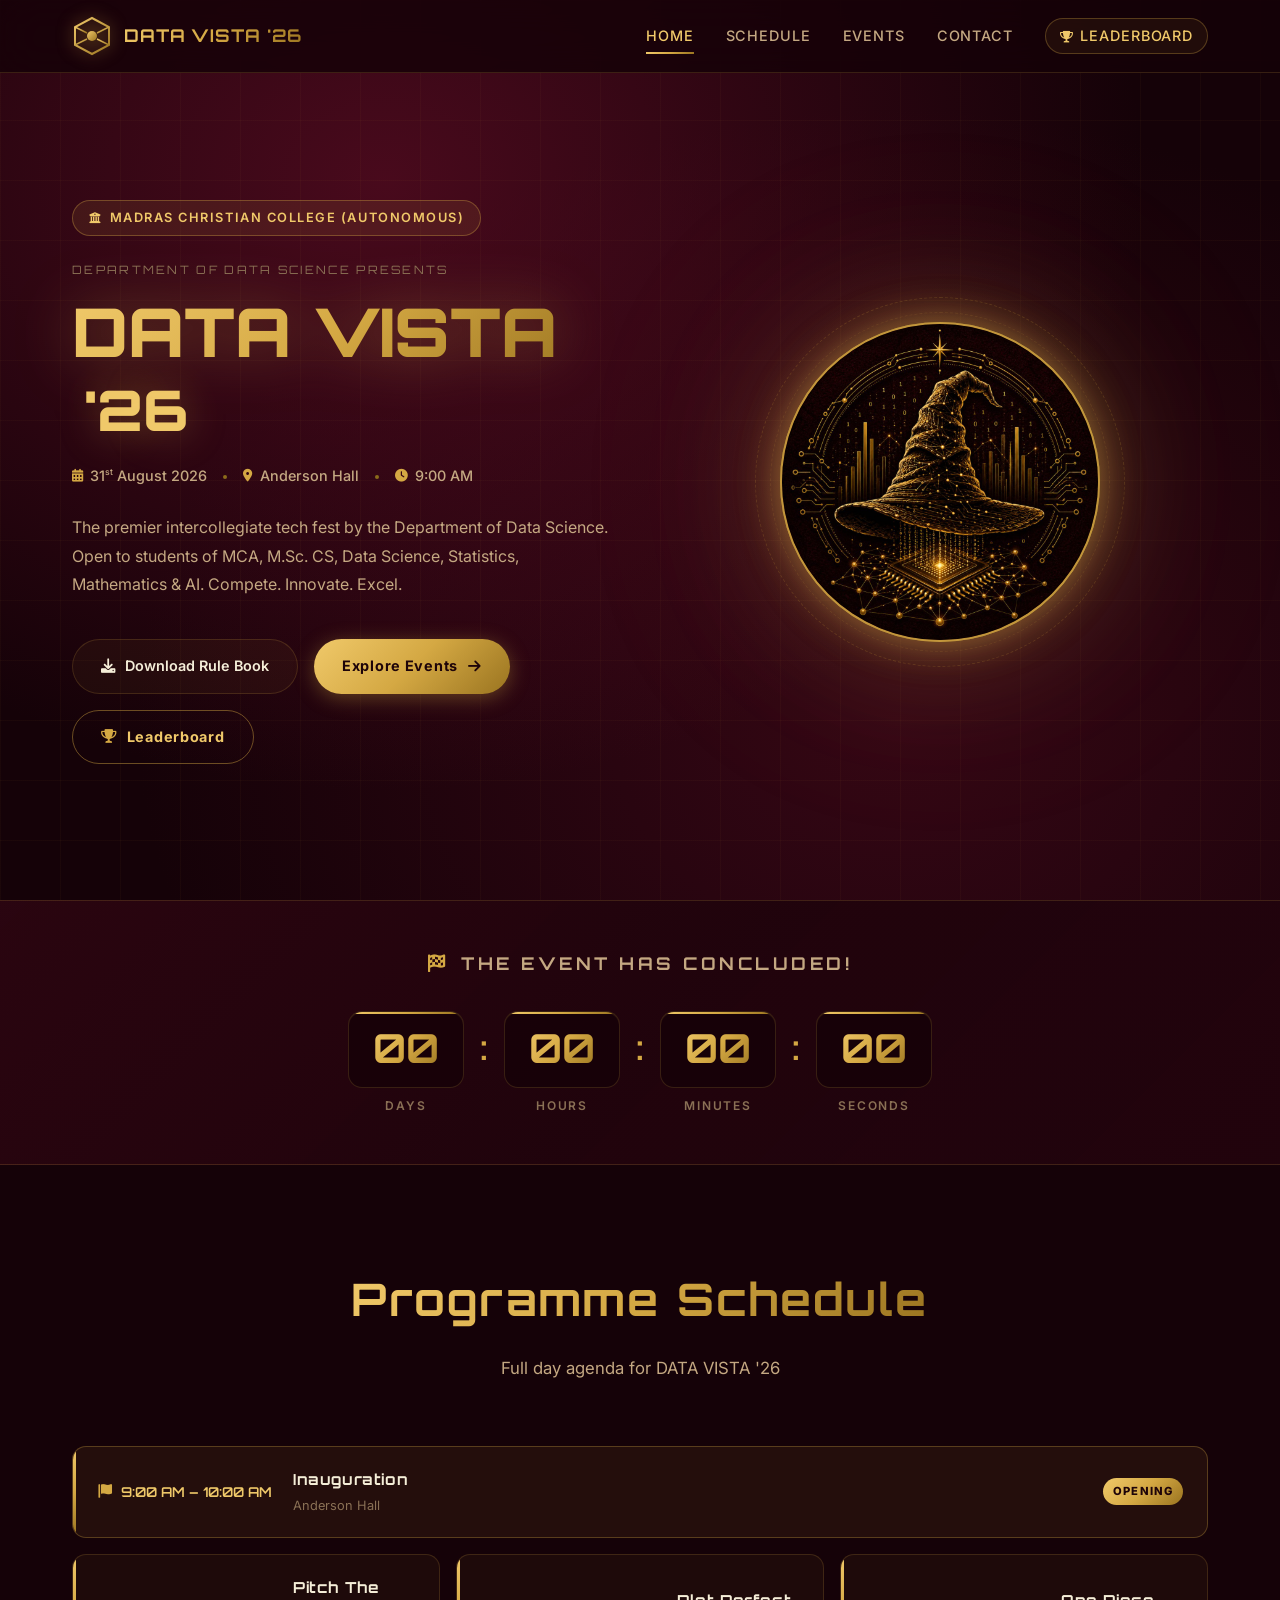
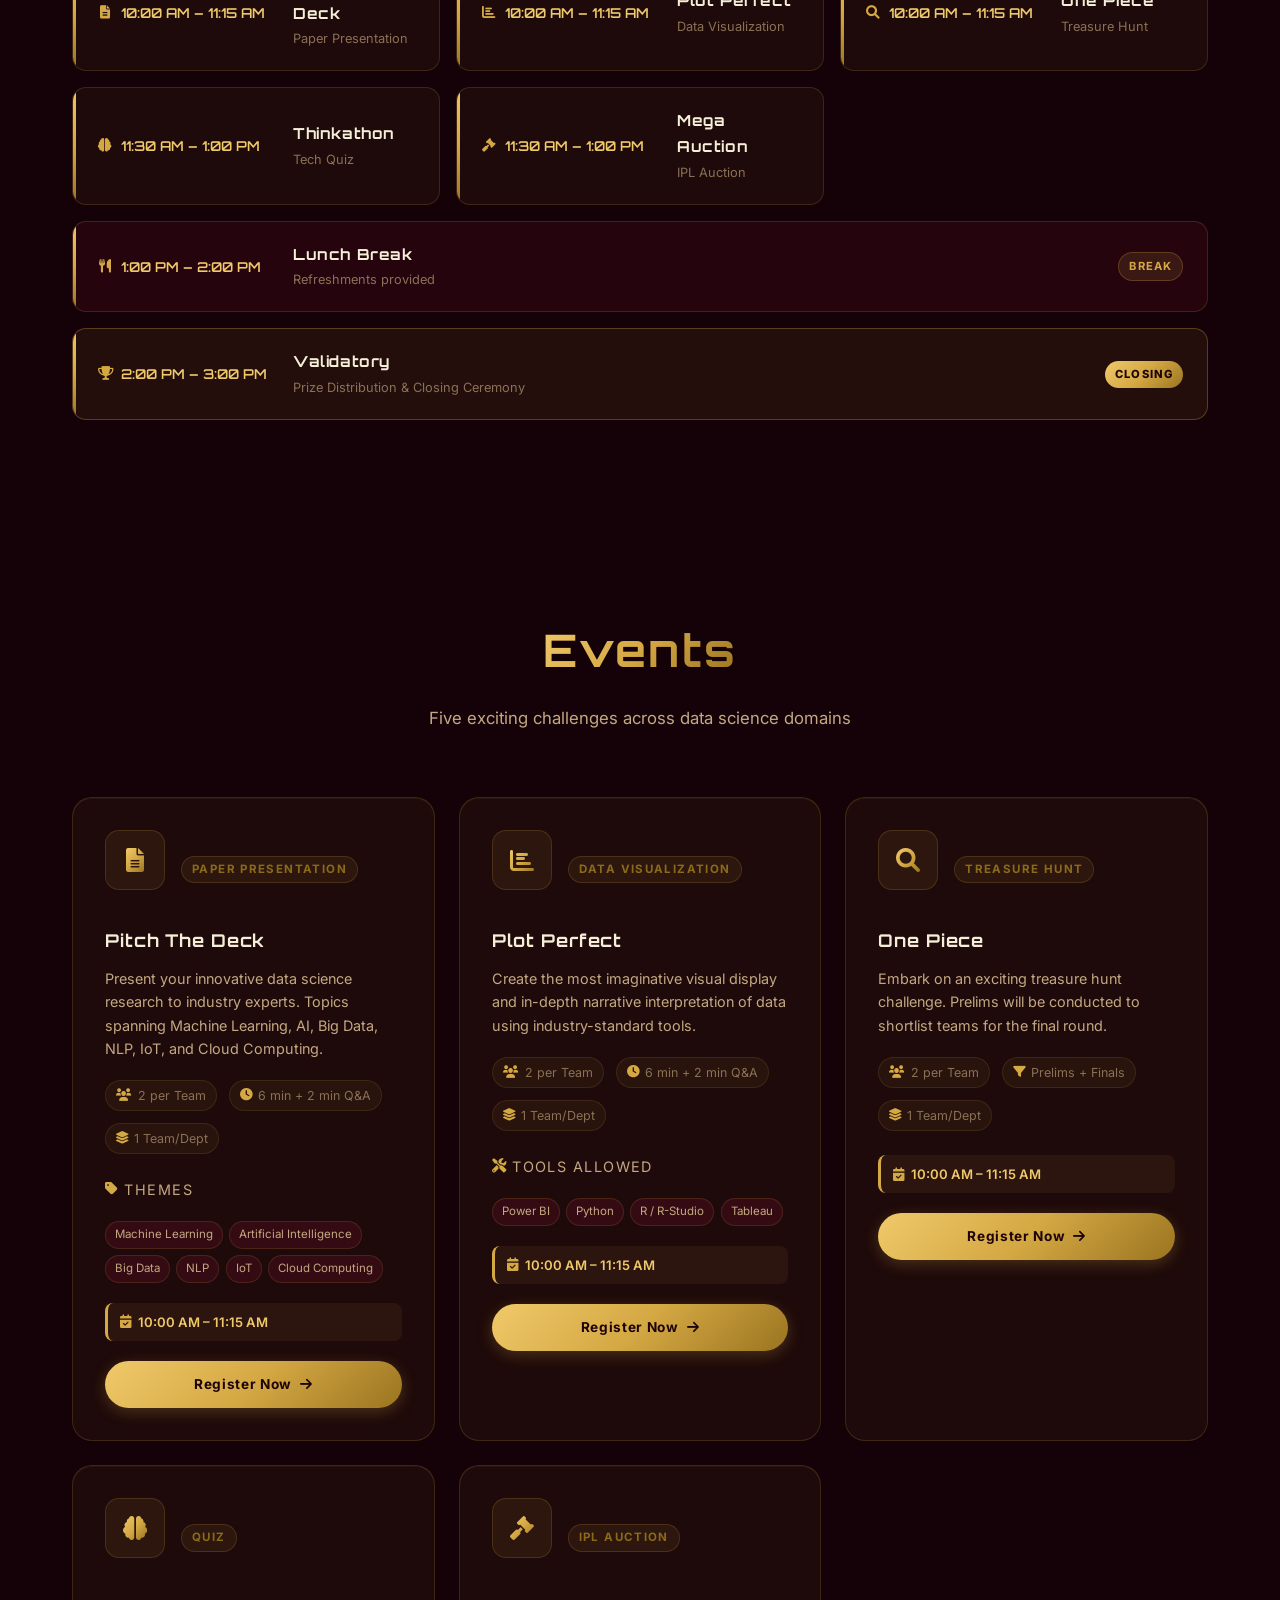
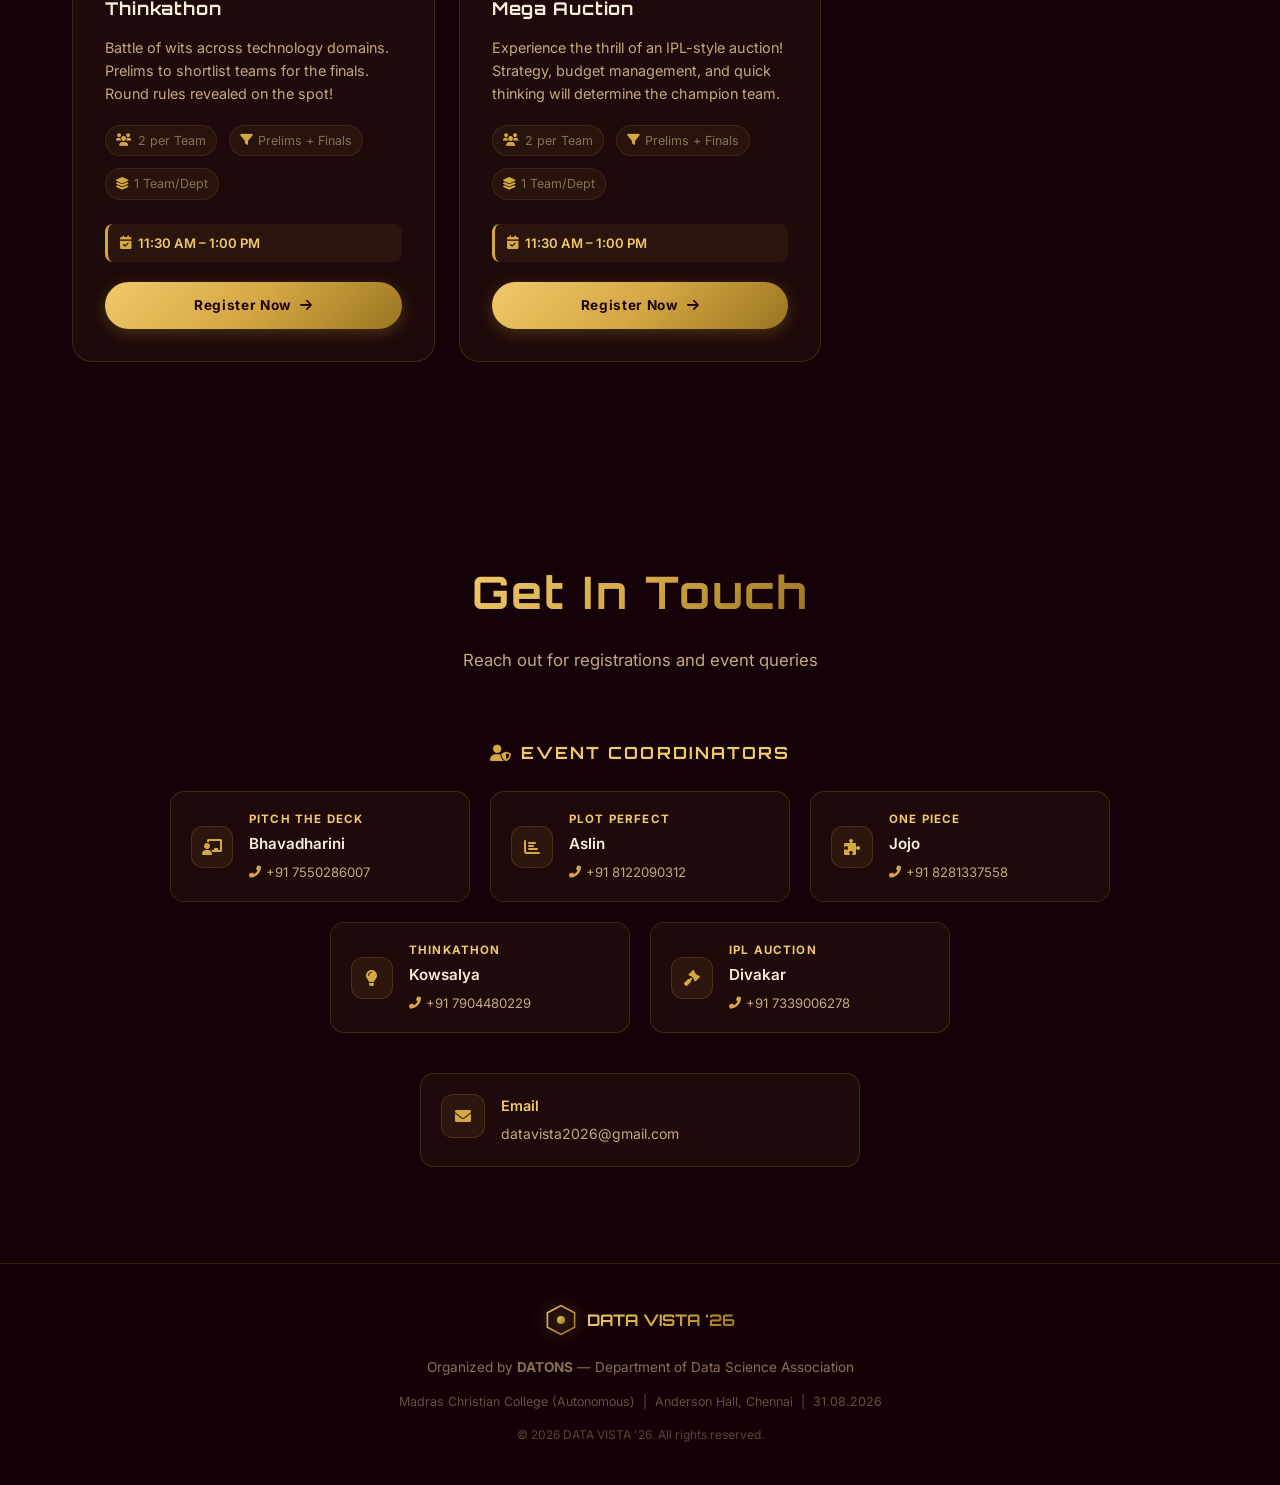
==== index.html @ ccb5d97d "Initial commit - DATA VISTA '26 complete web app" ====
<!DOCTYPE html>
<html lang="en">
<head>
    <meta charset="UTF-8">
    <meta name="viewport" content="width=device-width, initial-scale=1.0">
    <title>DATA VISTA '26 - Intercollegiate Tech Fest | Madras Christian College</title>
    <meta name="description" content="DATA VISTA '26 — The Intercollegiate Tech Fest by the Department of Data Science, Madras Christian College. Date: 31st August 2026, Anderson Hall.">
    <link rel="stylesheet" href="styles.css">
    <link href="https://fonts.googleapis.com/css2?family=Orbitron:wght@400;700;900&family=Cinzel:wght@400;600;700&family=Inter:wght@300;400;500;600;700&display=swap" rel="stylesheet">
    <link rel="stylesheet" href="https://cdnjs.cloudflare.com/ajax/libs/font-awesome/6.0.0/css/all.min.css">
    <!-- Auto-redirect: if opened as a file, send to Flask server -->
    <script>
        (function() {
            if (window.location.protocol === 'file:') {
                window.location.replace('http://localhost:5000');
            }
        })();
    </script>
</head>
<body>

    <!-- Animated Background Particles -->
    <div class="background-animation">
        <div class="particle"></div>
        <div class="particle"></div>
        <div class="particle"></div>
        <div class="particle"></div>
        <div class="particle"></div>
        <div class="particle"></div>
        <div class="particle"></div>
        <div class="particle"></div>
        <div class="particle"></div>
        <div class="particle"></div>
    </div>
    <div class="grid-overlay"></div>

    <!-- Navigation -->
    <nav class="navbar" id="navbar">
        <div class="nav-container">
            <div class="nav-logo">
                <div class="logo-icon">
                    <svg viewBox="0 0 40 40" xmlns="http://www.w3.org/2000/svg">
                        <polygon points="20,2 37,11 37,29 20,38 3,29 3,11" fill="none" stroke="url(#hexG)" stroke-width="2"/>
                        <circle cx="20" cy="20" r="5" fill="url(#hexG)"/>
                        <line x1="20" y1="2"  x2="20" y2="15" stroke="url(#hexG)" stroke-width="1.5"/>
                        <line x1="20" y1="25" x2="20" y2="38" stroke="url(#hexG)" stroke-width="1.5"/>
                        <line x1="3"  y1="11" x2="15" y2="17" stroke="url(#hexG)" stroke-width="1.5"/>
                        <line x1="25" y1="23" x2="37" y2="29" stroke="url(#hexG)" stroke-width="1.5"/>
                        <line x1="37" y1="11" x2="25" y2="17" stroke="url(#hexG)" stroke-width="1.5"/>
                        <line x1="15" y1="23" x2="3"  y2="29" stroke="url(#hexG)" stroke-width="1.5"/>
                        <defs>
                            <linearGradient id="hexG" x1="0%" y1="0%" x2="100%" y2="100%">
                                <stop offset="0%" style="stop-color:#F0C96A"/>
                                <stop offset="100%" style="stop-color:#9A7420"/>
                            </linearGradient>
                        </defs>
                    </svg>
                </div>
                <span>DATA VISTA '26</span>
            </div>
            <div class="nav-menu" id="nav-menu">
                <a href="#home"      class="nav-link">Home</a>
                <a href="#schedule"  class="nav-link">Schedule</a>
                <a href="#events"    class="nav-link">Events</a>
                <a href="#contact"   class="nav-link">Contact</a>
                <a href="/leaderboard" class="nav-link nav-leaderboard">
                    <i class="fas fa-trophy"></i> Leaderboard
                </a>
            </div>
            <button class="mobile-menu-toggle" id="mobile-toggle" aria-label="Toggle Menu">
                <i class="fas fa-bars"></i>
            </button>
        </div>
        <div class="mobile-menu" id="mobile-menu">
            <a href="#home"      class="nav-link">Home</a>
            <a href="#schedule"  class="nav-link">Schedule</a>
            <a href="#events"    class="nav-link">Events</a>
            <a href="#contact"   class="nav-link">Contact</a>
            <a href="/leaderboard" class="nav-link nav-leaderboard">
                <i class="fas fa-trophy"></i> Leaderboard
            </a>
        </div>
    </nav>

    <main>
        <!-- ═══ HERO ═══ -->
        <section id="home" class="hero">
            <div class="hero-content">
                <div class="hero-badge">
                    <i class="fas fa-university"></i>
                    <span>Madras Christian College (Autonomous)</span>
                </div>
                <p class="hero-dept">DEPARTMENT OF DATA SCIENCE PRESENTS</p>
                <h1 class="hero-title">
                    <span class="gradient-text" id="main-title">DATA VISTA</span>
                    <span class="hero-year">'26</span>
                </h1>
                <div class="hero-meta">
                    <div class="meta-item">
                        <i class="fas fa-calendar-alt"></i>
                        <span>31<sup>st</sup> August 2026</span>
                    </div>
                    <div class="meta-divider"></div>
                    <div class="meta-item">
                        <i class="fas fa-map-marker-alt"></i>
                        <span>Anderson Hall</span>
                    </div>
                    <div class="meta-divider"></div>
                    <div class="meta-item">
                        <i class="fas fa-clock"></i>
                        <span>9:00 AM</span>
                    </div>
                </div>
                <p class="hero-subtitle">
                    The premier intercollegiate tech fest by the Department of Data Science.
                    Open to students of MCA, M.Sc. CS, Data Science, Statistics, Mathematics & AI.
                    Compete. Innovate. Excel.
                </p>
                <div class="hero-actions">
                    <a href="DATA VISTA 26.pdf" download class="download-button">
                        <i class="fas fa-download"></i>
                        Download Rule Book
                    </a>
                    <a href="#events" class="cta-button">
                        <span>Explore Events</span>
                        <i class="fas fa-arrow-right"></i>
                    </a>
                    <a href="/leaderboard" class="leaderboard-btn">
                        <i class="fas fa-trophy"></i>
                        <span>Leaderboard</span>
                    </a>
                </div>
            </div>
            <div class="hero-visual">
                <div class="emblem-wrapper">
                    <div class="emblem-glow-ring ring-outer"></div>
                    <div class="emblem-glow-ring ring-inner"></div>
                    <div class="emblem-pulse"></div>
                    <div class="emblem-pulse delay"></div>
                    <img src="emblem.jpg" alt="DATA VISTA '26 Emblem" class="hero-emblem">
                </div>
            </div>
        </section>

        <!-- ═══ COUNTDOWN ═══ -->
        <section class="countdown-section">
            <div class="countdown-container">
                <h3 class="countdown-title">
                    <i class="fas fa-hourglass-half"></i>
                    Event Countdown
                </h3>
                <div class="countdown-timer">
                    <div class="countdown-item">
                        <div class="countdown-box"><span class="countdown-number" id="days">00</span></div>
                        <span class="countdown-label">Days</span>
                    </div>
                    <div class="countdown-separator">:</div>
                    <div class="countdown-item">
                        <div class="countdown-box"><span class="countdown-number" id="hours">00</span></div>
                        <span class="countdown-label">Hours</span>
                    </div>
                    <div class="countdown-separator">:</div>
                    <div class="countdown-item">
                        <div class="countdown-box"><span class="countdown-number" id="minutes">00</span></div>
                        <span class="countdown-label">Minutes</span>
                    </div>
                    <div class="countdown-separator">:</div>
                    <div class="countdown-item">
                        <div class="countdown-box"><span class="countdown-number" id="seconds">00</span></div>
                        <span class="countdown-label">Seconds</span>
                    </div>
                </div>
            </div>
        </section>

        <!-- ═══ PROGRAMME SCHEDULE ═══ -->
        <section id="schedule" class="schedule">
            <div class="container">
                <div class="section-header">
                    <h2 class="section-title"><span class="gradient-text">Programme Schedule</span></h2>
                    <p class="section-subtitle">Full day agenda for DATA VISTA '26</p>
                </div>
                <div class="schedule-grid">
                    <div class="schedule-card inauguration">
                        <div class="schedule-time">
                            <i class="fas fa-flag"></i>
                            <span>9:00 AM – 10:00 AM</span>
                        </div>
                        <div class="schedule-info">
                            <h3>Inauguration</h3>
                            <p>Anderson Hall</p>
                        </div>
                        <div class="schedule-badge special">Opening</div>
                    </div>

                    <div class="schedule-row">
                        <div class="schedule-card">
                            <div class="schedule-time">
                                <i class="fas fa-file-alt"></i>
                                <span>10:00 AM – 11:15 AM</span>
                            </div>
                            <div class="schedule-info">
                                <h3>Pitch The Deck</h3>
                                <p>Paper Presentation</p>
                            </div>
                        </div>
                        <div class="schedule-card">
                            <div class="schedule-time">
                                <i class="fas fa-chart-bar"></i>
                                <span>10:00 AM – 11:15 AM</span>
                            </div>
                            <div class="schedule-info">
                                <h3>Plot Perfect</h3>
                                <p>Data Visualization</p>
                            </div>
                        </div>
                        <div class="schedule-card">
                            <div class="schedule-time">
                                <i class="fas fa-search"></i>
                                <span>10:00 AM – 11:15 AM</span>
                            </div>
                            <div class="schedule-info">
                                <h3>One Piece</h3>
                                <p>Treasure Hunt</p>
                            </div>
                        </div>
                    </div>

                    <div class="schedule-row">
                        <div class="schedule-card">
                            <div class="schedule-time">
                                <i class="fas fa-brain"></i>
                                <span>11:30 AM – 1:00 PM</span>
                            </div>
                            <div class="schedule-info">
                                <h3>Thinkathon</h3>
                                <p>Tech Quiz</p>
                            </div>
                        </div>
                        <div class="schedule-card">
                            <div class="schedule-time">
                                <i class="fas fa-gavel"></i>
                                <span>11:30 AM – 1:00 PM</span>
                            </div>
                            <div class="schedule-info">
                                <h3>Mega Auction</h3>
                                <p>IPL Auction</p>
                            </div>
                        </div>
                    </div>

                    <div class="schedule-card lunch">
                        <div class="schedule-time">
                            <i class="fas fa-utensils"></i>
                            <span>1:00 PM – 2:00 PM</span>
                        </div>
                        <div class="schedule-info">
                            <h3>Lunch Break</h3>
                            <p>Refreshments provided</p>
                        </div>
                        <div class="schedule-badge">Break</div>
                    </div>

                    <div class="schedule-card valedictory">
                        <div class="schedule-time">
                            <i class="fas fa-trophy"></i>
                            <span>2:00 PM – 3:00 PM</span>
                        </div>
                        <div class="schedule-info">
                            <h3>Validatory</h3>
                            <p>Prize Distribution & Closing Ceremony</p>
                        </div>
                        <div class="schedule-badge special">Closing</div>
                    </div>
                </div>
            </div>
        </section>

        <!-- ═══ EVENTS ═══ -->
        <section id="events" class="events">
            <div class="container">
                <div class="section-header">
                    <h2 class="section-title"><span class="gradient-text">Events</span></h2>
                    <p class="section-subtitle">Five exciting challenges across data science domains</p>
                </div>
                <div class="events-grid">

                    <!-- Pitch The Deck -->
                    <div class="event-card" data-event="pitch-the-deck">
                        <div class="card-glow"></div>
                        <div class="event-header">
                            <div class="event-icon"><i class="fas fa-file-alt"></i></div>
                            <div class="event-tag">Paper Presentation</div>
                        </div>
                        <h3>Pitch The Deck</h3>
                        <p>Present your innovative data science research to industry experts. Topics spanning Machine Learning, AI, Big Data, NLP, IoT, and Cloud Computing.</p>
                        <div class="event-details">
                            <span class="detail-chip"><i class="fas fa-users"></i> 2 per Team</span>
                            <span class="detail-chip"><i class="fas fa-clock"></i> 6 min + 2 min Q&A</span>
                            <span class="detail-chip"><i class="fas fa-layer-group"></i> 1 Team/Dept</span>
                        </div>
                        <div class="event-themes">
                            <p class="themes-label"><i class="fas fa-tag"></i> Themes</p>
                            <div class="theme-tags">
                                <span>Machine Learning</span>
                                <span>Artificial Intelligence</span>
                                <span>Big Data</span>
                                <span>NLP</span>
                                <span>IoT</span>
                                <span>Cloud Computing</span>
                            </div>
                        </div>
                        <div class="event-timing">
                            <i class="fas fa-calendar-check"></i>
                            <span>10:00 AM – 11:15 AM</span>
                        </div>
                        <a href="/register?event=Pitch%20The%20Deck" class="event-button">
                            <span>Register Now</span>
                            <i class="fas fa-arrow-right"></i>
                        </a>
                    </div>

                    <!-- Plot Perfect -->
                    <div class="event-card" data-event="plot-perfect">
                        <div class="card-glow"></div>
                        <div class="event-header">
                            <div class="event-icon"><i class="fas fa-chart-bar"></i></div>
                            <div class="event-tag">Data Visualization</div>
                        </div>
                        <h3>Plot Perfect</h3>
                        <p>Create the most imaginative visual display and in-depth narrative interpretation of data using industry-standard tools.</p>
                        <div class="event-details">
                            <span class="detail-chip"><i class="fas fa-users"></i> 2 per Team</span>
                            <span class="detail-chip"><i class="fas fa-clock"></i> 6 min + 2 min Q&A</span>
                            <span class="detail-chip"><i class="fas fa-layer-group"></i> 1 Team/Dept</span>
                        </div>
                        <div class="event-themes">
                            <p class="themes-label"><i class="fas fa-tools"></i> Tools Allowed</p>
                            <div class="theme-tags">
                                <span>Power BI</span>
                                <span>Python</span>
                                <span>R / R-Studio</span>
                                <span>Tableau</span>
                            </div>
                        </div>
                        <div class="event-timing">
                            <i class="fas fa-calendar-check"></i>
                            <span>10:00 AM – 11:15 AM</span>
                        </div>
                        <a href="/register?event=Plot%20Perfect" class="event-button">
                            <span>Register Now</span>
                            <i class="fas fa-arrow-right"></i>
                        </a>
                    </div>

                    <!-- One Piece -->
                    <div class="event-card" data-event="one-piece">
                        <div class="card-glow"></div>
                        <div class="event-header">
                            <div class="event-icon"><i class="fas fa-search"></i></div>
                            <div class="event-tag">Treasure Hunt</div>
                        </div>
                        <h3>One Piece</h3>
                        <p>Embark on an exciting treasure hunt challenge. Prelims will be conducted to shortlist teams for the final round.</p>
                        <div class="event-details">
                            <span class="detail-chip"><i class="fas fa-users"></i> 2 per Team</span>
                            <span class="detail-chip"><i class="fas fa-filter"></i> Prelims + Finals</span>
                            <span class="detail-chip"><i class="fas fa-layer-group"></i> 1 Team/Dept</span>
                        </div>
                        <div class="event-timing">
                            <i class="fas fa-calendar-check"></i>
                            <span>10:00 AM – 11:15 AM</span>
                        </div>
                        <a href="/register?event=One%20Piece" class="event-button">
                            <span>Register Now</span>
                            <i class="fas fa-arrow-right"></i>
                        </a>
                    </div>

                    <!-- Thinkathon -->
                    <div class="event-card" data-event="thinkathon">
                        <div class="card-glow"></div>
                        <div class="event-header">
                            <div class="event-icon"><i class="fas fa-brain"></i></div>
                            <div class="event-tag">Quiz</div>
                        </div>
                        <h3>Thinkathon</h3>
                        <p>Battle of wits across technology domains. Prelims to shortlist teams for the finals. Round rules revealed on the spot!</p>
                        <div class="event-details">
                            <span class="detail-chip"><i class="fas fa-users"></i> 2 per Team</span>
                            <span class="detail-chip"><i class="fas fa-filter"></i> Prelims + Finals</span>
                            <span class="detail-chip"><i class="fas fa-layer-group"></i> 1 Team/Dept</span>
                        </div>
                        <div class="event-timing">
                            <i class="fas fa-calendar-check"></i>
                            <span>11:30 AM – 1:00 PM</span>
                        </div>
                        <a href="/register?event=Thinkathon" class="event-button">
                            <span>Register Now</span>
                            <i class="fas fa-arrow-right"></i>
                        </a>
                    </div>

                    <!-- Mega Auction -->
                    <div class="event-card" data-event="mega-auction">
                        <div class="card-glow"></div>
                        <div class="event-header">
                            <div class="event-icon"><i class="fas fa-gavel"></i></div>
                            <div class="event-tag">IPL Auction</div>
                        </div>
                        <h3>Mega Auction</h3>
                        <p>Experience the thrill of an IPL-style auction! Strategy, budget management, and quick thinking will determine the champion team.</p>
                        <div class="event-details">
                            <span class="detail-chip"><i class="fas fa-users"></i> 2 per Team</span>
                            <span class="detail-chip"><i class="fas fa-filter"></i> Prelims + Finals</span>
                            <span class="detail-chip"><i class="fas fa-layer-group"></i> 1 Team/Dept</span>
                        </div>
                        <div class="event-timing">
                            <i class="fas fa-calendar-check"></i>
                            <span>11:30 AM – 1:00 PM</span>
                        </div>
                        <a href="/register?event=Mega%20Auction" class="event-button">
                            <span>Register Now</span>
                            <i class="fas fa-arrow-right"></i>
                        </a>
                    </div>
                </div>
            </div>
        </section>


        <!-- ═══ CONTACT ═══ -->
        <section id="contact" class="contact">
            <div class="container">
                <div class="section-header">
                    <h2 class="section-title"><span class="gradient-text">Get In Touch</span></h2>
                    <p class="section-subtitle">Reach out for registrations and event queries</p>
                </div>

                <div class="coord-section-title">
                    <h3><i class="fas fa-user-shield"></i> Event Coordinators</h3>
                </div>

                <div class="coord-grid">
                    <div class="coord-card">
                        <div class="coord-icon"><i class="fas fa-chalkboard-teacher"></i></div>
                        <div class="coord-details">
                            <span class="coord-event">Pitch The Deck</span>
                            <h4 class="coord-name">Bhavadharini</h4>
                            <a href="tel:+917550286007" class="coord-phone"><i class="fas fa-phone-alt"></i> +91 7550286007</a>
                        </div>
                    </div>

                    <div class="coord-card">
                        <div class="coord-icon"><i class="fas fa-chart-bar"></i></div>
                        <div class="coord-details">
                            <span class="coord-event">Plot Perfect</span>
                            <h4 class="coord-name">Aslin</h4>
                            <a href="tel:+918122090312" class="coord-phone"><i class="fas fa-phone-alt"></i> +91 8122090312</a>
                        </div>
                    </div>

                    <div class="coord-card">
                        <div class="coord-icon"><i class="fas fa-puzzle-piece"></i></div>
                        <div class="coord-details">
                            <span class="coord-event">One Piece</span>
                            <h4 class="coord-name">Jojo</h4>
                            <a href="tel:+918281337558" class="coord-phone"><i class="fas fa-phone-alt"></i> +91 8281337558</a>
                        </div>
                    </div>

                    <div class="coord-card">
                        <div class="coord-icon"><i class="fas fa-lightbulb"></i></div>
                        <div class="coord-details">
                            <span class="coord-event">Thinkathon</span>
                            <h4 class="coord-name">Kowsalya</h4>
                            <a href="tel:+917904480229" class="coord-phone"><i class="fas fa-phone-alt"></i> +91 7904480229</a>
                        </div>
                    </div>

                    <div class="coord-card">
                        <div class="coord-icon"><i class="fas fa-gavel"></i></div>
                        <div class="coord-details">
                            <span class="coord-event">IPL Auction</span>
                            <h4 class="coord-name">Divakar</h4>
                            <a href="tel:+917339006278" class="coord-phone"><i class="fas fa-phone-alt"></i> +91 7339006278</a>
                        </div>
                    </div>
                </div>

                <div class="contact-email-card">
                    <div class="contact-item">
                        <div class="contact-icon"><i class="fas fa-envelope"></i></div>
                        <div class="contact-text">
                            <h4>Email</h4>
                            <p><a href="mailto:datavista2026@gmail.com" class="email-link">datavista2026@gmail.com</a></p>
                        </div>
                    </div>
                </div>
            </div>
        </section>
    </main>

    <!-- Footer -->
    <footer class="footer">
        <div class="container">
            <div class="footer-content">
                <div class="footer-logo">
                    <div class="logo-icon small">
                        <svg viewBox="0 0 40 40" xmlns="http://www.w3.org/2000/svg">
                            <polygon points="20,2 37,11 37,29 20,38 3,29 3,11" fill="none" stroke="url(#hexG2)" stroke-width="2"/>
                            <circle cx="20" cy="20" r="5" fill="url(#hexG2)"/>
                            <defs>
                                <linearGradient id="hexG2" x1="0%" y1="0%" x2="100%" y2="100%">
                                    <stop offset="0%" style="stop-color:#F0C96A"/>
                                    <stop offset="100%" style="stop-color:#9A7420"/>
                                </linearGradient>
                            </defs>
                        </svg>
                    </div>
                    <span>DATA VISTA '26</span>
                </div>
                <p class="footer-copy">Organized by <strong>DATONS</strong> — Department of Data Science Association</p>
                <p class="footer-sub">Madras Christian College (Autonomous) &nbsp;|&nbsp; Anderson Hall, Chennai &nbsp;|&nbsp; 31.08.2026</p>
                <p class="footer-credit">&copy; 2026 DATA VISTA '26. All rights reserved.</p>
            </div>
        </div>
    </footer>

    <script src="script.js"></script>
</body>
</html>
---- styles.css ----
/* ============================================================
   DATA VISTA 2.0 — Main Stylesheet
   Royal Maroon & Gold Theme — Madras Christian College
   ============================================================ */

/* ── Reset & Root Variables ── */
*, *::before, *::after {
    margin: 0;
    padding: 0;
    box-sizing: border-box;
}

:root {
    /* Gold palette */
    --gold:          #D4A843;
    --gold-light:    #F0C96A;
    --gold-bright:   #FFD966;
    --gold-dark:     #9A7420;
    --gold-dim:      #8B6B1A;

    /* Maroon palette */
    --maroon:        #6B0F2A;
    --maroon-dark:   #3D0818;
    --maroon-deep:   #1E0409;
    --maroon-rich:   #2A0812;
    --maroon-mid:    #4A0D20;

    /* Backgrounds */
    --bg-primary:    #150208;
    --bg-secondary:  #1E0410;
    --bg-card:       rgba(212, 168, 67, 0.05);
    --bg-card-hover: rgba(212, 168, 67, 0.10);

    /* Text */
    --text-primary:   #F5EED8;
    --text-secondary: #C4A882;
    --text-muted:     #8A7055;

    /* Borders */
    --border:         rgba(212, 168, 67, 0.18);
    --border-hover:   rgba(212, 168, 67, 0.55);
    --border-strong:  rgba(212, 168, 67, 0.8);

    /* Gradients */
    --gradient:         linear-gradient(135deg, var(--gold-light), var(--gold-dark));
    --gradient-gold:    linear-gradient(135deg, #F0C96A 0%, #D4A843 50%, #9A7420 100%);
    --gradient-subtle:  linear-gradient(135deg, rgba(212,168,67,0.08), rgba(107,15,42,0.12));
    --gradient-maroon:  linear-gradient(135deg, var(--maroon-rich), var(--maroon-dark));
    --gradient-bg:      radial-gradient(ellipse at 30% 20%, rgba(107,15,42,0.6) 0%, transparent 60%),
                        radial-gradient(ellipse at 70% 80%, rgba(61,8,24,0.8) 0%, transparent 60%);

    /* Glows */
    --glow-gold:    0 0 20px rgba(212,168,67,0.4), 0 0 60px rgba(212,168,67,0.12);
    --glow-maroon:  0 0 20px rgba(107,15,42,0.5),  0 0 60px rgba(107,15,42,0.15);

    /* Layout */
    --radius:    14px;
    --radius-lg: 20px;
    --transition: 0.3s cubic-bezier(0.4, 0, 0.2, 1);

    /* Typography */
    --font-display: 'Orbitron', monospace;
    --font-body:    'Inter', sans-serif;
}

html { scroll-behavior: smooth; }

body {
    background-color: var(--bg-primary);
    background-image: var(--gradient-bg);
    background-attachment: fixed;
    color: var(--text-primary);
    font-family: var(--font-body);
    font-size: 16px;
    line-height: 1.7;
    overflow-x: hidden;
}

/* ── Scrollbar ── */
::-webkit-scrollbar        { width: 6px; }
::-webkit-scrollbar-track  { background: var(--bg-primary); }
::-webkit-scrollbar-thumb  { background: var(--gradient-gold); border-radius: 10px; }

/* ── Background Animation ── */
.background-animation {
    position: fixed;
    top: 0; left: 0;
    width: 100%; height: 100%;
    pointer-events: none;
    z-index: 0;
    overflow: hidden;
}

.particle {
    position: absolute;
    border-radius: 50%;
    animation: floatParticle linear infinite;
    opacity: 0;
}

.particle:nth-child(1)  { width: 3px; height: 3px; background: var(--gold);       left: 10%; animation-duration: 15s; animation-delay: 0s;  }
.particle:nth-child(2)  { width: 5px; height: 5px; background: var(--gold-light); left: 20%; animation-duration: 20s; animation-delay: 2s;  }
.particle:nth-child(3)  { width: 2px; height: 2px; background: var(--gold);       left: 35%; animation-duration: 18s; animation-delay: 4s;  }
.particle:nth-child(4)  { width: 4px; height: 4px; background: var(--gold-light); left: 50%; animation-duration: 22s; animation-delay: 1s;  }
.particle:nth-child(5)  { width: 3px; height: 3px; background: var(--gold);       left: 65%; animation-duration: 16s; animation-delay: 6s;  }
.particle:nth-child(6)  { width: 6px; height: 6px; background: var(--gold-bright);left: 75%; animation-duration: 25s; animation-delay: 3s;  }
.particle:nth-child(7)  { width: 2px; height: 2px; background: var(--gold);       left: 85%; animation-duration: 14s; animation-delay: 5s;  }
.particle:nth-child(8)  { width: 4px; height: 4px; background: var(--gold-light); left: 90%; animation-duration: 19s; animation-delay: 7s;  }
.particle:nth-child(9)  { width: 3px; height: 3px; background: var(--gold);       left: 45%; animation-duration: 21s; animation-delay: 9s;  }
.particle:nth-child(10) { width: 5px; height: 5px; background: var(--gold-bright);left: 5%;  animation-duration: 17s; animation-delay: 11s; }

@keyframes floatParticle {
    0%   { bottom: -10px; opacity: 0;   transform: translateX(0)   rotate(0deg);   }
    10%  {                opacity: 0.7; }
    90%  {                opacity: 0.3; }
    100% { bottom: 110vh; opacity: 0;   transform: translateX(40px) rotate(360deg); }
}

/* ── Grid Overlay ── */
.grid-overlay {
    position: fixed;
    top: 0; left: 0;
    width: 100%; height: 100%;
    pointer-events: none;
    z-index: 0;
    background-image:
        linear-gradient(rgba(212,168,67,0.04) 1px, transparent 1px),
        linear-gradient(90deg, rgba(212,168,67,0.04) 1px, transparent 1px);
    background-size: 60px 60px;
}

/* ── Layout ── */
.container {
    max-width: 1200px;
    margin: 0 auto;
    padding: 0 2rem;
    position: relative;
    z-index: 1;
}

/* ═══════════════════════════════════════
   NAVIGATION
═══════════════════════════════════════ */
.navbar {
    position: fixed;
    top: 0; left: 0;
    width: 100%;
    z-index: 1000;
    background: rgba(21, 2, 8, 0.82);
    backdrop-filter: blur(20px);
    -webkit-backdrop-filter: blur(20px);
    border-bottom: 1px solid var(--border);
    transition: all var(--transition);
}

.navbar.scrolled {
    background: rgba(21, 2, 8, 0.97);
    border-bottom-color: rgba(212,168,67,0.35);
    box-shadow: 0 4px 30px rgba(0, 0, 0, 0.7), 0 1px 0 rgba(212,168,67,0.1);
}

.nav-container {
    max-width: 1200px;
    margin: 0 auto;
    padding: 1rem 2rem;
    display: flex;
    align-items: center;
    justify-content: space-between;
}

.nav-logo {
    display: flex;
    align-items: center;
    gap: 12px;
    text-decoration: none;
    cursor: pointer;
}

.logo-icon {
    width: 40px;
    height: 40px;
    filter: drop-shadow(0 0 8px rgba(212,168,67,0.6));
    transition: filter var(--transition);
}
.logo-icon:hover {
    filter: drop-shadow(0 0 16px rgba(212,168,67,0.9));
}
.logo-icon.small { width: 32px; height: 32px; }

.nav-logo span {
    font-family: var(--font-display);
    font-size: 1.1rem;
    font-weight: 700;
    background: var(--gradient-gold);
    -webkit-background-clip: text;
    -webkit-text-fill-color: transparent;
    background-clip: text;
    letter-spacing: 0.05em;
}

.nav-menu {
    display: flex;
    gap: 2rem;
    align-items: center;
}

.nav-link {
    font-family: var(--font-body);
    font-weight: 500;
    font-size: 0.9rem;
    color: var(--text-secondary);
    text-decoration: none;
    letter-spacing: 0.06em;
    text-transform: uppercase;
    position: relative;
    padding: 4px 0;
    transition: color var(--transition);
}
.nav-link::after {
    content: '';
    position: absolute;
    bottom: -2px; left: 0;
    width: 0; height: 2px;
    background: var(--gradient-gold);
    transition: width var(--transition);
}
.nav-link:hover        { color: var(--gold-light); }
.nav-link:hover::after { width: 100%; }

.mobile-menu-toggle {
    display: none;
    background: none;
    border: 1px solid var(--border);
    color: var(--text-primary);
    padding: 8px 12px;
    border-radius: 8px;
    cursor: pointer;
    font-size: 1rem;
    transition: all var(--transition);
}
.mobile-menu-toggle:hover {
    border-color: var(--gold);
    color: var(--gold);
}

.mobile-menu {
    display: none;
    flex-direction: column;
    border-top: 1px solid var(--border);
    background: rgba(21, 2, 8, 0.98);
    padding: 1rem 2rem;
}
.mobile-menu.open { display: flex; }
.mobile-menu .nav-link {
    padding: 0.75rem 0;
    border-bottom: 1px solid rgba(212,168,67,0.08);
    font-size: 1rem;
}

/* ── Gradient Text ── */
.gradient-text {
    background: var(--gradient-gold);
    -webkit-background-clip: text;
    -webkit-text-fill-color: transparent;
    background-clip: text;
}

/* ── Section Headers ── */
.section-header {
    text-align: center;
    margin-bottom: 4rem;
}

.section-title {
    font-family: var(--font-display);
    font-size: clamp(1.8rem, 4vw, 2.8rem);
    font-weight: 700;
    margin-bottom: 1rem;
    letter-spacing: 0.05em;
}

.section-subtitle {
    font-size: 1.05rem;
    color: var(--text-secondary);
    max-width: 600px;
    margin: 0 auto;
}

/* ═══════════════════════════════════════
   HERO
═══════════════════════════════════════ */
.hero {
    min-height: 100vh;
    display: flex;
    align-items: center;
    padding: 8rem 2rem 4rem;
    max-width: 1200px;
    margin: 0 auto;
    gap: 4rem;
    position: relative;
    z-index: 1;
}

.hero-content {
    flex: 1;
    max-width: 620px;
}

.hero-badge {
    display: inline-flex;
    align-items: center;
    gap: 8px;
    background: rgba(212,168,67,0.1);
    border: 1px solid rgba(212,168,67,0.35);
    color: var(--gold-light);
    padding: 6px 16px;
    border-radius: 100px;
    font-size: 0.8rem;
    font-weight: 600;
    letter-spacing: 0.12em;
    text-transform: uppercase;
    margin-bottom: 1.5rem;
    animation: fadeInDown 0.8s ease both;
}
.hero-badge i {
    font-size: 0.7rem;
    animation: pulse 2s ease-in-out infinite;
}

.hero-title {
    font-family: var(--font-display);
    font-size: clamp(2.5rem, 6vw, 4rem);
    font-weight: 900;
    line-height: 1.1;
    margin-bottom: 1.5rem;
    animation: fadeInUp 0.8s ease 0.2s both;
}
.hero-title #main-title {
    font-size: clamp(2.5rem, 6vw, 4.2rem);
    display: block;
    filter: drop-shadow(0 0 30px rgba(212,168,67,0.4));
}
.hero-title #sub-title {
    font-size: clamp(1rem, 2.5vw, 1.4rem);
    font-weight: 400;
    color: var(--text-secondary);
    font-family: var(--font-body);
    letter-spacing: 0.2em;
    text-transform: uppercase;
}

.hero-subtitle {
    color: var(--text-secondary);
    font-size: 1rem;
    line-height: 1.8;
    margin-bottom: 2.5rem;
    animation: fadeInUp 0.8s ease 0.4s both;
}

.hero-actions {
    display: flex;
    gap: 1rem;
    flex-wrap: wrap;
    animation: fadeInUp 0.8s ease 0.6s both;
}

.download-button {
    display: inline-flex;
    align-items: center;
    gap: 10px;
    padding: 14px 28px;
    background: var(--bg-card);
    border: 1px solid var(--border);
    color: var(--text-primary);
    text-decoration: none;
    border-radius: 100px;
    font-weight: 600;
    font-size: 0.9rem;
    transition: all var(--transition);
}
.download-button:hover {
    border-color: var(--gold);
    color: var(--gold-light);
    background: rgba(212,168,67,0.1);
    box-shadow: var(--glow-gold);
    transform: translateY(-2px);
}

.cta-button {
    display: inline-flex;
    align-items: center;
    gap: 10px;
    padding: 14px 28px;
    background: var(--gradient-gold);
    color: var(--maroon-deep);
    text-decoration: none;
    border-radius: 100px;
    font-weight: 700;
    font-size: 0.9rem;
    letter-spacing: 0.05em;
    transition: all var(--transition);
    box-shadow: 0 4px 20px rgba(212,168,67,0.35);
}
.cta-button:hover {
    transform: translateY(-3px);
    box-shadow: 0 8px 30px rgba(212,168,67,0.55);
}
.cta-button i { transition: transform var(--transition); }
.cta-button:hover i { transform: translateX(4px); }

/* ── Leaderboard Hero Button ── */
.leaderboard-btn {
    display: inline-flex;
    align-items: center;
    gap: 10px;
    padding: 14px 28px;
    background: transparent;
    color: var(--gold-light);
    text-decoration: none;
    border-radius: 100px;
    font-weight: 700;
    font-size: 0.9rem;
    letter-spacing: 0.05em;
    transition: all var(--transition);
    border: 1.5px solid rgba(212,168,67,0.45);
    position: relative;
    overflow: hidden;
}
.leaderboard-btn::before {
    content: '';
    position: absolute;
    inset: 0;
    background: var(--gradient-gold);
    opacity: 0;
    transition: opacity var(--transition);
    border-radius: inherit;
}
.leaderboard-btn:hover {
    color: var(--maroon-deep);
    border-color: transparent;
    transform: translateY(-3px);
    box-shadow: 0 8px 28px rgba(212,168,67,0.45);
}
.leaderboard-btn:hover::before { opacity: 1; }
.leaderboard-btn i,
.leaderboard-btn span {
    position: relative;
    z-index: 1;
}
.leaderboard-btn i {
    font-size: 0.85rem;
    color: var(--gold);
    transition: color var(--transition), transform var(--transition);
}
.leaderboard-btn:hover i {
    color: var(--maroon-deep);
    transform: scale(1.2) rotate(-10deg);
}

/* ── Nav Leaderboard Badge ── */
.nav-leaderboard {
    color: var(--gold-light) !important;
    border: 1px solid rgba(212,168,67,0.3);
    border-radius: 100px;
    padding: 5px 14px !important;
    background: rgba(212,168,67,0.07);
    transition: all var(--transition);
}
.nav-leaderboard:hover {
    background: rgba(212,168,67,0.16) !important;
    border-color: var(--gold) !important;
    box-shadow: 0 0 14px rgba(212,168,67,0.25);
}
.nav-leaderboard i { font-size: 0.72rem; margin-right: 2px; }



/* ── Hero Visual ── */
.hero-visual {
    flex: 1;
    display: flex;
    align-items: center;
    justify-content: center;
    position: relative;
    min-height: 400px;
    animation: fadeIn 1s ease 0.8s both;
}

/* ── Emblem ── */
.emblem-wrapper {
    position: relative;
    width: 380px;
    height: 380px;
    display: flex;
    align-items: center;
    justify-content: center;
}

.hero-emblem {
    width: 320px;
    height: 320px;
    object-fit: cover;
    border-radius: 50%;
    position: relative;
    z-index: 2;
    animation: emblemFloat 5s ease-in-out infinite;
    filter:
        drop-shadow(0 0 20px rgba(212,168,67,0.6))
        drop-shadow(0 0 60px rgba(212,168,67,0.25))
        drop-shadow(0 0 100px rgba(212,168,67,0.1));
    border: 2px solid rgba(212,168,67,0.35);
    transition: filter var(--transition);
}

.hero-emblem:hover {
    filter:
        drop-shadow(0 0 30px rgba(212,168,67,0.9))
        drop-shadow(0 0 80px rgba(212,168,67,0.4))
        drop-shadow(0 0 120px rgba(212,168,67,0.2));
}

.emblem-glow-ring {
    position: absolute;
    top: 50%; left: 50%;
    transform: translate(-50%, -50%);
    border-radius: 50%;
    border: 1px solid;
    animation: emblemRingSpin linear infinite;
}

.ring-outer {
    width: 370px;
    height: 370px;
    border-color: rgba(212,168,67,0.18);
    border-style: dashed;
    animation-duration: 25s;
}

.ring-inner {
    width: 340px;
    height: 340px;
    border-color: rgba(212,168,67,0.12);
    border-style: dashed;
    animation-duration: 18s;
    animation-direction: reverse;
}

.emblem-pulse {
    position: absolute;
    top: 50%; left: 50%;
    transform: translate(-50%, -50%);
    width: 320px;
    height: 320px;
    border-radius: 50%;
    border: 2px solid rgba(212,168,67,0.5);
    animation: emblemPulse 2.5s ease-out infinite;
    z-index: 1;
}

.emblem-pulse.delay {
    animation-delay: 1.25s;
}

@keyframes emblemFloat {
    0%, 100% { transform: translateY(0px);   }
    50%       { transform: translateY(-16px); }
}

@keyframes emblemRingSpin {
    from { transform: translate(-50%, -50%) rotate(0deg);   }
    to   { transform: translate(-50%, -50%) rotate(360deg); }
}

@keyframes emblemPulse {
    0%   { transform: translate(-50%, -50%) scale(1);    opacity: 0.7; }
    100% { transform: translate(-50%, -50%) scale(1.35); opacity: 0;   }
}


.orbit-ring {
    position: relative;
    width: 320px;
    height: 320px;
}
.orbit-ring::before {
    content: '';
    position: absolute;
    top: 50%; left: 50%;
    transform: translate(-50%, -50%);
    width: 280px; height: 280px;
    border: 1px dashed rgba(212,168,67,0.22);
    border-radius: 50%;
    animation: spin 20s linear infinite;
}
.orbit-ring::after {
    content: '';
    position: absolute;
    top: 50%; left: 50%;
    transform: translate(-50%, -50%);
    width: 180px; height: 180px;
    border: 1px dashed rgba(212,168,67,0.15);
    border-radius: 50%;
    animation: spin 15s linear infinite reverse;
}

.floating-card {
    position: absolute;
    display: flex;
    flex-direction: column;
    align-items: center;
    gap: 6px;
    background: rgba(21,2,8,0.85);
    border: 1px solid var(--border);
    backdrop-filter: blur(12px);
    border-radius: var(--radius);
    padding: 14px 18px;
    font-size: 0.75rem;
    color: var(--text-secondary);
    transition: all var(--transition);
    cursor: default;
}
.floating-card:hover {
    border-color: var(--gold);
    color: var(--gold-light);
    transform: scale(1.06);
    box-shadow: var(--glow-gold);
}
.floating-card i {
    font-size: 1.4rem;
    background: var(--gradient-gold);
    -webkit-background-clip: text;
    -webkit-text-fill-color: transparent;
    background-clip: text;
}

.card-1 { top: 0; left: 50%; transform: translateX(-50%); animation: float 4s ease-in-out infinite; }
.card-2 { top: 50%; right: -10px; transform: translateY(-50%); animation: float 4s ease-in-out 1s infinite; }
.card-3 { bottom: 0; left: 50%; transform: translateX(-50%); animation: float 4s ease-in-out 2s infinite; }
.card-4 { top: 50%; left: -10px; transform: translateY(-50%); animation: float 4s ease-in-out 3s infinite; }

.hero-center-icon {
    position: absolute;
    top: 50%; left: 50%;
    transform: translate(-50%, -50%);
    display: flex;
    align-items: center;
    justify-content: center;
    width: 80px; height: 80px;
    background: rgba(212,168,67,0.1);
    border: 2px solid rgba(212,168,67,0.45);
    border-radius: 50%;
    font-size: 2rem;
    z-index: 2;
}
.hero-center-icon i {
    background: var(--gradient-gold);
    -webkit-background-clip: text;
    -webkit-text-fill-color: transparent;
    background-clip: text;
}

.pulse-ring {
    position: absolute;
    width: 80px; height: 80px;
    border: 2px solid rgba(212,168,67,0.5);
    border-radius: 50%;
    animation: pulseRing 2s ease-out infinite;
}
.pulse-ring.delay { animation-delay: 1s; }

/* ═══════════════════════════════════════
   COUNTDOWN
═══════════════════════════════════════ */
.countdown-section {
    position: relative;
    z-index: 1;
    padding: 3rem 2rem;
    background: linear-gradient(135deg,
        rgba(107,15,42,0.25) 0%,
        rgba(61,8,24,0.3) 50%,
        rgba(107,15,42,0.15) 100%);
    border-top: 1px solid var(--border);
    border-bottom: 1px solid var(--border);
}

.countdown-container {
    max-width: 800px;
    margin: 0 auto;
    text-align: center;
}

.countdown-title {
    font-family: var(--font-display);
    font-size: 1.1rem;
    color: var(--text-secondary);
    letter-spacing: 0.2em;
    text-transform: uppercase;
    margin-bottom: 2rem;
    display: flex;
    align-items: center;
    justify-content: center;
    gap: 10px;
}
.countdown-title i {
    color: var(--gold);
    animation: spin 4s linear infinite;
}

.countdown-timer {
    display: flex;
    align-items: center;
    justify-content: center;
    gap: 1rem;
    flex-wrap: wrap;
}

.countdown-item {
    display: flex;
    flex-direction: column;
    align-items: center;
    gap: 8px;
}

.countdown-box {
    background: rgba(21,2,8,0.7);
    border: 1px solid var(--border);
    border-radius: var(--radius);
    padding: 1rem 1.5rem;
    min-width: 90px;
    position: relative;
    overflow: hidden;
    box-shadow: inset 0 1px 0 rgba(212,168,67,0.1);
}
.countdown-box::before {
    content: '';
    position: absolute;
    top: 0; left: 0; right: 0;
    height: 2px;
    background: var(--gradient-gold);
}

.countdown-number {
    font-family: var(--font-display);
    font-size: 2.5rem;
    font-weight: 700;
    background: var(--gradient-gold);
    -webkit-background-clip: text;
    -webkit-text-fill-color: transparent;
    background-clip: text;
    line-height: 1;
}

.countdown-label {
    font-size: 0.75rem;
    color: var(--text-muted);
    text-transform: uppercase;
    letter-spacing: 0.15em;
    font-weight: 600;
}

.countdown-separator {
    font-family: var(--font-display);
    font-size: 2rem;
    font-weight: 700;
    color: var(--gold);
    margin-bottom: 2rem;
    animation: blink 1s step-end infinite;
}

.countdown-info {
    display: flex;
    gap: 2rem;
    justify-content: center;
    flex-wrap: wrap;
}

.event-date, .event-venue {
    display: flex;
    align-items: center;
    gap: 8px;
    color: var(--text-secondary);
    font-size: 0.9rem;
}
.event-date i, .event-venue i { color: var(--gold); }

/* ═══════════════════════════════════════
   EVENTS
═══════════════════════════════════════ */
.events {
    padding: 6rem 0;
    position: relative;
    z-index: 1;
}

.events-grid {
    display: grid;
    grid-template-columns: repeat(auto-fit, minmax(300px, 1fr));
    gap: 1.5rem;
}

.event-card {
    position: relative;
    background: var(--bg-card);
    border: 1px solid var(--border);
    border-radius: var(--radius-lg);
    padding: 2rem;
    overflow: hidden;
    transition: all var(--transition);
    cursor: pointer;
    /* Subtle inner shadow to give depth */
    box-shadow: inset 0 1px 0 rgba(212,168,67,0.06);
}
.event-card::before {
    content: '';
    position: absolute;
    top: 0; left: 0; right: 0;
    height: 3px;
    background: var(--gradient-gold);
    transform: scaleX(0);
    transition: transform var(--transition);
    transform-origin: left;
}
.event-card:hover {
    background: var(--bg-card-hover);
    border-color: var(--border-hover);
    transform: translateY(-6px);
    box-shadow: 0 20px 40px rgba(0,0,0,0.5), 0 0 30px rgba(212,168,67,0.1);
}
.event-card:hover::before { transform: scaleX(1); }

.card-glow {
    position: absolute;
    top: -50%; right: -50%;
    width: 150%; height: 150%;
    background: radial-gradient(circle at center, rgba(212,168,67,0.06) 0%, transparent 70%);
    pointer-events: none;
    transition: opacity var(--transition);
    opacity: 0;
}
.event-card:hover .card-glow { opacity: 1; }

.event-icon {
    width: 60px; height: 60px;
    background: rgba(212,168,67,0.08);
    border: 1px solid var(--border);
    border-radius: var(--radius);
    display: flex;
    align-items: center;
    justify-content: center;
    font-size: 1.5rem;
    margin-bottom: 1.25rem;
    transition: all var(--transition);
}
.event-card:hover .event-icon {
    border-color: rgba(212,168,67,0.55);
    box-shadow: var(--glow-gold);
}
.event-icon i {
    background: var(--gradient-gold);
    -webkit-background-clip: text;
    -webkit-text-fill-color: transparent;
    background-clip: text;
}

.event-card h3 {
    font-family: var(--font-display);
    font-size: 1.1rem;
    font-weight: 700;
    color: var(--text-primary);
    margin-bottom: 0.75rem;
    letter-spacing: 0.05em;
}
.event-card p {
    color: var(--text-secondary);
    font-size: 0.9rem;
    line-height: 1.6;
    margin-bottom: 1.25rem;
}

.event-details {
    display: flex;
    flex-wrap: wrap;
    gap: 0.75rem;
    margin-bottom: 1.5rem;
}
.participants, .duration {
    display: flex;
    align-items: center;
    gap: 6px;
    font-size: 0.8rem;
    color: var(--text-muted);
    background: rgba(212,168,67,0.06);
    border: 1px solid rgba(212,168,67,0.12);
    padding: 4px 10px;
    border-radius: 100px;
}
.participants i, .duration i { color: var(--gold); }

.event-button {
    display: inline-flex;
    align-items: center;
    gap: 8px;
    width: 100%;
    justify-content: center;
    padding: 12px 20px;
    background: var(--gradient-gold);
    color: var(--maroon-deep);
    text-decoration: none;
    border-radius: 100px;
    font-weight: 700;
    font-size: 0.85rem;
    letter-spacing: 0.05em;
    transition: all var(--transition);
    box-shadow: 0 4px 15px rgba(212,168,67,0.25);
}
.event-button:hover {
    transform: translateY(-2px);
    box-shadow: 0 8px 25px rgba(212,168,67,0.45);
}
.event-button i { transition: transform var(--transition); }
.event-button:hover i { transform: translateX(3px); }

/* ═══════════════════════════════════════
   ABOUT
═══════════════════════════════════════ */
.about {
    padding: 6rem 0;
    position: relative;
    z-index: 1;
}

.about-content {
    display: grid;
    grid-template-columns: 1fr 1fr;
    gap: 5rem;
    align-items: center;
}

.about-text .section-title { text-align: left; margin-bottom: 1.5rem; }
.about-text p {
    color: var(--text-secondary);
    margin-bottom: 1.25rem;
    font-size: 0.95rem;
    line-height: 1.8;
}
.about-text p strong { color: var(--gold-light); }

.about-stats {
    display: flex;
    gap: 2rem;
    margin-top: 2.5rem;
    padding-top: 2rem;
    border-top: 1px solid var(--border);
}
.stat-item {
    display: flex;
    flex-direction: column;
    align-items: center;
    gap: 4px;
}
.stat-number {
    font-family: var(--font-display);
    font-size: 2rem;
    font-weight: 700;
}
.stat-label {
    font-size: 0.75rem;
    color: var(--text-muted);
    text-transform: uppercase;
    letter-spacing: 0.1em;
}

/* ── About Graphic ── */
.about-visual {
    display: flex;
    align-items: center;
    justify-content: center;
}
.about-graphic {
    position: relative;
    width: 300px;
    height: 300px;
}

.graphic-ring {
    position: absolute;
    top: 50%; left: 50%;
    transform: translate(-50%, -50%);
    border-radius: 50%;
    border-style: solid;
}
.ring-1 { width: 280px; height: 280px; border-width: 1px; border-color: rgba(212,168,67,0.12); animation: spin 30s linear infinite; }
.ring-2 { width: 200px; height: 200px; border-width: 1px; border-color: rgba(212,168,67,0.18); animation: spin 20s linear infinite reverse; }
.ring-3 { width: 120px; height: 120px; border-width: 1px; border-color: rgba(212,168,67,0.25); animation: spin 15s linear infinite; }

.graphic-icons {
    position: absolute;
    top: 0; left: 0;
    width: 100%; height: 100%;
}
.g-icon {
    position: absolute;
    width: 44px; height: 44px;
    background: rgba(21,2,8,0.9);
    border: 1px solid var(--border);
    border-radius: 50%;
    display: flex;
    align-items: center;
    justify-content: center;
    font-size: 1rem;
    transition: all var(--transition);
}
.g-icon i {
    background: var(--gradient-gold);
    -webkit-background-clip: text;
    -webkit-text-fill-color: transparent;
    background-clip: text;
}
.g-icon:hover {
    border-color: var(--gold);
    box-shadow: var(--glow-gold);
    transform: scale(1.2);
}
.g-icon:nth-child(1) { top: 0;   left: 50%; transform: translateX(-50%); }
.g-icon:nth-child(2) { top: 25%; right: 0; }
.g-icon:nth-child(3) { bottom: 25%; right: 0; }
.g-icon:nth-child(4) { bottom: 0; left: 50%; transform: translateX(-50%); }
.g-icon:nth-child(5) { bottom: 25%; left: 0; }
.g-icon:nth-child(6) { top: 25%; left: 0; }

.graphic-center {
    position: absolute;
    top: 50%; left: 50%;
    transform: translate(-50%, -50%);
    text-align: center;
    background: rgba(107,15,42,0.3);
    border: 1px solid var(--border-hover);
    border-radius: 50%;
    width: 80px; height: 80px;
    display: flex;
    flex-direction: column;
    align-items: center;
    justify-content: center;
    gap: 2px;
    z-index: 2;
    box-shadow: 0 0 20px rgba(212,168,67,0.15);
}
.graphic-center span {
    font-family: var(--font-display);
    font-size: 1rem;
    font-weight: 700;
    background: var(--gradient-gold);
    -webkit-background-clip: text;
    -webkit-text-fill-color: transparent;
    background-clip: text;
}
.graphic-center small {
    font-size: 0.55rem;
    color: var(--text-muted);
    text-transform: uppercase;
    letter-spacing: 0.05em;
}

/* ═══════════════════════════════════════
   CONTACT
═══════════════════════════════════════ */
.contact {
    padding: 6rem 0;
    position: relative;
    z-index: 1;
}

/* Contact & Event Coordinators */
.coord-section-title {
    text-align: center;
    margin-bottom: 1.5rem;
}
.coord-section-title h3 {
    font-family: var(--font-display);
    font-size: 1.05rem;
    color: var(--gold-light);
    letter-spacing: 0.12em;
    text-transform: uppercase;
    display: inline-flex;
    align-items: center;
    gap: 8px;
}
.coord-section-title h3 i {
    color: var(--gold);
}

.coord-grid {
    display: flex;
    flex-wrap: wrap;
    justify-content: center;
    gap: 1.25rem;
    max-width: 960px;
    margin: 0 auto 2.5rem;
}

.coord-card {
    flex: 1 1 270px;
    max-width: 300px;
    display: flex;
    align-items: center;
    gap: 1rem;
    background: var(--bg-card);
    border: 1px solid var(--border);
    border-radius: var(--radius);
    padding: 1.1rem 1.25rem;
    transition: all var(--transition);
}
.coord-card:hover {
    border-color: var(--border-hover);
    transform: translateY(-3px);
    box-shadow: 0 8px 24px rgba(212,168,67,0.12);
}

.coord-icon {
    width: 42px; height: 42px;
    min-width: 42px;
    background: rgba(212,168,67,0.08);
    border: 1px solid var(--border);
    border-radius: 12px;
    display: flex;
    align-items: center;
    justify-content: center;
    font-size: 1rem;
    color: var(--gold);
    transition: all var(--transition);
}
.coord-card:hover .coord-icon {
    border-color: var(--gold);
    box-shadow: var(--glow-gold);
    color: var(--gold-light);
}

.coord-details {
    display: flex;
    flex-direction: column;
    gap: 2px;
}
.coord-event {
    font-size: 0.72rem;
    font-weight: 700;
    text-transform: uppercase;
    letter-spacing: 0.1em;
    color: var(--gold-light);
}
.coord-name {
    font-size: 0.95rem;
    font-weight: 600;
    color: var(--text-primary);
}
.coord-phone {
    font-size: 0.82rem;
    color: var(--text-secondary);
    text-decoration: none;
    display: inline-flex;
    align-items: center;
    gap: 5px;
    margin-top: 2px;
    transition: color 0.2s;
}
.coord-phone i {
    font-size: 0.75rem;
    color: var(--gold);
}
.coord-phone:hover {
    color: var(--gold-light);
}

.contact-email-card {
    max-width: 440px;
    margin: 1rem auto 0;
}
.email-link {
    color: var(--text-secondary);
    text-decoration: none;
    transition: color .2s;
}
.email-link:hover {
    color: var(--gold-light);
}

.contact-item {
    display: flex;
    align-items: flex-start;
    gap: 1rem;
    background: var(--bg-card);
    border: 1px solid var(--border);
    border-radius: var(--radius);
    padding: 1.25rem;
    transition: all var(--transition);
}
.contact-item:hover {
    border-color: var(--border-hover);
    transform: translateX(4px);
    box-shadow: -4px 0 20px rgba(212,168,67,0.1);
}

.contact-icon {
    width: 44px; height: 44px;
    min-width: 44px;
    background: rgba(212,168,67,0.08);
    border: 1px solid var(--border);
    border-radius: 12px;
    display: flex;
    align-items: center;
    justify-content: center;
    font-size: 1rem;
    color: var(--gold);
    transition: all var(--transition);
}
.contact-item:hover .contact-icon {
    border-color: var(--gold);
    box-shadow: var(--glow-gold);
}
.contact-text h4 {
    font-weight: 600;
    font-size: 0.9rem;
    color: var(--gold-light);
    margin-bottom: 4px;
}
.contact-text p { color: var(--text-secondary); font-size: 0.875rem; }

.contact-map { display: flex; align-items: stretch; }

.map-placeholder {
    width: 100%;
    background: var(--bg-card);
    border: 1px solid var(--border);
    border-radius: var(--radius-lg);
    display: flex;
    flex-direction: column;
    align-items: center;
    justify-content: center;
    gap: 12px;
    padding: 3rem;
    text-align: center;
    min-height: 280px;
    transition: all var(--transition);
}
.map-placeholder:hover { border-color: var(--border-hover); }
.map-placeholder i {
    font-size: 3rem;
    background: var(--gradient-gold);
    -webkit-background-clip: text;
    -webkit-text-fill-color: transparent;
    background-clip: text;
}
.map-placeholder p  { font-weight: 600; font-size: 1.1rem; color: var(--text-primary); }
.map-placeholder span { font-size: 0.875rem; color: var(--text-secondary); }

.map-link {
    display: inline-flex;
    align-items: center;
    gap: 6px;
    margin-top: 0.5rem;
    padding: 8px 18px;
    background: var(--gradient-gold);
    color: var(--maroon-deep);
    text-decoration: none;
    border-radius: 100px;
    font-size: 0.82rem;
    font-weight: 700;
    transition: all var(--transition);
}
.map-link:hover {
    transform: translateY(-2px);
    box-shadow: 0 6px 20px rgba(212,168,67,0.45);
}

/* ═══════════════════════════════════════
   FOOTER
═══════════════════════════════════════ */
.footer {
    position: relative;
    z-index: 1;
    border-top: 1px solid var(--border);
    padding: 2.5rem 0;
    background: rgba(21, 2, 8, 0.9);
}

.footer-content {
    display: flex;
    flex-direction: column;
    align-items: center;
    gap: 0.75rem;
    text-align: center;
}
.footer-logo {
    display: flex;
    align-items: center;
    gap: 10px;
    margin-bottom: 0.5rem;
}
.footer-logo span {
    font-family: var(--font-display);
    font-size: 1rem;
    font-weight: 700;
    background: var(--gradient-gold);
    -webkit-background-clip: text;
    -webkit-text-fill-color: transparent;
    background-clip: text;
}
.footer-copy { color: var(--text-muted); font-size: 0.85rem; }
.footer-sub  { color: var(--text-muted); font-size: 0.78rem; opacity: 0.7; }

/* ═══════════════════════════════════════
   ANIMATIONS
═══════════════════════════════════════ */
@keyframes float {
    0%, 100% { transform: translateY(0) translateX(-50%); }
    50%       { transform: translateY(-12px) translateX(-50%); }
}
.card-2, .card-4 { animation-name: floatSide; }
@keyframes floatSide {
    0%, 100% { transform: translateY(-50%) translateX(0); }
    50%       { transform: translateY(calc(-50% - 12px)) translateX(0); }
}
@keyframes spin {
    from { transform: translate(-50%, -50%) rotate(0deg); }
    to   { transform: translate(-50%, -50%) rotate(360deg); }
}
@keyframes pulseRing {
    0%   { transform: scale(1);   opacity: 0.8; }
    100% { transform: scale(2.5); opacity: 0;   }
}
@keyframes fadeInUp {
    from { opacity: 0; transform: translateY(30px); }
    to   { opacity: 1; transform: translateY(0);    }
}
@keyframes fadeInDown {
    from { opacity: 0; transform: translateY(-20px); }
    to   { opacity: 1; transform: translateY(0);     }
}
@keyframes fadeIn {
    from { opacity: 0; }
    to   { opacity: 1; }
}
@keyframes blink {
    0%, 100% { opacity: 1; }
    50%       { opacity: 0; }
}
@keyframes pulse {
    0%, 100% { transform: scale(1);   }
    50%       { transform: scale(1.3); }
}

/* ── Scroll Reveal ── */
.reveal {
    opacity: 0;
    transform: translateY(30px);
    transition: opacity 0.7s ease, transform 0.7s ease;
}
.reveal.visible {
    opacity: 1;
    transform: translateY(0);
}

/* ═══════════════════════════════════════
   HERO — UPDATED ELEMENTS
═══════════════════════════════════════ */
.hero-dept {
    font-family: var(--font-display);
    font-size: 0.72rem;
    letter-spacing: 0.2em;
    text-transform: uppercase;
    color: var(--text-muted);
    margin-bottom: 1rem;
    animation: fadeInDown 0.7s ease both;
}

.hero-year {
    font-family: var(--font-display);
    font-size: clamp(2rem, 5vw, 3.5rem);
    font-weight: 900;
    color: var(--gold-light);
    text-shadow: 0 0 40px rgba(212,168,67,0.4);
    display: inline-block;
    margin-left: 0.2em;
    vertical-align: middle;
}

.hero-meta {
    display: flex;
    align-items: center;
    gap: 1rem;
    flex-wrap: wrap;
    margin-bottom: 1.5rem;
    animation: fadeInUp 0.8s ease 0.3s both;
}

.meta-item {
    display: flex;
    align-items: center;
    gap: 7px;
    font-size: 0.9rem;
    color: var(--text-secondary);
    font-weight: 500;
}
.meta-item i { color: var(--gold); font-size: 0.8rem; }
.meta-item sup { font-size: 0.6em; }

.meta-divider {
    width: 4px; height: 4px;
    border-radius: 50%;
    background: var(--gold-dim);
}

/* ═══════════════════════════════════════
   EVENTS — UPDATED ELEMENTS
═══════════════════════════════════════ */
.event-header {
    display: flex;
    align-items: center;
    gap: 1rem;
    margin-bottom: 1rem;
}
.event-tag {
    font-size: 0.72rem;
    font-weight: 700;
    text-transform: uppercase;
    letter-spacing: 0.12em;
    color: var(--gold-dim);
    background: rgba(212,168,67,0.08);
    border: 1px solid rgba(212,168,67,0.18);
    padding: 3px 10px;
    border-radius: 100px;
}
.detail-chip {
    display: flex;
    align-items: center;
    gap: 6px;
    font-size: 0.78rem;
    color: var(--text-muted);
    background: rgba(212,168,67,0.06);
    border: 1px solid rgba(212,168,67,0.12);
    padding: 4px 10px;
    border-radius: 100px;
}
.detail-chip i { color: var(--gold); }

.event-themes {
    margin-bottom: 1.25rem;
}
.themes-label {
    font-size: 0.75rem;
    color: var(--text-muted);
    text-transform: uppercase;
    letter-spacing: 0.1em;
    margin-bottom: 0.5rem;
    display: flex;
    align-items: center;
    gap: 5px;
}
.themes-label i { color: var(--gold); }
.theme-tags {
    display: flex;
    flex-wrap: wrap;
    gap: 0.4rem;
}
.theme-tags span {
    font-size: 0.72rem;
    padding: 3px 9px;
    background: rgba(107,15,42,0.3);
    border: 1px solid rgba(212,168,67,0.15);
    border-radius: 100px;
    color: var(--text-secondary);
}

.event-timing {
    display: flex;
    align-items: center;
    gap: 7px;
    font-size: 0.82rem;
    color: var(--gold-light);
    font-weight: 600;
    margin-bottom: 1.25rem;
    padding: 8px 12px;
    background: rgba(212,168,67,0.07);
    border-radius: 8px;
    border-left: 3px solid var(--gold);
}
.event-timing i { color: var(--gold); }

/* ═══════════════════════════════════════
   SCHEDULE SECTION
═══════════════════════════════════════ */
.schedule {
    padding: 6rem 0;
    position: relative;
    z-index: 1;
}

.schedule-grid {
    display: flex;
    flex-direction: column;
    gap: 1rem;
}

.schedule-row {
    display: grid;
    grid-template-columns: repeat(3, 1fr);
    gap: 1rem;
}

.schedule-card {
    display: flex;
    align-items: center;
    gap: 1rem;
    background: var(--bg-card);
    border: 1px solid var(--border);
    border-radius: var(--radius);
    padding: 1.25rem 1.5rem;
    position: relative;
    transition: all var(--transition);
    overflow: hidden;
}
.schedule-card::before {
    content: '';
    position: absolute;
    left: 0; top: 0; bottom: 0;
    width: 3px;
    background: var(--gradient-gold);
    border-radius: 4px 0 0 4px;
}
.schedule-card:hover {
    border-color: var(--border-hover);
    transform: translateX(4px);
    box-shadow: -4px 0 20px rgba(212,168,67,0.1);
}

.schedule-card.inauguration,
.schedule-card.valedictory {
    background: rgba(212,168,67,0.08);
    border-color: rgba(212,168,67,0.3);
}
.schedule-card.lunch {
    background: rgba(107,15,42,0.2);
}

.schedule-time {
    display: flex;
    align-items: center;
    gap: 8px;
    min-width: 180px;
    color: var(--gold-light);
    font-weight: 600;
    font-size: 0.85rem;
    font-family: var(--font-display);
}
.schedule-time i { color: var(--gold); width: 16px; text-align: center; }

.schedule-info h3 {
    font-family: var(--font-display);
    font-size: 0.95rem;
    font-weight: 700;
    color: var(--text-primary);
    letter-spacing: 0.04em;
}
.schedule-info p {
    font-size: 0.8rem;
    color: var(--text-muted);
    margin-top: 2px;
}

.schedule-badge {
    margin-left: auto;
    font-size: 0.7rem;
    font-weight: 700;
    text-transform: uppercase;
    letter-spacing: 0.1em;
    padding: 4px 10px;
    border-radius: 100px;
    background: rgba(212,168,67,0.12);
    border: 1px solid rgba(212,168,67,0.25);
    color: var(--gold);
    white-space: nowrap;
}
.schedule-badge.special {
    background: var(--gradient-gold);
    color: var(--maroon-deep);
    border: none;
    font-weight: 800;
}

/* ═══════════════════════════════════════
   RULES SECTION
═══════════════════════════════════════ */
.rules {
    padding: 6rem 0;
    position: relative;
    z-index: 1;
    background: linear-gradient(135deg,
        rgba(107,15,42,0.12) 0%,
        transparent 50%,
        rgba(107,15,42,0.08) 100%);
}

.rules-grid {
    display: grid;
    grid-template-columns: repeat(auto-fit, minmax(280px, 1fr));
    gap: 1.25rem;
}

.rule-card {
    background: var(--bg-card);
    border: 1px solid var(--border);
    border-radius: var(--radius);
    padding: 1.5rem;
    transition: all var(--transition);
    position: relative;
    overflow: hidden;
}
.rule-card::after {
    content: '';
    position: absolute;
    bottom: 0; left: 0; right: 0;
    height: 2px;
    background: var(--gradient-gold);
    transform: scaleX(0);
    transition: transform var(--transition);
}
.rule-card:hover {
    border-color: var(--border-hover);
    transform: translateY(-4px);
    box-shadow: 0 12px 30px rgba(0,0,0,0.4), 0 0 20px rgba(212,168,67,0.08);
}
.rule-card:hover::after { transform: scaleX(1); }

.rule-icon {
    width: 44px; height: 44px;
    background: rgba(212,168,67,0.08);
    border: 1px solid var(--border);
    border-radius: 10px;
    display: flex;
    align-items: center;
    justify-content: center;
    font-size: 1rem;
    margin-bottom: 1rem;
    transition: all var(--transition);
}
.rule-icon i {
    background: var(--gradient-gold);
    -webkit-background-clip: text;
    -webkit-text-fill-color: transparent;
    background-clip: text;
}
.rule-card:hover .rule-icon {
    border-color: var(--gold);
    box-shadow: var(--glow-gold);
}
.rule-card h4 {
    font-family: var(--font-display);
    font-size: 0.85rem;
    font-weight: 700;
    color: var(--gold-light);
    margin-bottom: 0.6rem;
    letter-spacing: 0.05em;
    text-transform: uppercase;
}
.rule-card p {
    font-size: 0.875rem;
    color: var(--text-secondary);
    line-height: 1.7;
}
.rule-card p strong { color: var(--gold-light); }

/* ═══════════════════════════════════════
   TEAM SECTION
═══════════════════════════════════════ */
.team {
    padding: 6rem 0;
    position: relative;
    z-index: 1;
}

.team-category {
    margin-bottom: 4rem;
}
.team-cat-title {
    font-family: var(--font-display);
    font-size: 1rem;
    font-weight: 700;
    color: var(--text-secondary);
    text-transform: uppercase;
    letter-spacing: 0.15em;
    margin-bottom: 2rem;
    display: flex;
    align-items: center;
    gap: 10px;
    padding-bottom: 0.75rem;
    border-bottom: 1px solid var(--border);
}
.team-cat-title i { color: var(--gold); }

/* Faculty */
.faculty-grid {
    display: grid;
    grid-template-columns: repeat(auto-fit, minmax(220px, 1fr));
    gap: 1.25rem;
}

.faculty-card {
    background: var(--bg-card);
    border: 1px solid var(--border);
    border-radius: var(--radius-lg);
    padding: 1.75rem 1.5rem;
    text-align: center;
    transition: all var(--transition);
    position: relative;
    overflow: hidden;
}
.faculty-card.convener {
    border-color: rgba(212,168,67,0.35);
    background: rgba(212,168,67,0.06);
}
.faculty-card:hover {
    transform: translateY(-5px);
    border-color: var(--border-hover);
    box-shadow: 0 15px 35px rgba(0,0,0,0.4), var(--glow-gold);
}
.faculty-icon {
    width: 52px; height: 52px;
    margin: 0 auto 1rem;
    background: rgba(212,168,67,0.1);
    border: 1px solid var(--border);
    border-radius: 50%;
    display: flex;
    align-items: center;
    justify-content: center;
    font-size: 1.1rem;
    transition: all var(--transition);
}
.faculty-icon i {
    background: var(--gradient-gold);
    -webkit-background-clip: text;
    -webkit-text-fill-color: transparent;
    background-clip: text;
}
.faculty-card:hover .faculty-icon {
    border-color: var(--gold);
    box-shadow: var(--glow-gold);
}
.faculty-role {
    font-size: 0.68rem;
    font-weight: 700;
    text-transform: uppercase;
    letter-spacing: 0.12em;
    color: var(--gold);
    margin-bottom: 0.5rem;
    background: rgba(212,168,67,0.08);
    border: 1px solid rgba(212,168,67,0.18);
    padding: 3px 10px;
    border-radius: 100px;
    display: inline-block;
}
.faculty-card h4 {
    font-family: var(--font-display);
    font-size: 0.9rem;
    font-weight: 700;
    color: var(--text-primary);
    margin-bottom: 0.35rem;
    letter-spacing: 0.03em;
}
.faculty-card p { font-size: 0.78rem; color: var(--text-muted); }

/* Student Conveners */
.student-grid {
    display: grid;
    grid-template-columns: repeat(auto-fit, minmax(160px, 1fr));
    gap: 1rem;
}
.student-card {
    background: var(--bg-card);
    border: 1px solid var(--border);
    border-radius: var(--radius);
    padding: 1.25rem 1rem;
    text-align: center;
    transition: all var(--transition);
}
.student-card:hover {
    border-color: var(--border-hover);
    transform: translateY(-4px);
    box-shadow: 0 10px 25px rgba(0,0,0,0.4);
}
.student-icon {
    width: 40px; height: 40px;
    margin: 0 auto 0.75rem;
    background: rgba(212,168,67,0.08);
    border: 1px solid var(--border);
    border-radius: 50%;
    display: flex;
    align-items: center;
    justify-content: center;
    font-size: 0.9rem;
    transition: all var(--transition);
}
.student-icon i {
    background: var(--gradient-gold);
    -webkit-background-clip: text;
    -webkit-text-fill-color: transparent;
    background-clip: text;
}
.student-card:hover .student-icon {
    border-color: var(--gold);
    box-shadow: var(--glow-gold);
}
.student-card h4 {
    font-size: 0.82rem;
    font-weight: 700;
    color: var(--text-primary);
    margin-bottom: 0.3rem;
}
.student-card p { font-size: 0.72rem; color: var(--text-muted); }

/* Event Organizers */
.event-org-grid {
    display: grid;
    grid-template-columns: repeat(auto-fit, minmax(220px, 1fr));
    gap: 1.25rem;
}
.event-org-card {
    background: var(--bg-card);
    border: 1px solid var(--border);
    border-radius: var(--radius);
    padding: 1.5rem;
    transition: all var(--transition);
}
.event-org-card:hover {
    border-color: var(--border-hover);
    transform: translateY(-3px);
}
.org-event-name {
    font-family: var(--font-display);
    font-size: 0.82rem;
    font-weight: 700;
    color: var(--gold-light);
    text-transform: uppercase;
    letter-spacing: 0.08em;
    margin-bottom: 1rem;
    display: flex;
    align-items: center;
    gap: 8px;
    padding-bottom: 0.75rem;
    border-bottom: 1px solid var(--border);
}
.org-event-name i { color: var(--gold); }
.org-list { display: flex; flex-direction: column; gap: 0.5rem; }
.org-item {
    display: flex;
    align-items: center;
    gap: 8px;
    font-size: 0.82rem;
    color: var(--text-secondary);
}
.org-item.coordinator { color: var(--text-primary); font-weight: 600; }
.org-item.host { color: var(--gold-light); }
.org-badge {
    font-size: 0.62rem;
    font-weight: 700;
    text-transform: uppercase;
    letter-spacing: 0.08em;
    color: var(--gold-dim);
    background: rgba(212,168,67,0.08);
    border: 1px solid rgba(212,168,67,0.15);
    padding: 2px 6px;
    border-radius: 4px;
    min-width: 72px;
    text-align: center;
    flex-shrink: 0;
}
.org-item.coordinator .org-badge { background: rgba(212,168,67,0.15); color: var(--gold); }
.org-item.host .org-badge { background: rgba(107,15,42,0.3); color: var(--gold-light); }

/* ═══════════════════════════════════════
   CONTACT — UPDATED
═══════════════════════════════════════ */
.contact-note {
    display: flex;
    gap: 12px;
    padding: 1rem 1.25rem;
    background: rgba(107,15,42,0.25);
    border: 1px solid rgba(212,168,67,0.2);
    border-radius: var(--radius);
    font-size: 0.85rem;
    color: var(--text-secondary);
    line-height: 1.6;
}
.contact-note i { color: var(--gold); margin-top: 2px; flex-shrink: 0; }
.contact-note strong { color: var(--gold-light); }

.register-card {
    background: var(--bg-card);
    border: 1px solid var(--border);
    border-radius: var(--radius-lg);
    padding: 2.5rem;
    text-align: center;
    height: 100%;
    display: flex;
    flex-direction: column;
    align-items: center;
    justify-content: center;
    gap: 1rem;
    transition: all var(--transition);
}
.register-card:hover { border-color: var(--border-hover); }
.register-icon {
    width: 70px; height: 70px;
    background: rgba(212,168,67,0.08);
    border: 1px solid var(--border);
    border-radius: 50%;
    display: flex;
    align-items: center;
    justify-content: center;
    font-size: 1.8rem;
    margin-bottom: 0.5rem;
}
.register-icon i {
    background: var(--gradient-gold);
    -webkit-background-clip: text;
    -webkit-text-fill-color: transparent;
    background-clip: text;
}
.register-card h3 {
    font-family: var(--font-display);
    font-size: 1.1rem;
    font-weight: 700;
    color: var(--text-primary);
    letter-spacing: 0.05em;
}
.register-card p { color: var(--text-secondary); font-size: 0.9rem; line-height: 1.6; }
.register-btn {
    display: inline-flex;
    align-items: center;
    gap: 10px;
    padding: 14px 28px;
    background: var(--gradient-gold);
    color: var(--maroon-deep);
    text-decoration: none;
    border-radius: 100px;
    font-weight: 700;
    font-size: 0.9rem;
    transition: all var(--transition);
    box-shadow: 0 4px 20px rgba(212,168,67,0.35);
    margin-top: 0.5rem;
}
.register-btn:hover {
    transform: translateY(-3px);
    box-shadow: 0 8px 30px rgba(212,168,67,0.5);
}
.register-note {
    display: flex;
    align-items: center;
    gap: 6px;
    font-size: 0.78rem;
    color: var(--text-muted);
}
.register-note i { color: var(--gold); }

/* Footer update */
.footer-credit {
    color: var(--text-muted);
    font-size: 0.75rem;
    opacity: 0.6;
}

/* ═══════════════════════════════════════
   RESPONSIVE
═══════════════════════════════════════ */
@media (max-width: 1024px) {
    .hero {
        flex-direction: column;
        text-align: center;
        padding: 7rem 2rem 4rem;
    }
    .hero-content { max-width: 100%; }
    .hero-meta    { justify-content: center; }
    .hero-actions { justify-content: center; }
    .contact-content { grid-template-columns: 1fr; }
    .schedule-row { grid-template-columns: 1fr; }
    .schedule-time { min-width: unset; }
}

@media (max-width: 768px) {
    .nav-menu { display: none; }
    .mobile-menu-toggle { display: block; }
    .hero { padding-top: 6rem; }
    .hero-title #main-title { font-size: 2.2rem; }
    .orbit-ring { width: 240px; height: 240px; }
    .orbit-ring::before { width: 210px; height: 210px; }
    .orbit-ring::after  { width: 130px; height: 130px; }
    .countdown-timer { gap: 0.5rem; }
    .countdown-box { min-width: 70px; padding: 0.75rem 1rem; }
    .countdown-number { font-size: 1.8rem; }
    .countdown-separator { font-size: 1.5rem; }
    .events-grid { grid-template-columns: 1fr; }
    .rules-grid { grid-template-columns: 1fr; }
    .faculty-grid { grid-template-columns: repeat(2, 1fr); }
    .student-grid { grid-template-columns: repeat(2, 1fr); }
    .event-org-grid { grid-template-columns: 1fr; }
    .schedule-card { flex-wrap: wrap; }
    .schedule-badge { margin-left: 0; }
}

@media (max-width: 480px) {
    .nav-container { padding: 0.75rem 1rem; }
    .container { padding: 0 1rem; }
    .hero-actions { flex-direction: column; align-items: center; }
    .download-button, .cta-button { width: 100%; justify-content: center; }
    .countdown-info { flex-direction: column; align-items: center; gap: 0.75rem; }
    .hero-meta { flex-direction: column; gap: 0.5rem; }
    .meta-divider { display: none; }
    .faculty-grid { grid-template-columns: 1fr; }
    .student-grid { grid-template-columns: repeat(2, 1fr); }
}
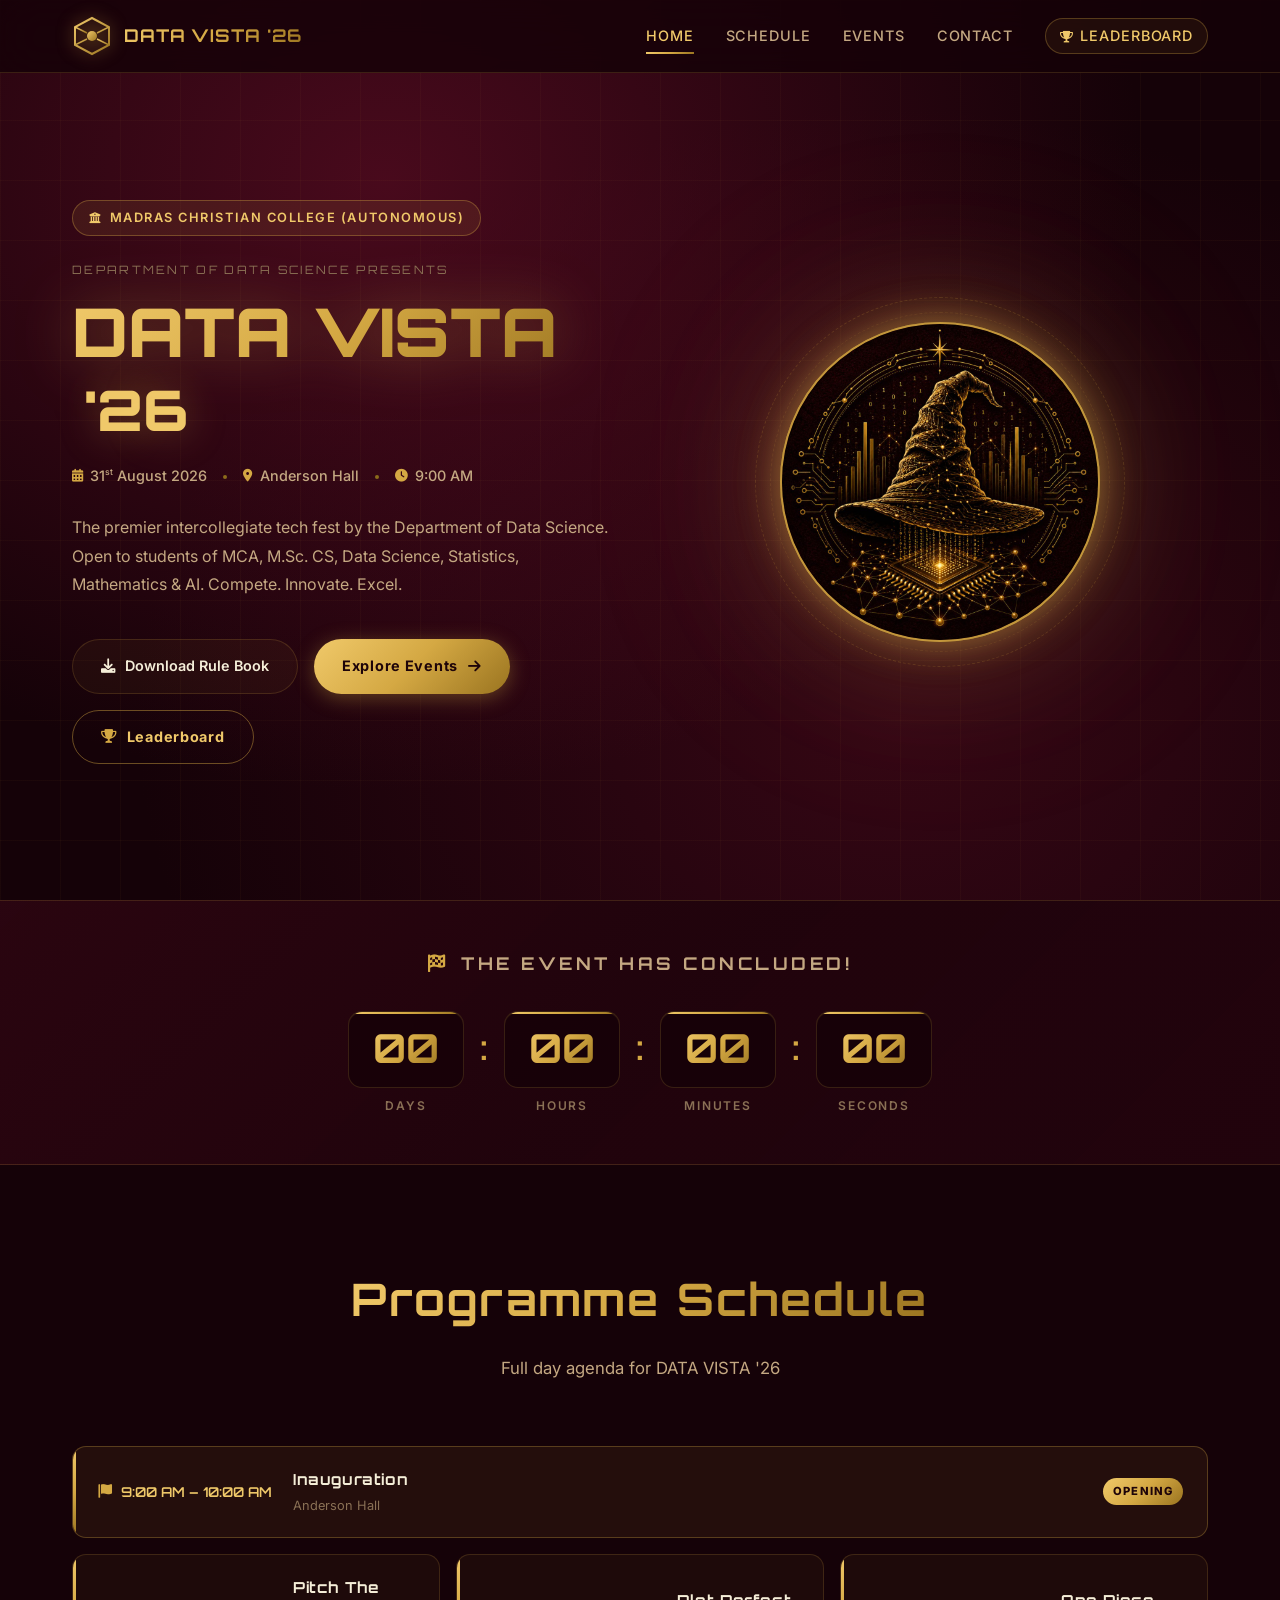
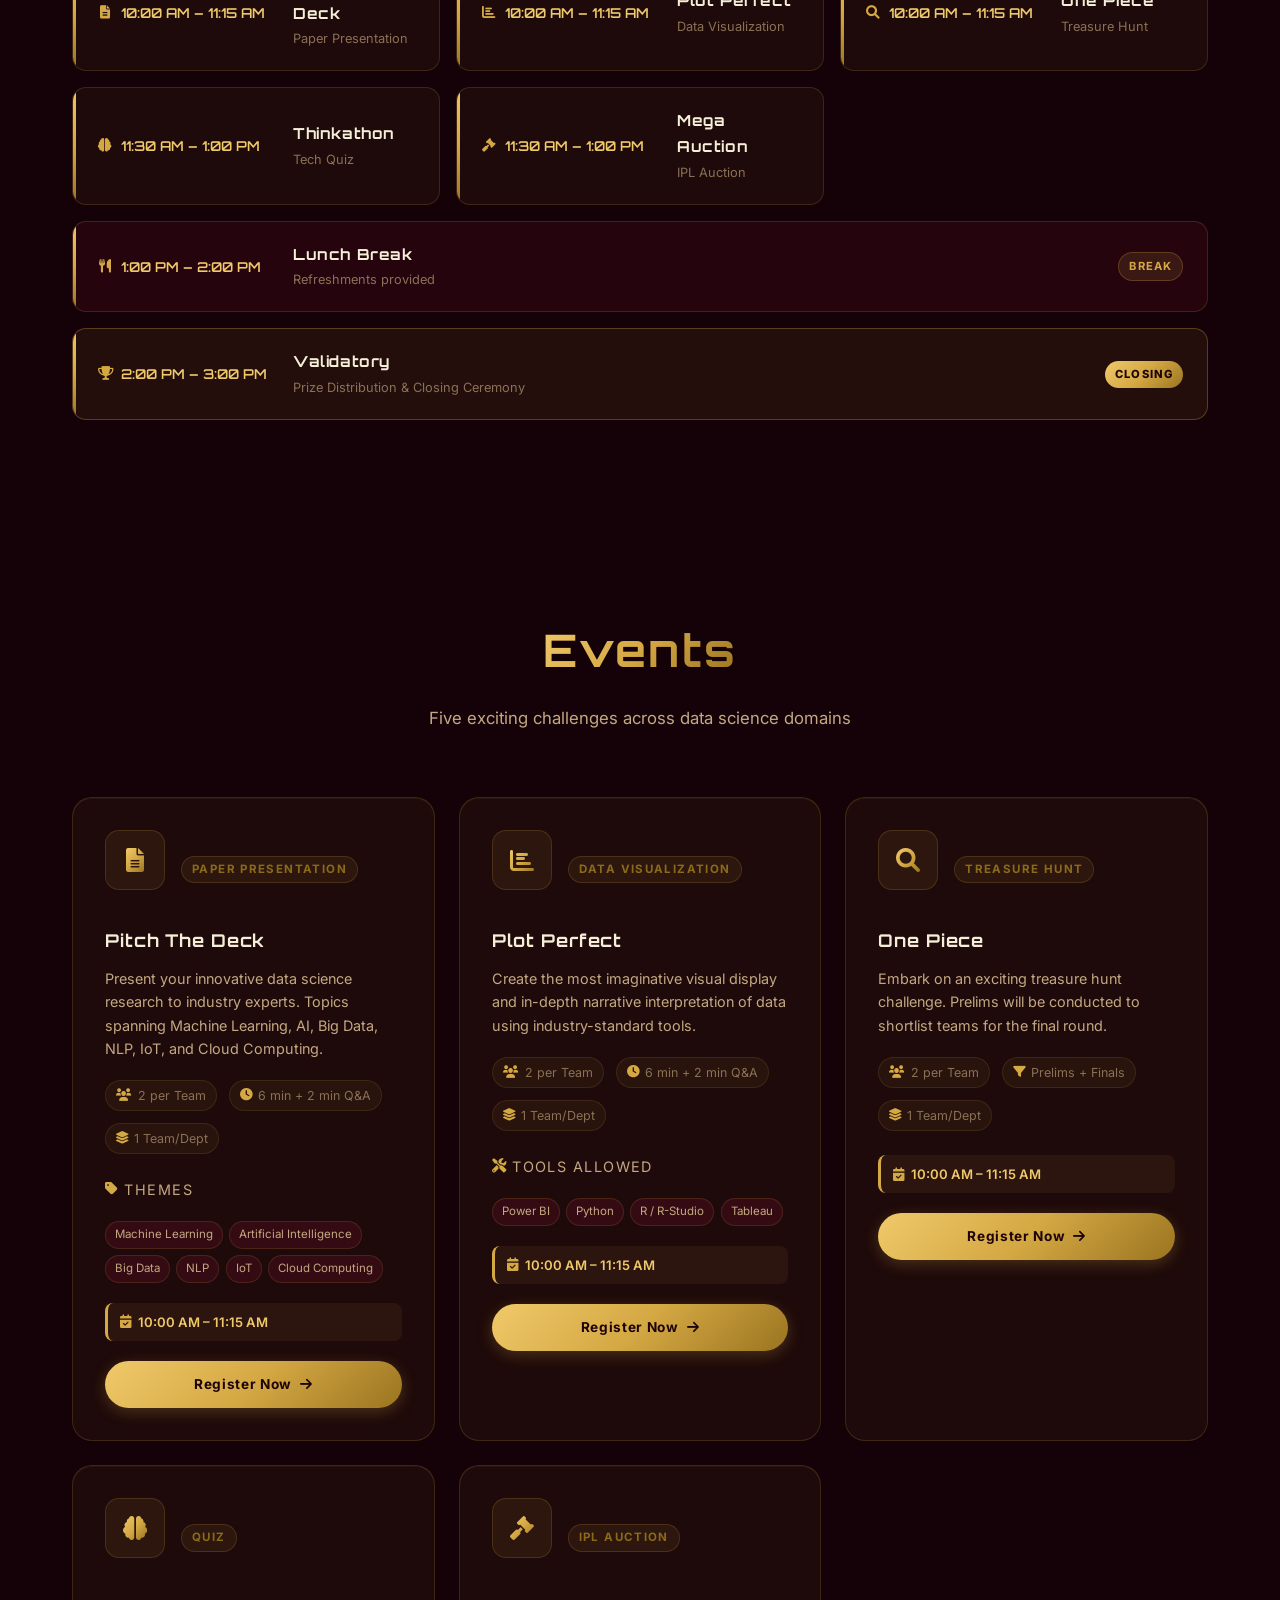
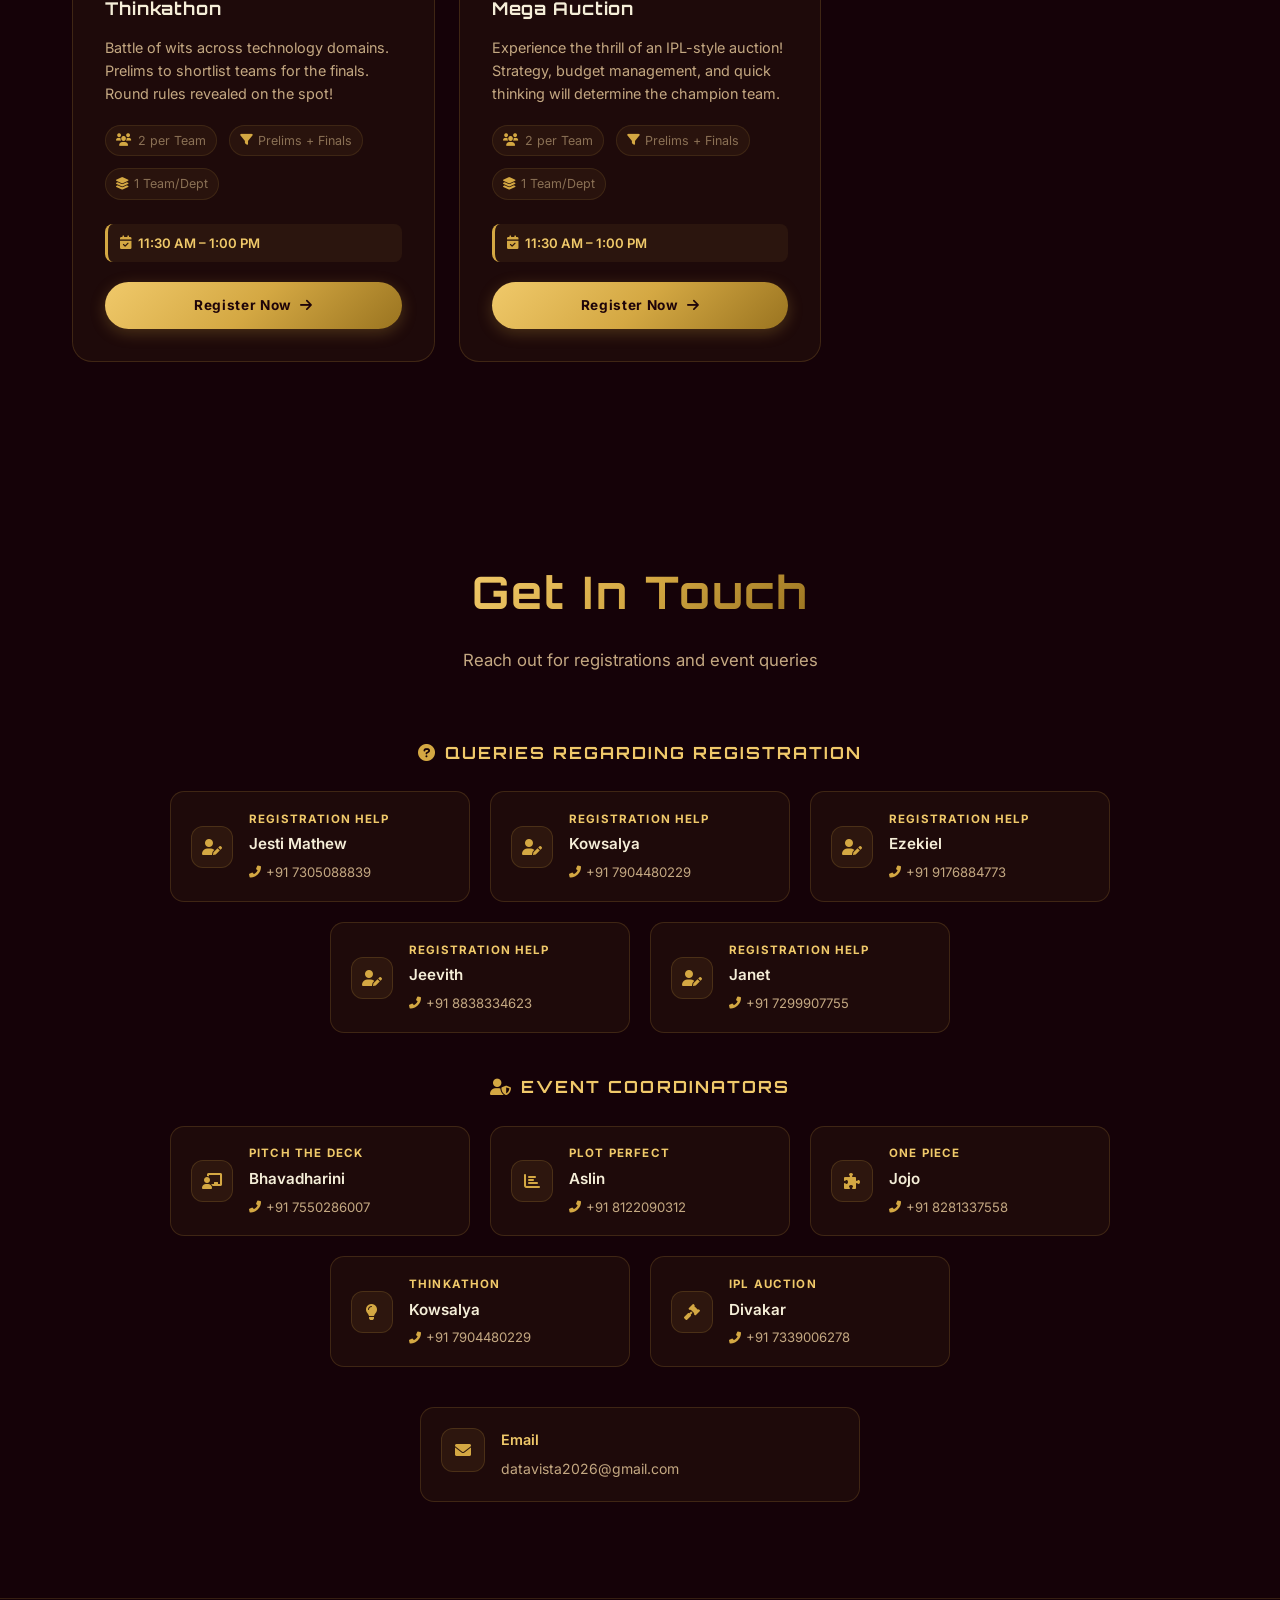
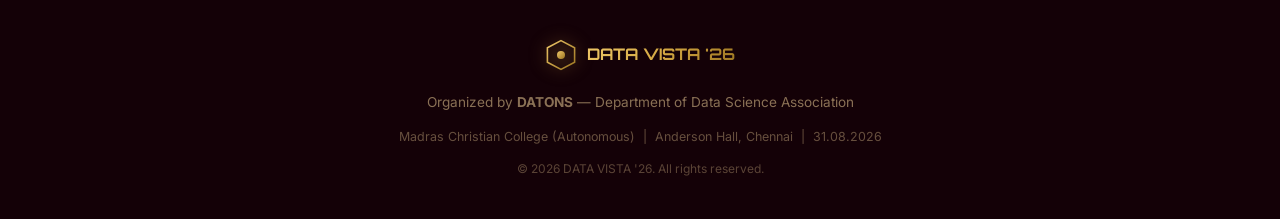
==== commit b4156160: "Added Queries Regarding Registration section to home page" ====
--- a/index.html
+++ b/index.html
@@ -438,6 +438,57 @@
                 </div>
 
                 <div class="coord-section-title">
+                    <h3><i class="fas fa-question-circle"></i> Queries Regarding Registration</h3>
+                </div>
+
+                <div class="coord-grid" style="margin-bottom: 2.5rem;">
+                    <div class="coord-card">
+                        <div class="coord-icon"><i class="fas fa-user-edit"></i></div>
+                        <div class="coord-details">
+                            <span class="coord-event">Registration Help</span>
+                            <h4 class="coord-name">Jesti Mathew</h4>
+                            <a href="tel:+917305088839" class="coord-phone"><i class="fas fa-phone-alt"></i> +91 7305088839</a>
+                        </div>
+                    </div>
+
+                    <div class="coord-card">
+                        <div class="coord-icon"><i class="fas fa-user-edit"></i></div>
+                        <div class="coord-details">
+                            <span class="coord-event">Registration Help</span>
+                            <h4 class="coord-name">Kowsalya</h4>
+                            <a href="tel:+917904480229" class="coord-phone"><i class="fas fa-phone-alt"></i> +91 7904480229</a>
+                        </div>
+                    </div>
+
+                    <div class="coord-card">
+                        <div class="coord-icon"><i class="fas fa-user-edit"></i></div>
+                        <div class="coord-details">
+                            <span class="coord-event">Registration Help</span>
+                            <h4 class="coord-name">Ezekiel</h4>
+                            <a href="tel:+919176884773" class="coord-phone"><i class="fas fa-phone-alt"></i> +91 9176884773</a>
+                        </div>
+                    </div>
+
+                    <div class="coord-card">
+                        <div class="coord-icon"><i class="fas fa-user-edit"></i></div>
+                        <div class="coord-details">
+                            <span class="coord-event">Registration Help</span>
+                            <h4 class="coord-name">Jeevith</h4>
+                            <a href="tel:+918838334623" class="coord-phone"><i class="fas fa-phone-alt"></i> +91 8838334623</a>
+                        </div>
+                    </div>
+
+                    <div class="coord-card">
+                        <div class="coord-icon"><i class="fas fa-user-edit"></i></div>
+                        <div class="coord-details">
+                            <span class="coord-event">Registration Help</span>
+                            <h4 class="coord-name">Janet</h4>
+                            <a href="tel:+917299907755" class="coord-phone"><i class="fas fa-phone-alt"></i> +91 7299907755</a>
+                        </div>
+                    </div>
+                </div>
+
+                <div class="coord-section-title">
                     <h3><i class="fas fa-user-shield"></i> Event Coordinators</h3>
                 </div>
 
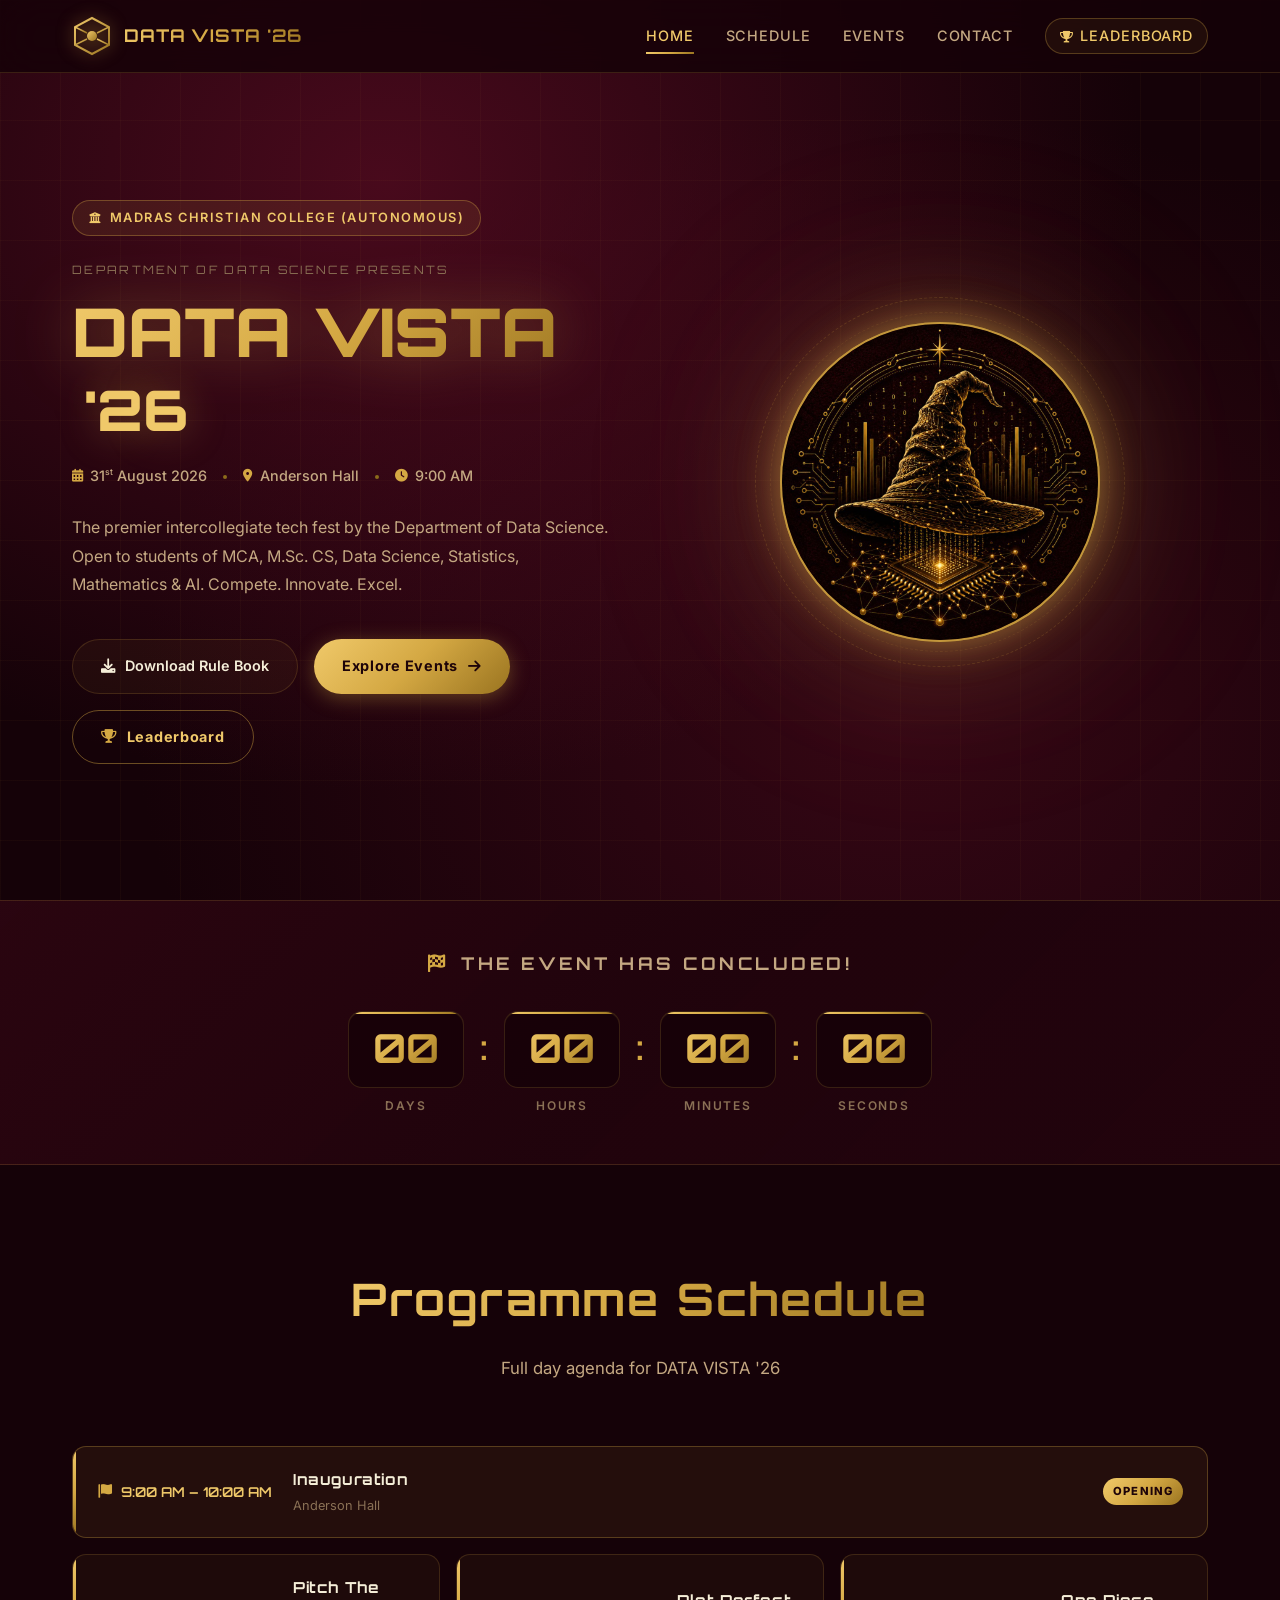
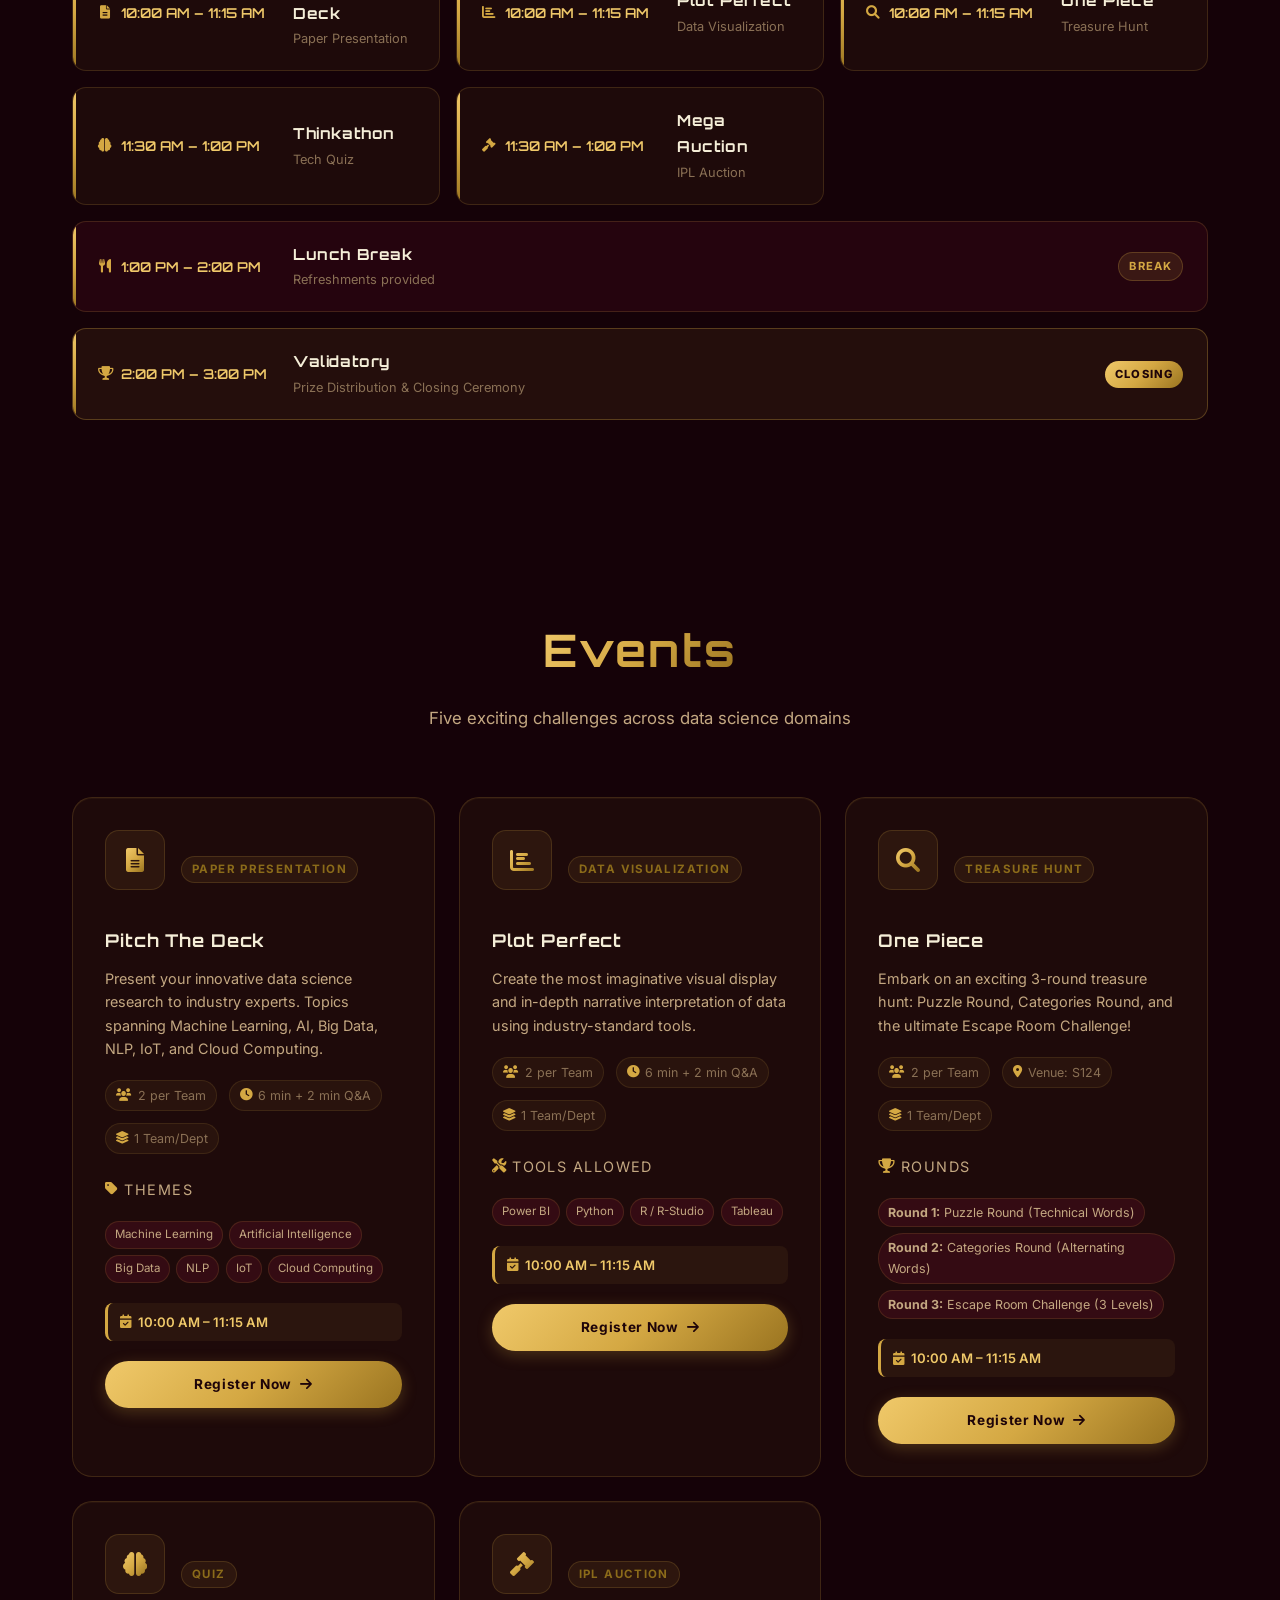
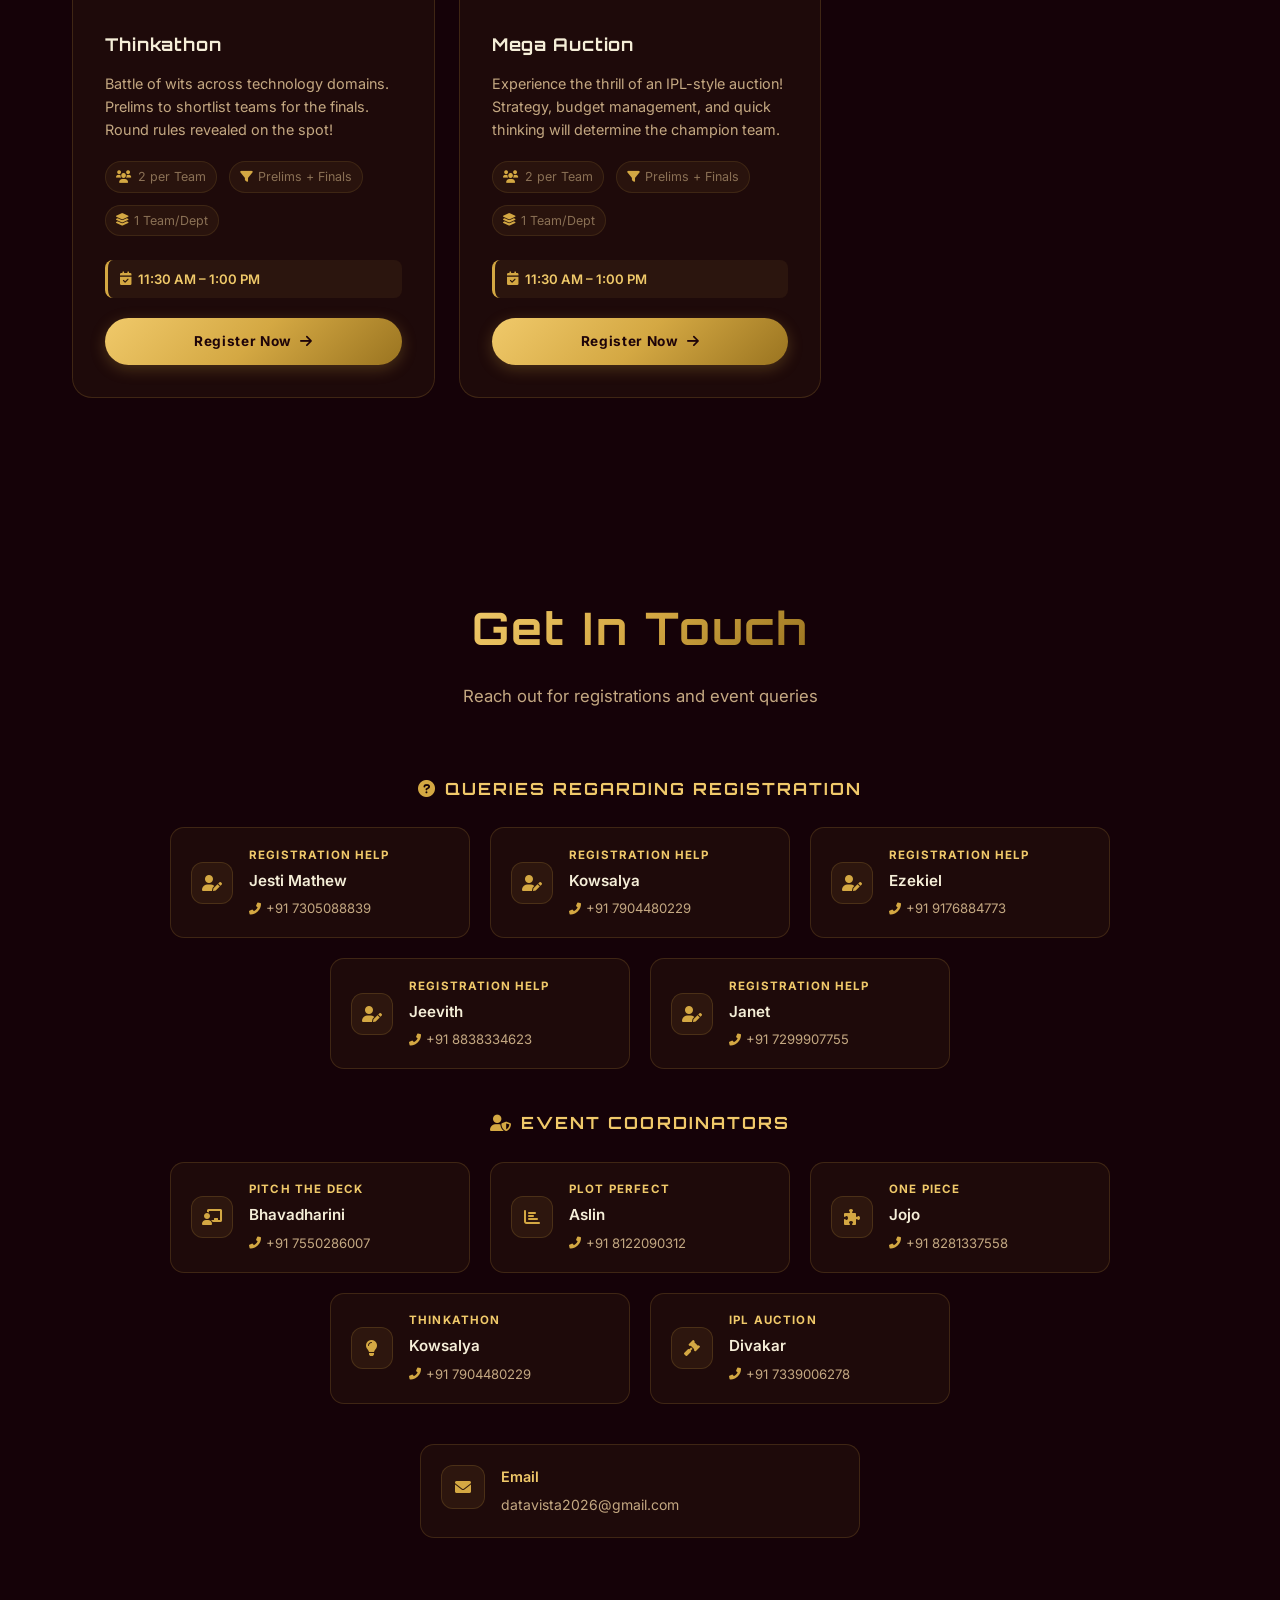
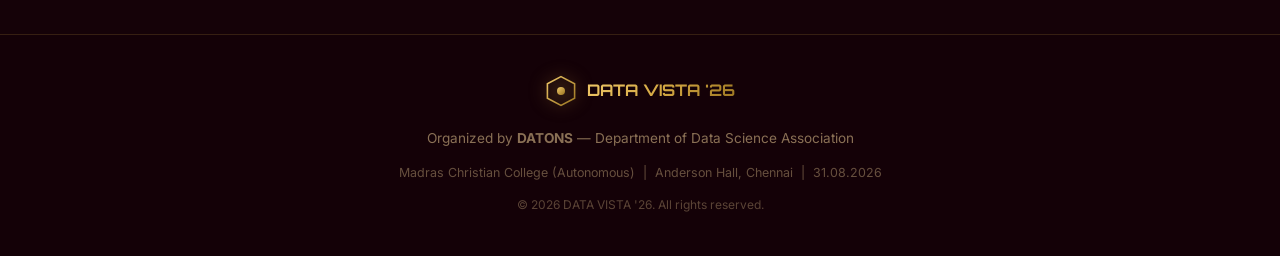
==== commit 64bb738d: "Updated One Piece event card with Venue S124 and 3 Rounds breakdown" ====
--- a/index.html
+++ b/index.html
@@ -361,11 +361,19 @@
                             <div class="event-tag">Treasure Hunt</div>
                         </div>
                         <h3>One Piece</h3>
-                        <p>Embark on an exciting treasure hunt challenge. Prelims will be conducted to shortlist teams for the final round.</p>
+                        <p>Embark on an exciting 3-round treasure hunt: Puzzle Round, Categories Round, and the ultimate Escape Room Challenge!</p>
                         <div class="event-details">
                             <span class="detail-chip"><i class="fas fa-users"></i> 2 per Team</span>
-                            <span class="detail-chip"><i class="fas fa-filter"></i> Prelims + Finals</span>
+                            <span class="detail-chip"><i class="fas fa-map-marker-alt"></i> Venue: S124</span>
                             <span class="detail-chip"><i class="fas fa-layer-group"></i> 1 Team/Dept</span>
+                        </div>
+                        <div class="event-themes">
+                            <p class="themes-label"><i class="fas fa-trophy"></i> Rounds</p>
+                            <div class="theme-tags" style="flex-direction:column;align-items:flex-start;gap:6px">
+                                <span style="font-size:.78rem"><strong>Round 1:</strong> Puzzle Round (Technical Words)</span>
+                                <span style="font-size:.78rem"><strong>Round 2:</strong> Categories Round (Alternating Words)</span>
+                                <span style="font-size:.78rem"><strong>Round 3:</strong> Escape Room Challenge (3 Levels)</span>
+                            </div>
                         </div>
                         <div class="event-timing">
                             <i class="fas fa-calendar-check"></i>
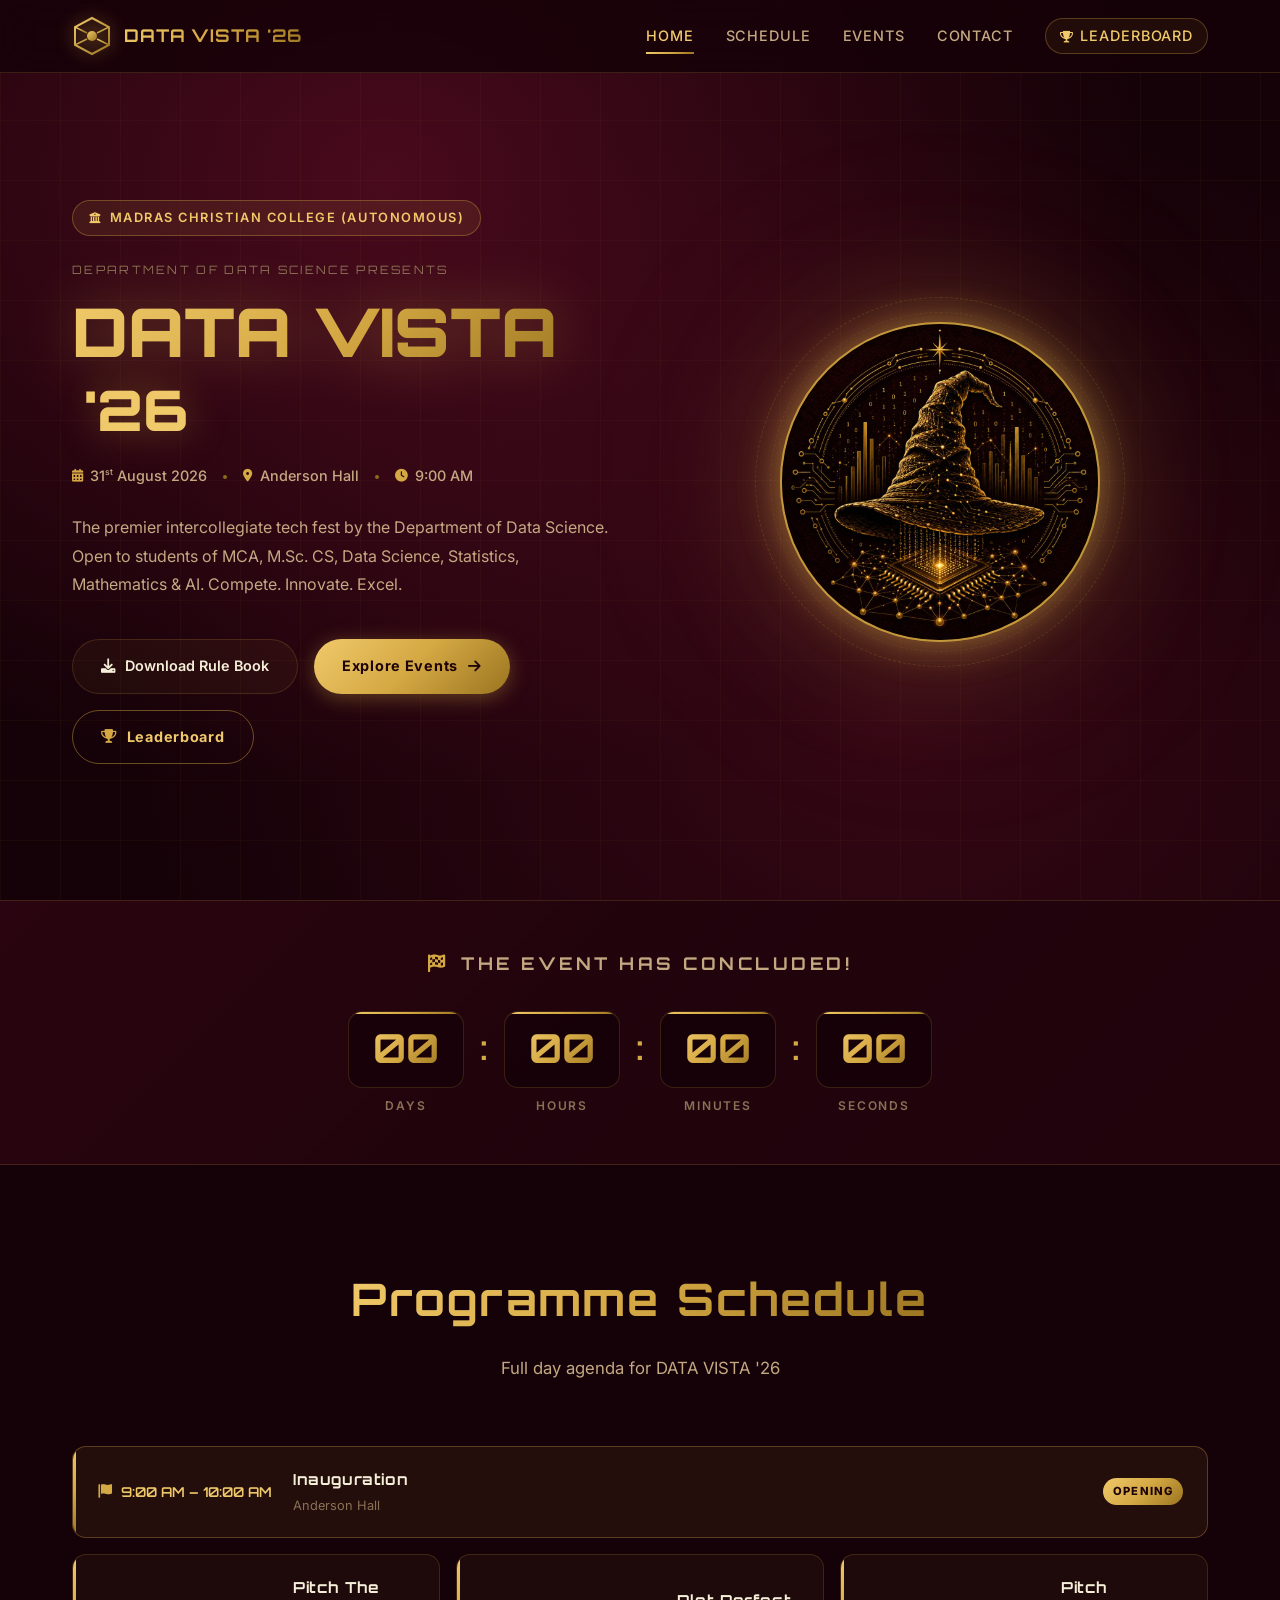
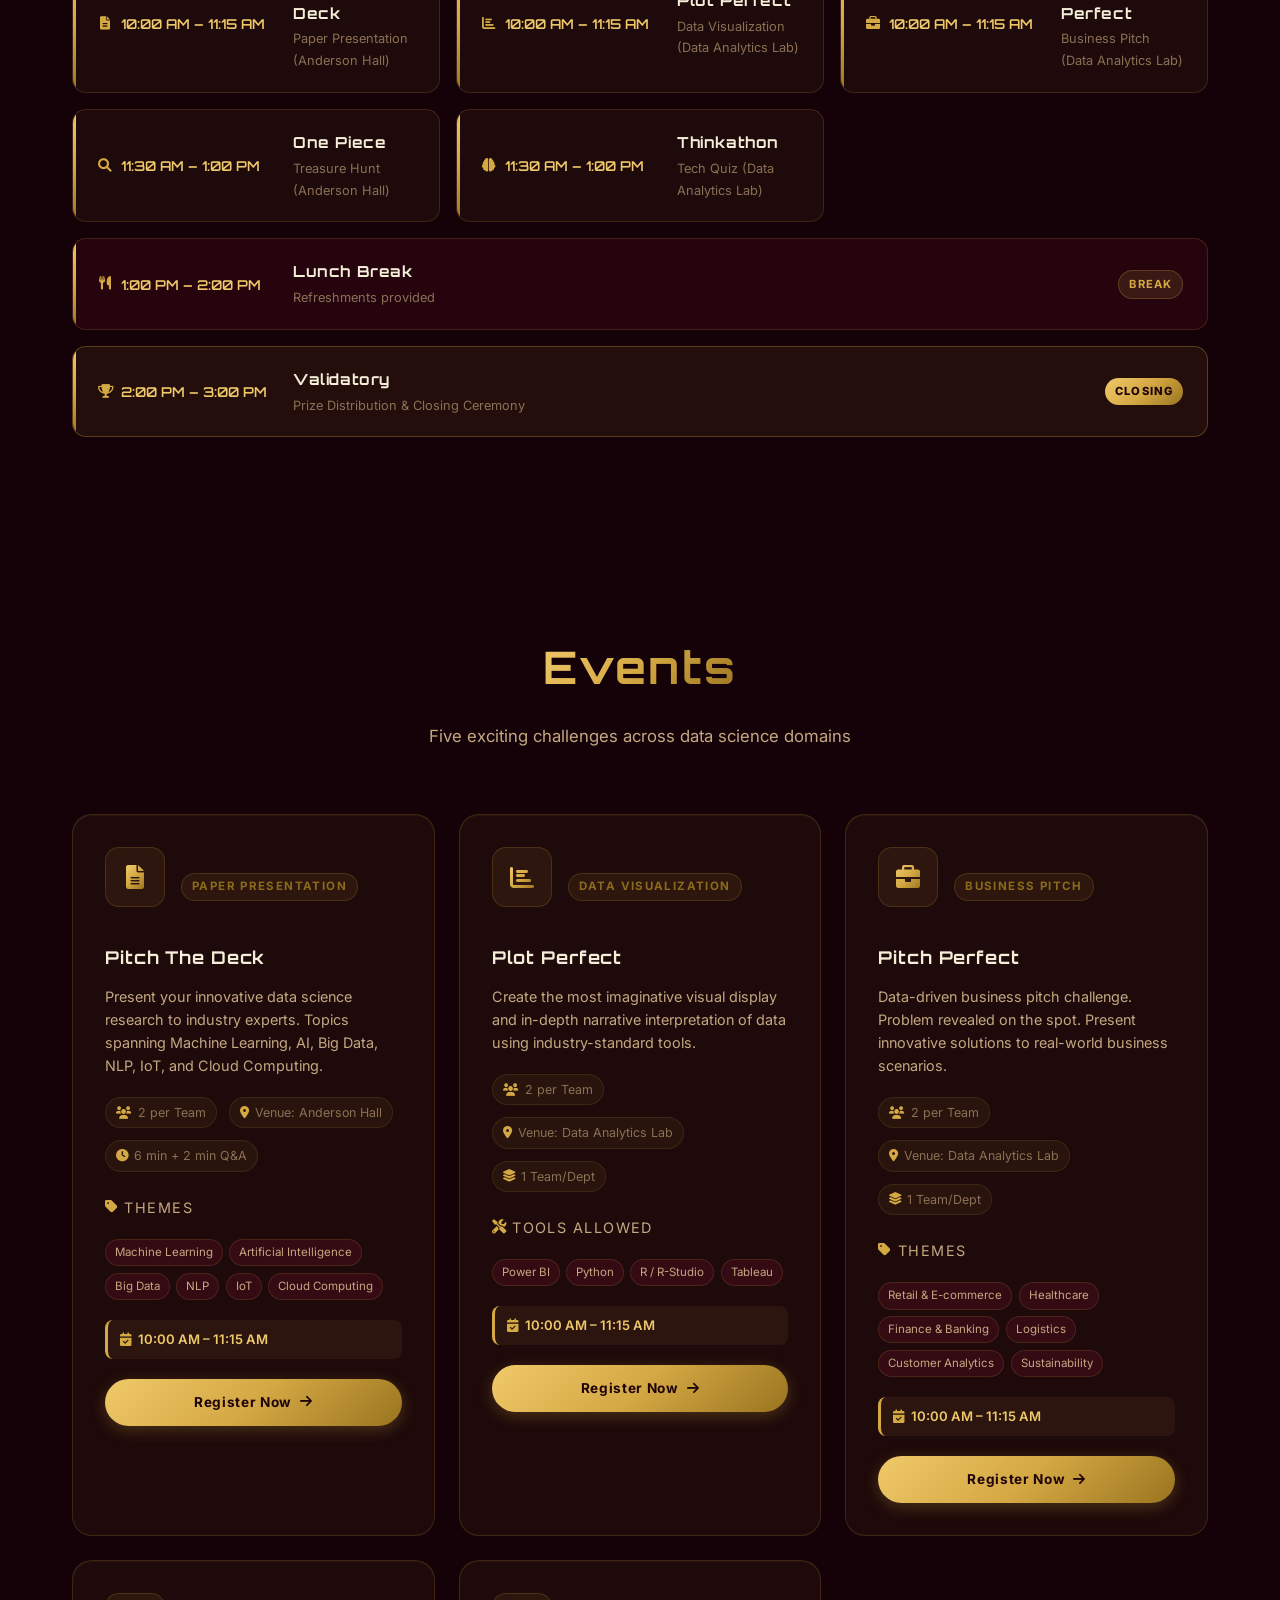
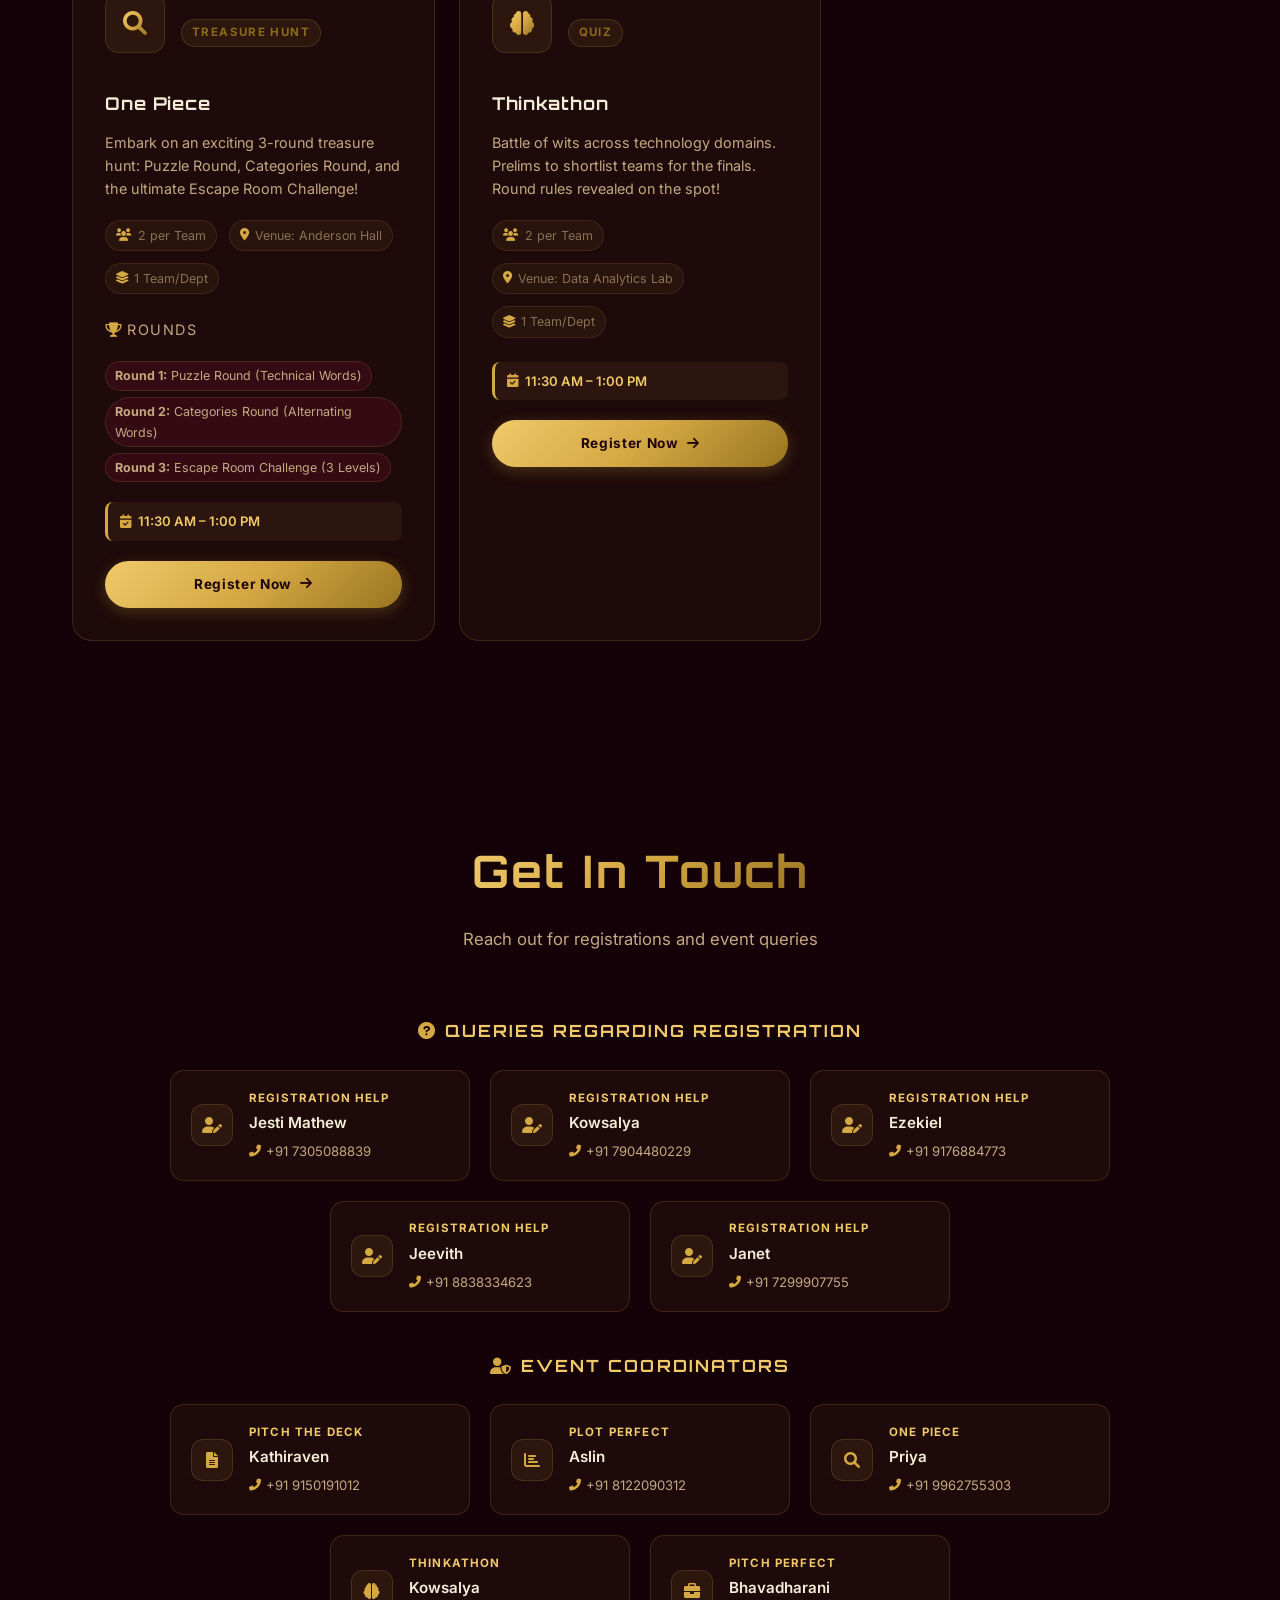
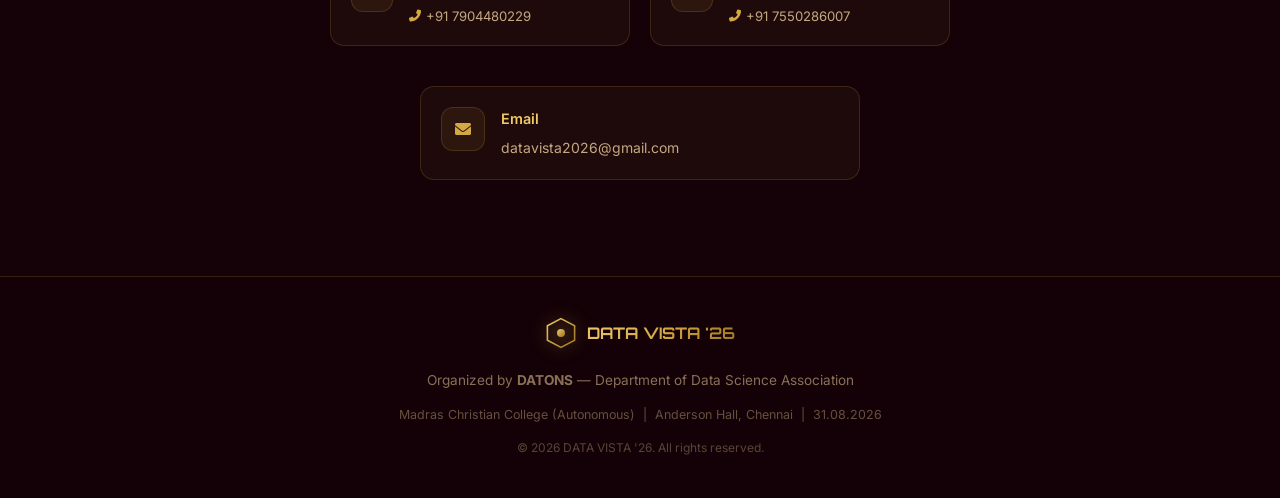
==== commit 3ec1ff2c: "Fully updated all events, venues, timings, coordinators, and replaced Mega Auction with Pitch Perfec" ====
--- a/index.html
+++ b/index.html
@@ -201,7 +201,7 @@
                             </div>
                             <div class="schedule-info">
                                 <h3>Pitch The Deck</h3>
-                                <p>Paper Presentation</p>
+                                <p>Paper Presentation (Anderson Hall)</p>
                             </div>
                         </div>
                         <div class="schedule-card">
@@ -211,22 +211,32 @@
                             </div>
                             <div class="schedule-info">
                                 <h3>Plot Perfect</h3>
-                                <p>Data Visualization</p>
-                            </div>
-                        </div>
+                                <p>Data Visualization (Data Analytics Lab)</p>
+                            </div>
+                        </div>
+                        <div class="schedule-card">
+                            <div class="schedule-time">
+                                <i class="fas fa-briefcase"></i>
+                                <span>10:00 AM – 11:15 AM</span>
+                            </div>
+                            <div class="schedule-info">
+                                <h3>Pitch Perfect</h3>
+                                <p>Business Pitch (Data Analytics Lab)</p>
+                            </div>
+                        </div>
+                    </div>
+
+                    <div class="schedule-row">
                         <div class="schedule-card">
                             <div class="schedule-time">
                                 <i class="fas fa-search"></i>
-                                <span>10:00 AM – 11:15 AM</span>
+                                <span>11:30 AM – 1:00 PM</span>
                             </div>
                             <div class="schedule-info">
                                 <h3>One Piece</h3>
-                                <p>Treasure Hunt</p>
-                            </div>
-                        </div>
-                    </div>
-
-                    <div class="schedule-row">
+                                <p>Treasure Hunt (Anderson Hall)</p>
+                            </div>
+                        </div>
                         <div class="schedule-card">
                             <div class="schedule-time">
                                 <i class="fas fa-brain"></i>
@@ -234,17 +244,7 @@
                             </div>
                             <div class="schedule-info">
                                 <h3>Thinkathon</h3>
-                                <p>Tech Quiz</p>
-                            </div>
-                        </div>
-                        <div class="schedule-card">
-                            <div class="schedule-time">
-                                <i class="fas fa-gavel"></i>
-                                <span>11:30 AM – 1:00 PM</span>
-                            </div>
-                            <div class="schedule-info">
-                                <h3>Mega Auction</h3>
-                                <p>IPL Auction</p>
+                                <p>Tech Quiz (Data Analytics Lab)</p>
                             </div>
                         </div>
                     </div>
@@ -296,8 +296,8 @@
                         <p>Present your innovative data science research to industry experts. Topics spanning Machine Learning, AI, Big Data, NLP, IoT, and Cloud Computing.</p>
                         <div class="event-details">
                             <span class="detail-chip"><i class="fas fa-users"></i> 2 per Team</span>
+                            <span class="detail-chip"><i class="fas fa-map-marker-alt"></i> Venue: Anderson Hall</span>
                             <span class="detail-chip"><i class="fas fa-clock"></i> 6 min + 2 min Q&A</span>
-                            <span class="detail-chip"><i class="fas fa-layer-group"></i> 1 Team/Dept</span>
                         </div>
                         <div class="event-themes">
                             <p class="themes-label"><i class="fas fa-tag"></i> Themes</p>
@@ -331,7 +331,7 @@
                         <p>Create the most imaginative visual display and in-depth narrative interpretation of data using industry-standard tools.</p>
                         <div class="event-details">
                             <span class="detail-chip"><i class="fas fa-users"></i> 2 per Team</span>
-                            <span class="detail-chip"><i class="fas fa-clock"></i> 6 min + 2 min Q&A</span>
+                            <span class="detail-chip"><i class="fas fa-map-marker-alt"></i> Venue: Data Analytics Lab</span>
                             <span class="detail-chip"><i class="fas fa-layer-group"></i> 1 Team/Dept</span>
                         </div>
                         <div class="event-themes">
@@ -353,6 +353,41 @@
                         </a>
                     </div>
 
+                    <!-- Pitch Perfect -->
+                    <div class="event-card" data-event="pitch-perfect">
+                        <div class="card-glow"></div>
+                        <div class="event-header">
+                            <div class="event-icon"><i class="fas fa-briefcase"></i></div>
+                            <div class="event-tag">Business Pitch</div>
+                        </div>
+                        <h3>Pitch Perfect</h3>
+                        <p>Data-driven business pitch challenge. Problem revealed on the spot. Present innovative solutions to real-world business scenarios.</p>
+                        <div class="event-details">
+                            <span class="detail-chip"><i class="fas fa-users"></i> 2 per Team</span>
+                            <span class="detail-chip"><i class="fas fa-map-marker-alt"></i> Venue: Data Analytics Lab</span>
+                            <span class="detail-chip"><i class="fas fa-layer-group"></i> 1 Team/Dept</span>
+                        </div>
+                        <div class="event-themes">
+                            <p class="themes-label"><i class="fas fa-tag"></i> Themes</p>
+                            <div class="theme-tags">
+                                <span>Retail & E-commerce</span>
+                                <span>Healthcare</span>
+                                <span>Finance & Banking</span>
+                                <span>Logistics</span>
+                                <span>Customer Analytics</span>
+                                <span>Sustainability</span>
+                            </div>
+                        </div>
+                        <div class="event-timing">
+                            <i class="fas fa-calendar-check"></i>
+                            <span>10:00 AM – 11:15 AM</span>
+                        </div>
+                        <a href="/register?event=Pitch%20Perfect" class="event-button">
+                            <span>Register Now</span>
+                            <i class="fas fa-arrow-right"></i>
+                        </a>
+                    </div>
+
                     <!-- One Piece -->
                     <div class="event-card" data-event="one-piece">
                         <div class="card-glow"></div>
@@ -364,7 +399,7 @@
                         <p>Embark on an exciting 3-round treasure hunt: Puzzle Round, Categories Round, and the ultimate Escape Room Challenge!</p>
                         <div class="event-details">
                             <span class="detail-chip"><i class="fas fa-users"></i> 2 per Team</span>
-                            <span class="detail-chip"><i class="fas fa-map-marker-alt"></i> Venue: S124</span>
+                            <span class="detail-chip"><i class="fas fa-map-marker-alt"></i> Venue: Anderson Hall</span>
                             <span class="detail-chip"><i class="fas fa-layer-group"></i> 1 Team/Dept</span>
                         </div>
                         <div class="event-themes">
@@ -377,7 +412,7 @@
                         </div>
                         <div class="event-timing">
                             <i class="fas fa-calendar-check"></i>
-                            <span>10:00 AM – 11:15 AM</span>
+                            <span>11:30 AM – 1:00 PM</span>
                         </div>
                         <a href="/register?event=One%20Piece" class="event-button">
                             <span>Register Now</span>
@@ -396,7 +431,7 @@
                         <p>Battle of wits across technology domains. Prelims to shortlist teams for the finals. Round rules revealed on the spot!</p>
                         <div class="event-details">
                             <span class="detail-chip"><i class="fas fa-users"></i> 2 per Team</span>
-                            <span class="detail-chip"><i class="fas fa-filter"></i> Prelims + Finals</span>
+                            <span class="detail-chip"><i class="fas fa-map-marker-alt"></i> Venue: Data Analytics Lab</span>
                             <span class="detail-chip"><i class="fas fa-layer-group"></i> 1 Team/Dept</span>
                         </div>
                         <div class="event-timing">
@@ -404,30 +439,6 @@
                             <span>11:30 AM – 1:00 PM</span>
                         </div>
                         <a href="/register?event=Thinkathon" class="event-button">
-                            <span>Register Now</span>
-                            <i class="fas fa-arrow-right"></i>
-                        </a>
-                    </div>
-
-                    <!-- Mega Auction -->
-                    <div class="event-card" data-event="mega-auction">
-                        <div class="card-glow"></div>
-                        <div class="event-header">
-                            <div class="event-icon"><i class="fas fa-gavel"></i></div>
-                            <div class="event-tag">IPL Auction</div>
-                        </div>
-                        <h3>Mega Auction</h3>
-                        <p>Experience the thrill of an IPL-style auction! Strategy, budget management, and quick thinking will determine the champion team.</p>
-                        <div class="event-details">
-                            <span class="detail-chip"><i class="fas fa-users"></i> 2 per Team</span>
-                            <span class="detail-chip"><i class="fas fa-filter"></i> Prelims + Finals</span>
-                            <span class="detail-chip"><i class="fas fa-layer-group"></i> 1 Team/Dept</span>
-                        </div>
-                        <div class="event-timing">
-                            <i class="fas fa-calendar-check"></i>
-                            <span>11:30 AM – 1:00 PM</span>
-                        </div>
-                        <a href="/register?event=Mega%20Auction" class="event-button">
                             <span>Register Now</span>
                             <i class="fas fa-arrow-right"></i>
                         </a>
@@ -502,11 +513,11 @@
 
                 <div class="coord-grid">
                     <div class="coord-card">
-                        <div class="coord-icon"><i class="fas fa-chalkboard-teacher"></i></div>
+                        <div class="coord-icon"><i class="fas fa-file-alt"></i></div>
                         <div class="coord-details">
                             <span class="coord-event">Pitch The Deck</span>
-                            <h4 class="coord-name">Bhavadharini</h4>
-                            <a href="tel:+917550286007" class="coord-phone"><i class="fas fa-phone-alt"></i> +91 7550286007</a>
+                            <h4 class="coord-name">Kathiraven</h4>
+                            <a href="tel:+919150191012" class="coord-phone"><i class="fas fa-phone-alt"></i> +91 9150191012</a>
                         </div>
                     </div>
 
@@ -520,16 +531,16 @@
                     </div>
 
                     <div class="coord-card">
-                        <div class="coord-icon"><i class="fas fa-puzzle-piece"></i></div>
+                        <div class="coord-icon"><i class="fas fa-search"></i></div>
                         <div class="coord-details">
                             <span class="coord-event">One Piece</span>
-                            <h4 class="coord-name">Jojo</h4>
-                            <a href="tel:+918281337558" class="coord-phone"><i class="fas fa-phone-alt"></i> +91 8281337558</a>
-                        </div>
-                    </div>
-
-                    <div class="coord-card">
-                        <div class="coord-icon"><i class="fas fa-lightbulb"></i></div>
+                            <h4 class="coord-name">Priya</h4>
+                            <a href="tel:+919962755303" class="coord-phone"><i class="fas fa-phone-alt"></i> +91 9962755303</a>
+                        </div>
+                    </div>
+
+                    <div class="coord-card">
+                        <div class="coord-icon"><i class="fas fa-brain"></i></div>
                         <div class="coord-details">
                             <span class="coord-event">Thinkathon</span>
                             <h4 class="coord-name">Kowsalya</h4>
@@ -538,11 +549,11 @@
                     </div>
 
                     <div class="coord-card">
-                        <div class="coord-icon"><i class="fas fa-gavel"></i></div>
-                        <div class="coord-details">
-                            <span class="coord-event">IPL Auction</span>
-                            <h4 class="coord-name">Divakar</h4>
-                            <a href="tel:+917339006278" class="coord-phone"><i class="fas fa-phone-alt"></i> +91 7339006278</a>
+                        <div class="coord-icon"><i class="fas fa-briefcase"></i></div>
+                        <div class="coord-details">
+                            <span class="coord-event">Pitch Perfect</span>
+                            <h4 class="coord-name">Bhavadharani</h4>
+                            <a href="tel:+917550286007" class="coord-phone"><i class="fas fa-phone-alt"></i> +91 7550286007</a>
                         </div>
                     </div>
                 </div>
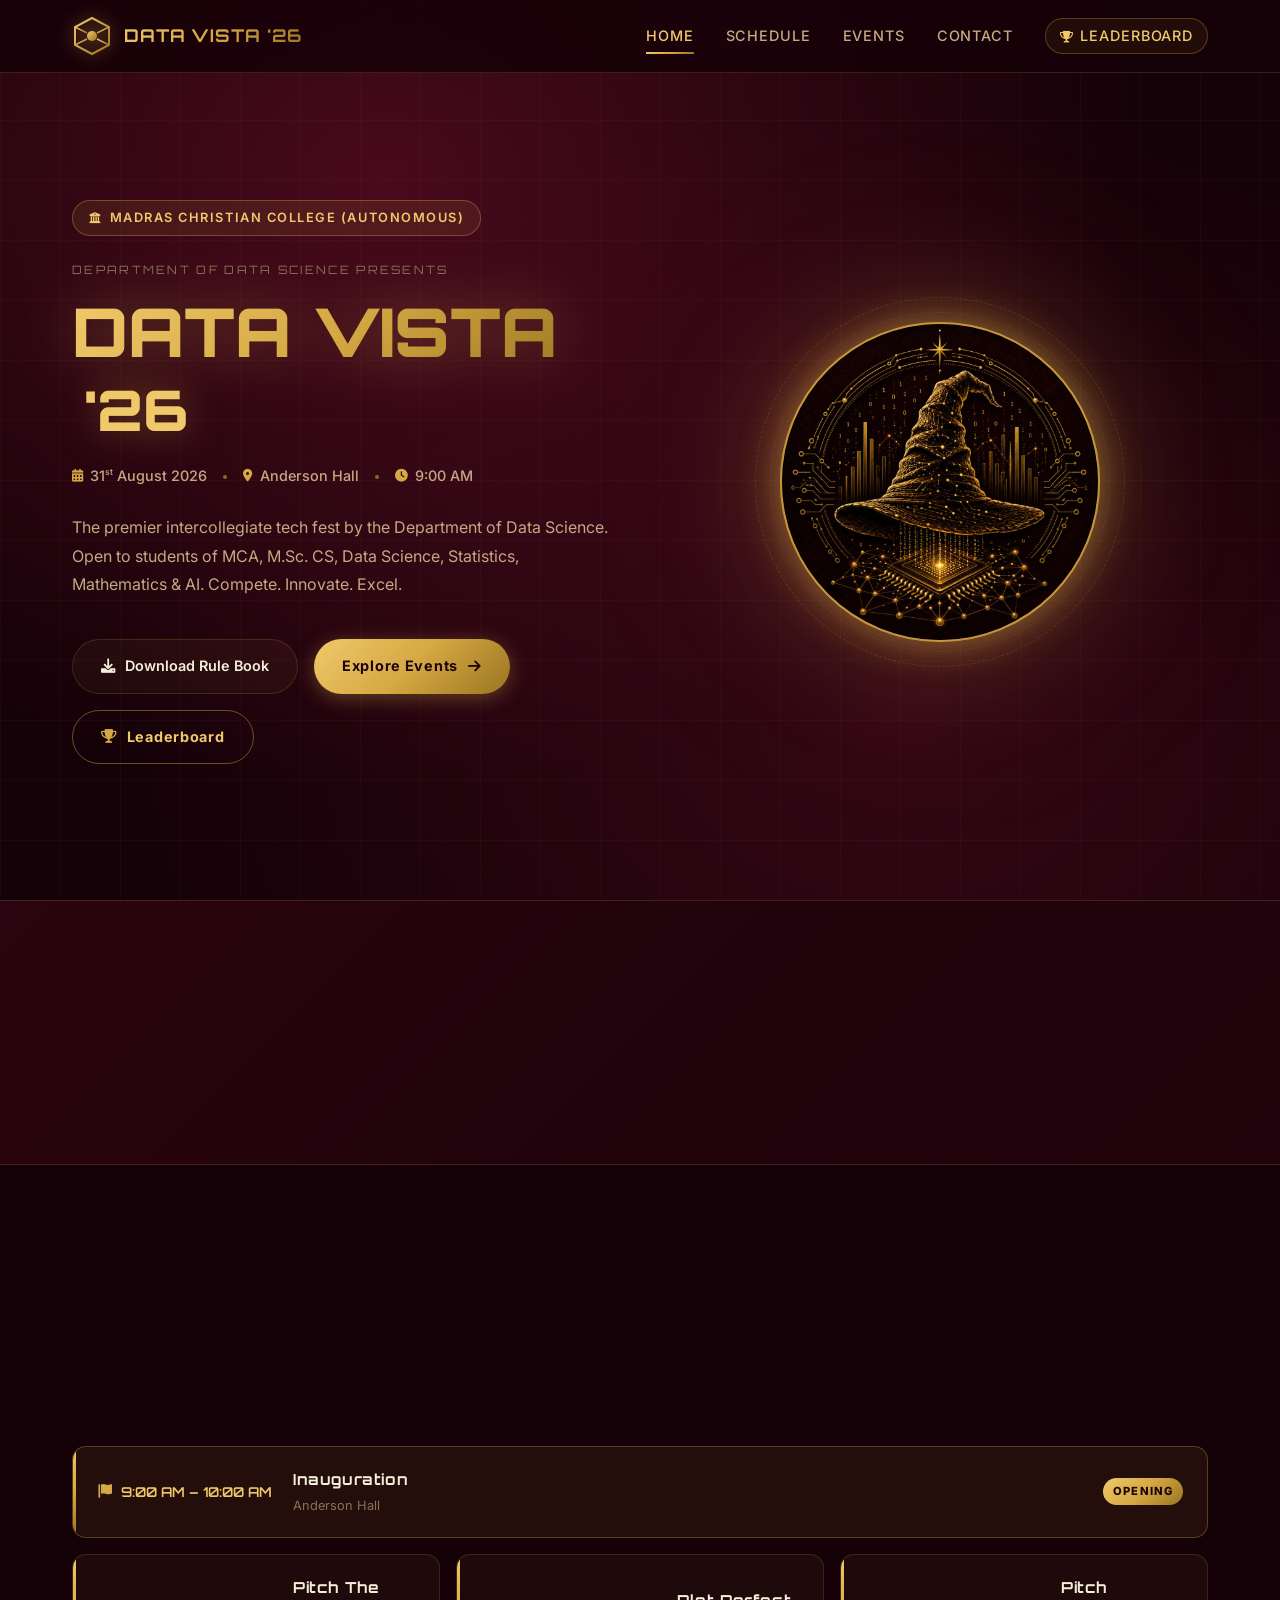
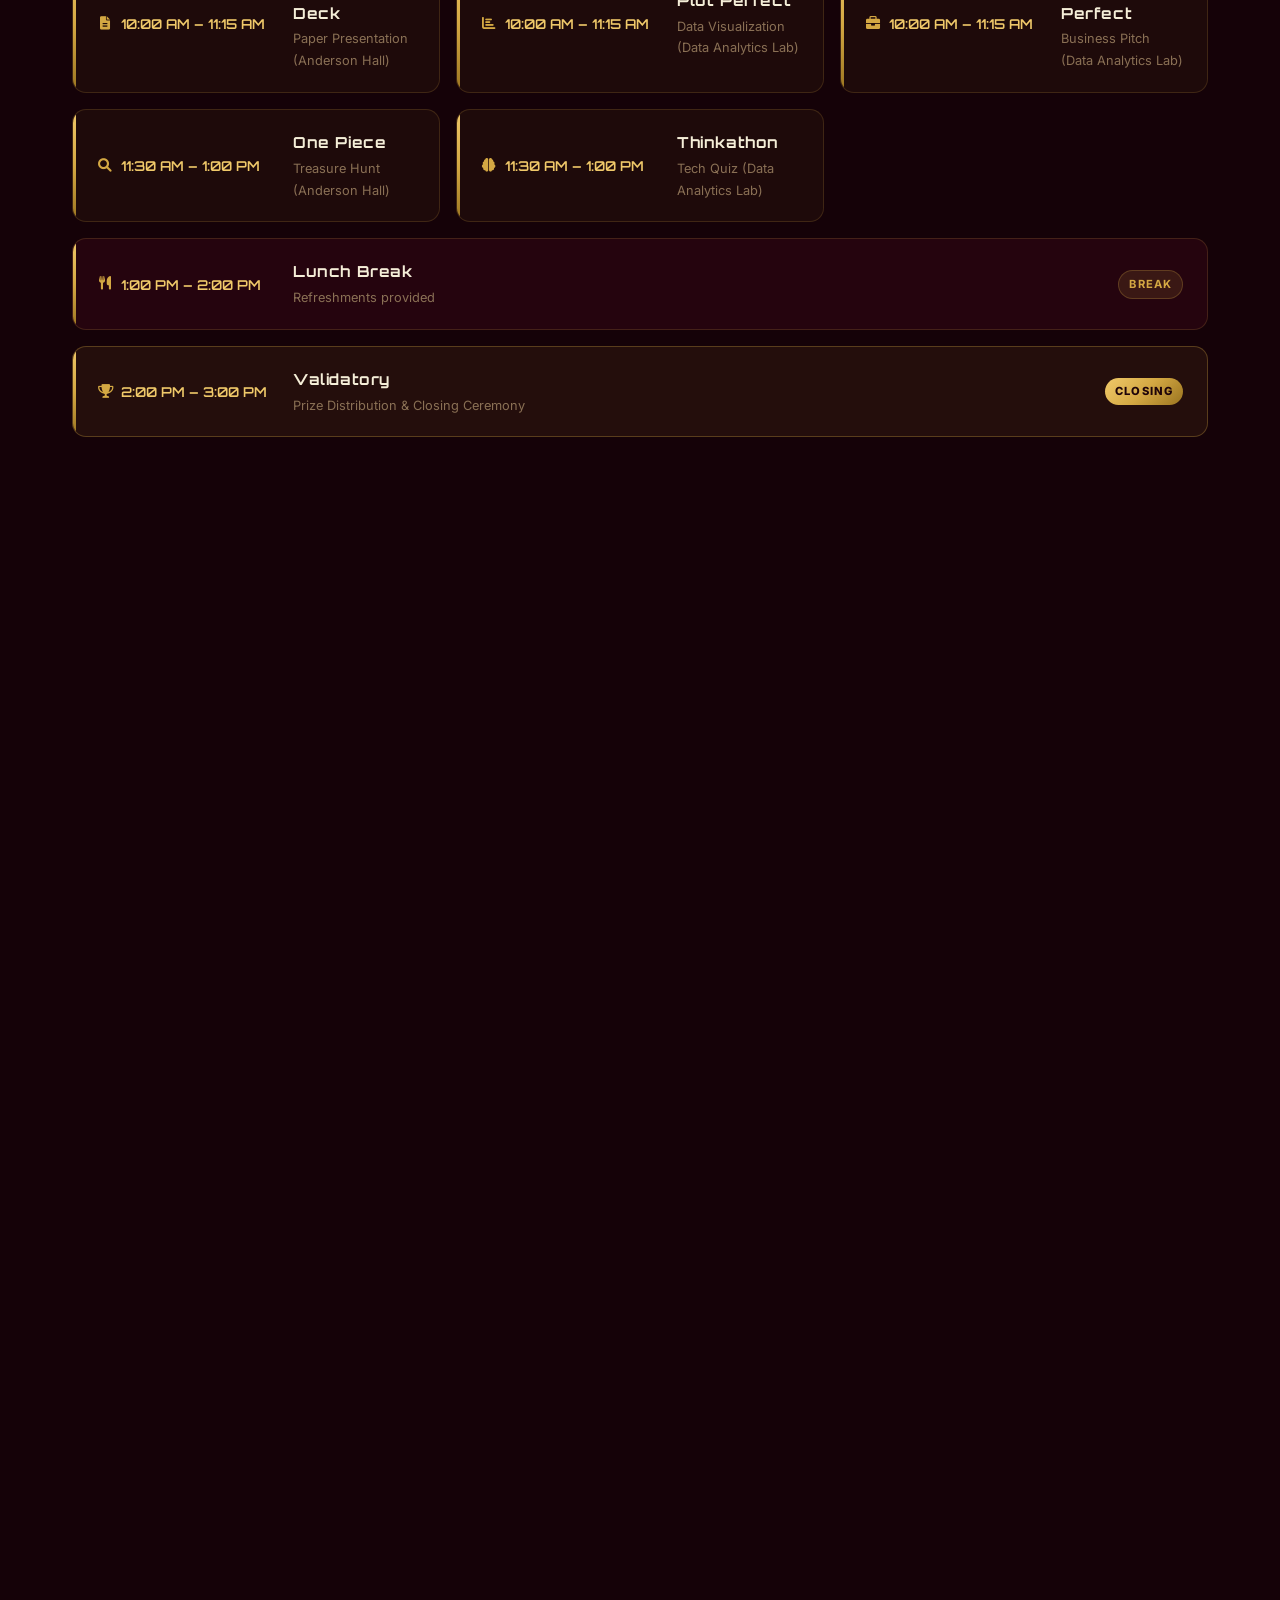
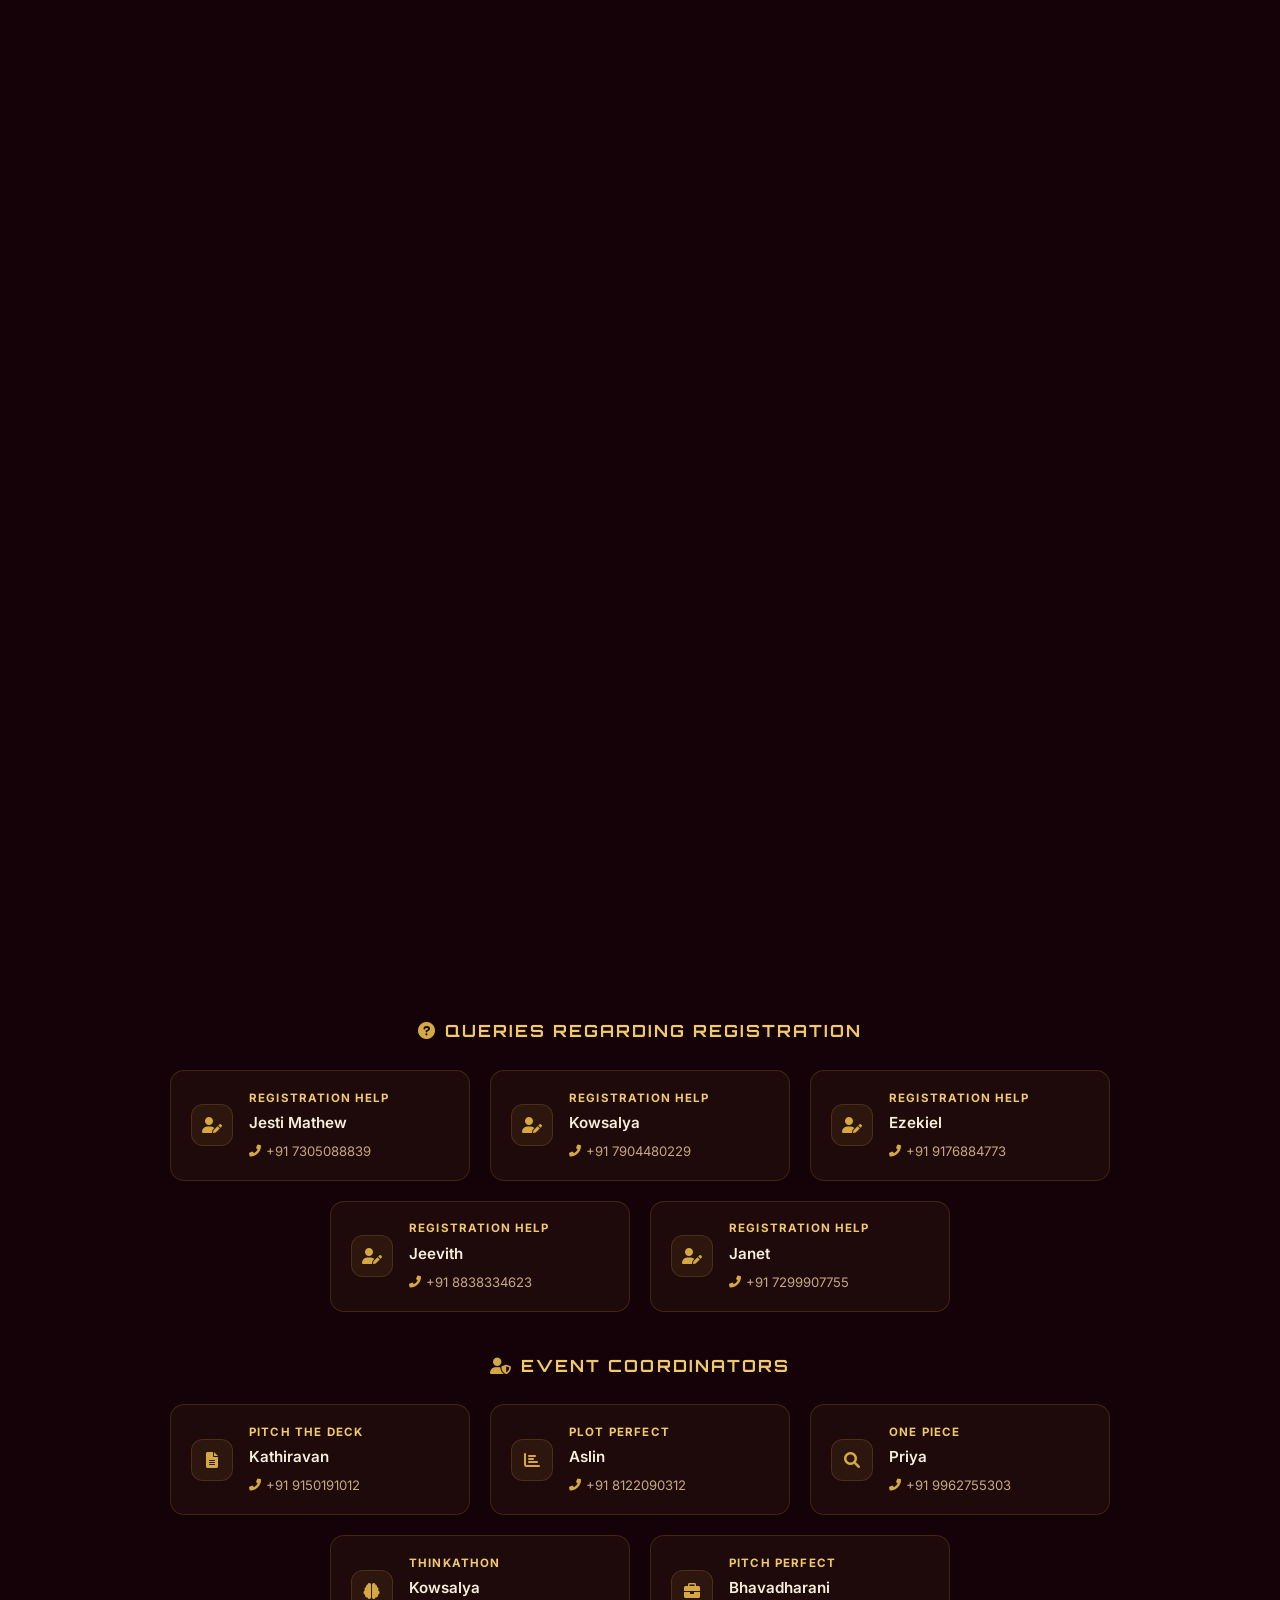
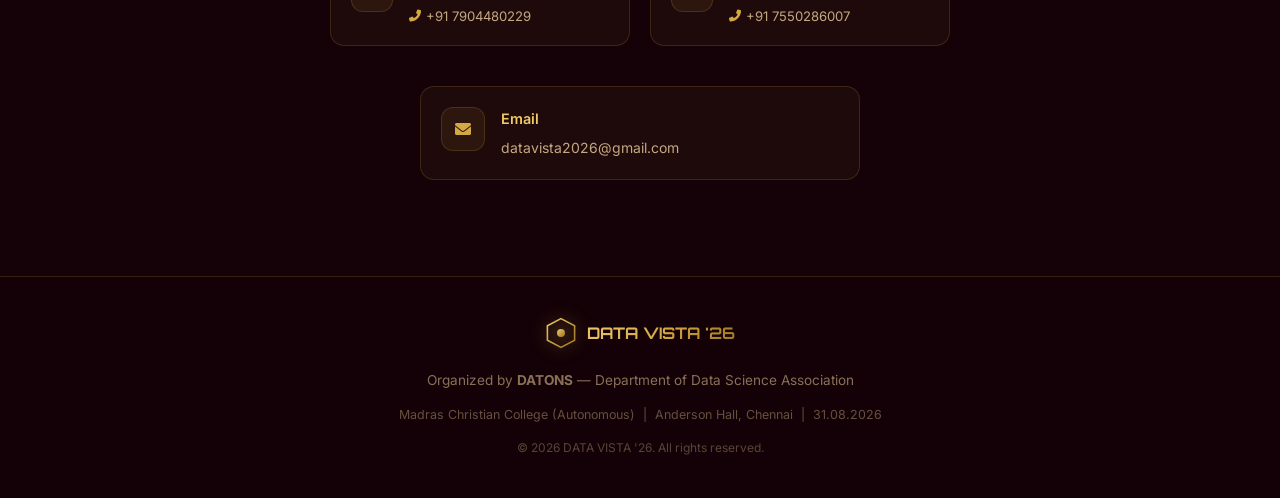
==== commit b349adab: "Updated coordinator name spelling to Kathiravan" ====
--- a/index.html
+++ b/index.html
@@ -516,7 +516,7 @@
                         <div class="coord-icon"><i class="fas fa-file-alt"></i></div>
                         <div class="coord-details">
                             <span class="coord-event">Pitch The Deck</span>
-                            <h4 class="coord-name">Kathiraven</h4>
+                            <h4 class="coord-name">Kathiravan</h4>
                             <a href="tel:+919150191012" class="coord-phone"><i class="fas fa-phone-alt"></i> +91 9150191012</a>
                         </div>
                     </div>
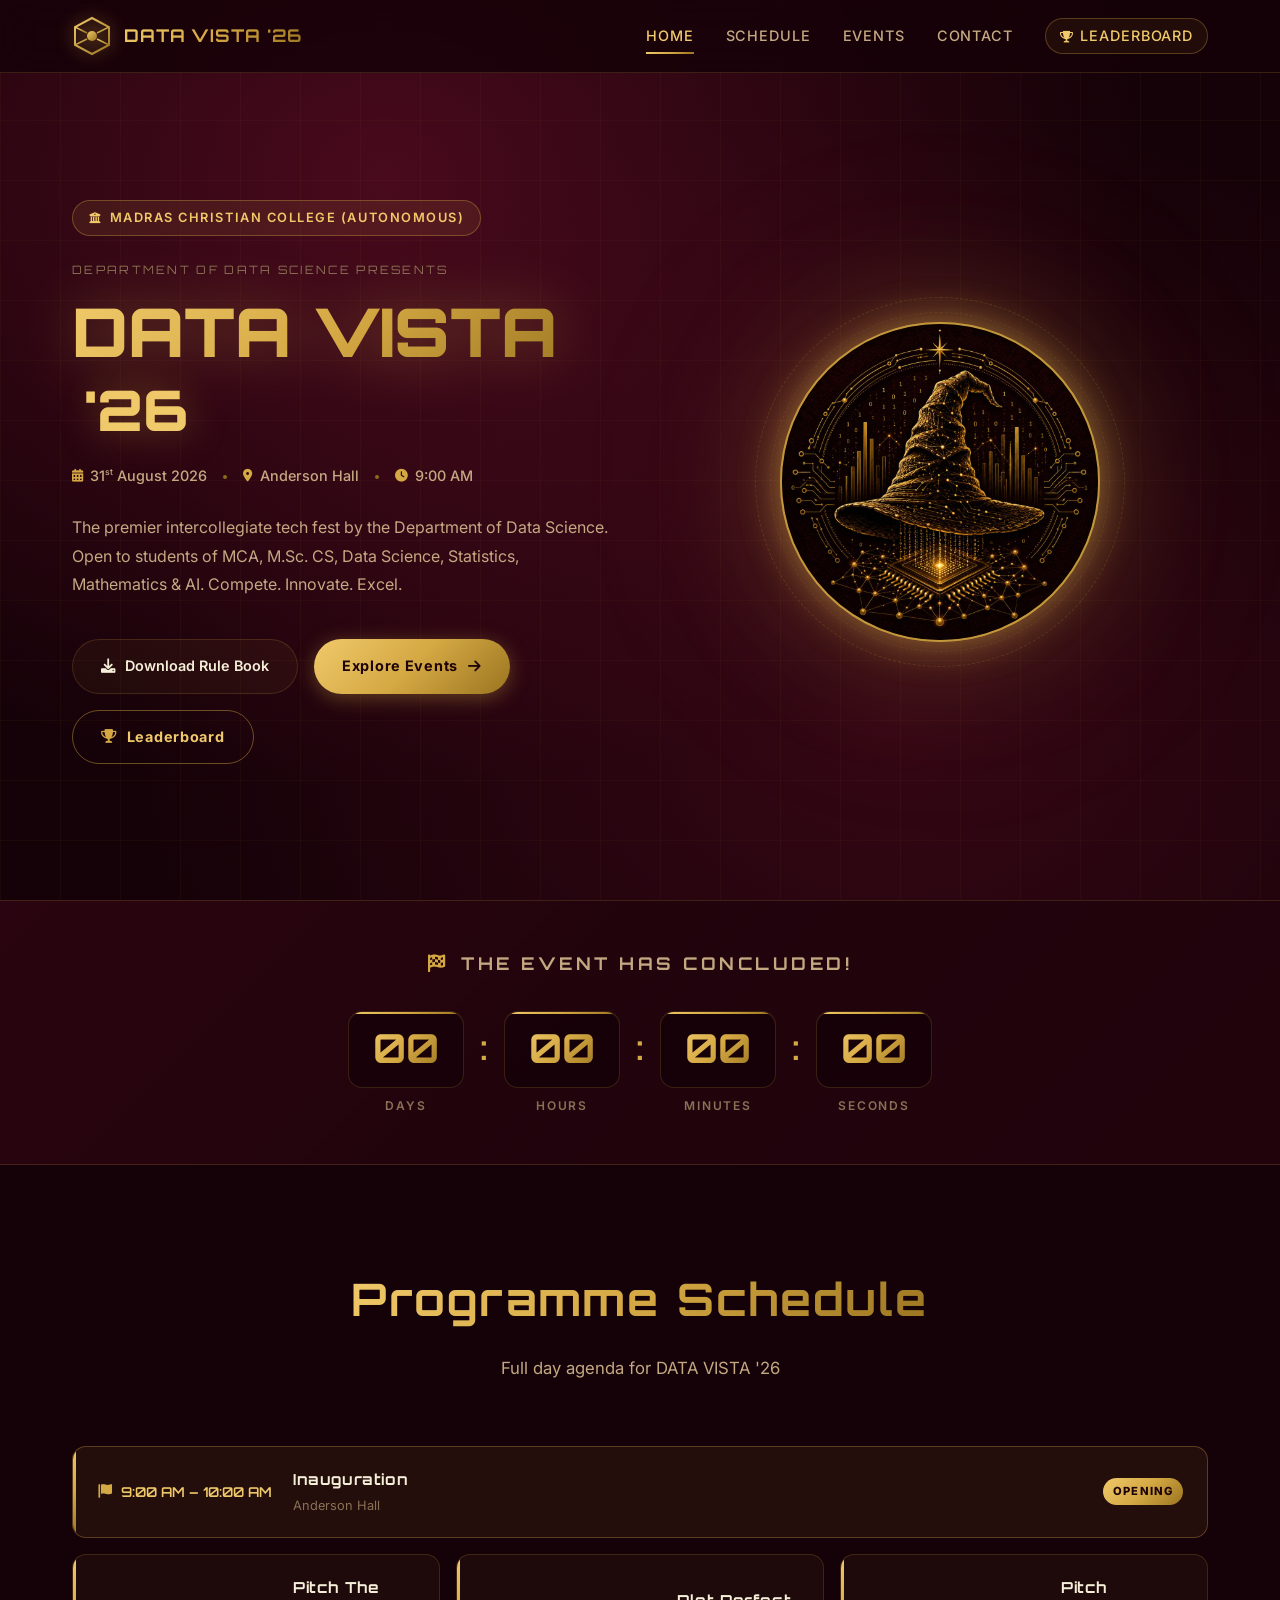
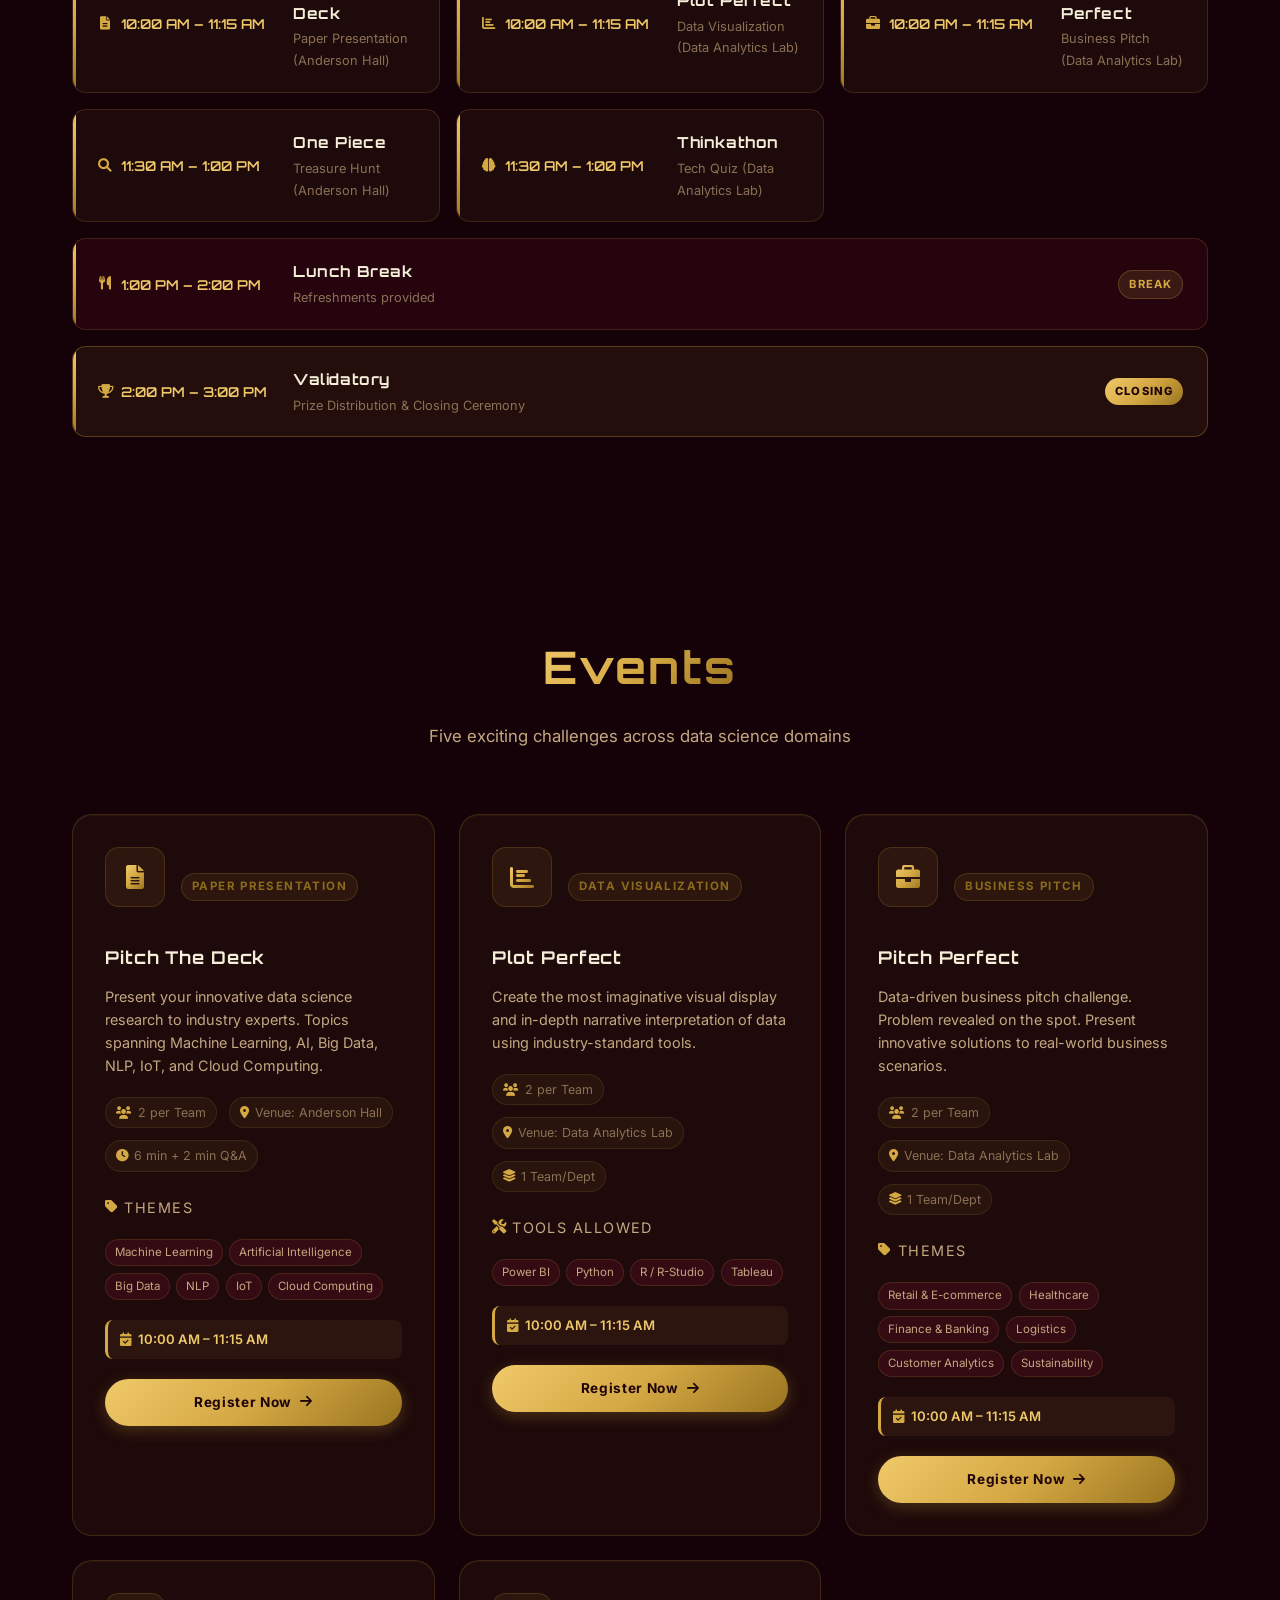
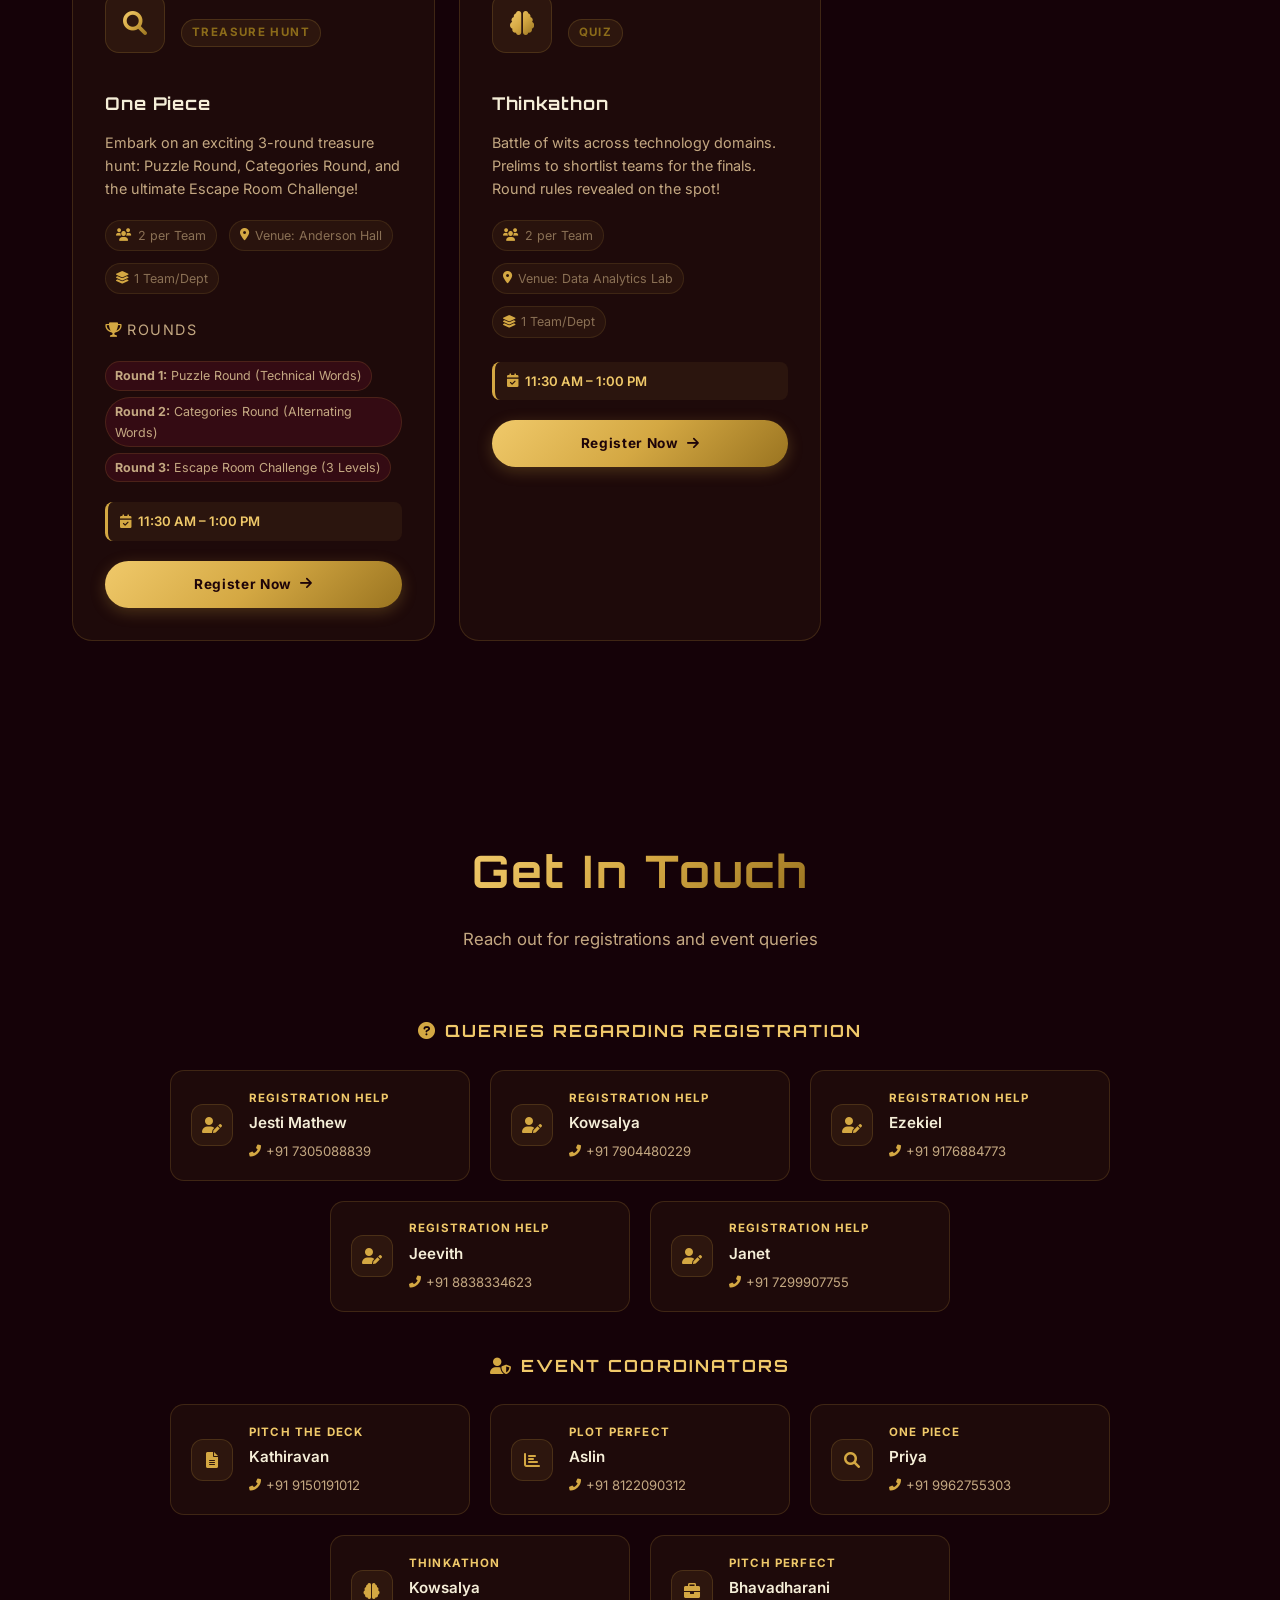
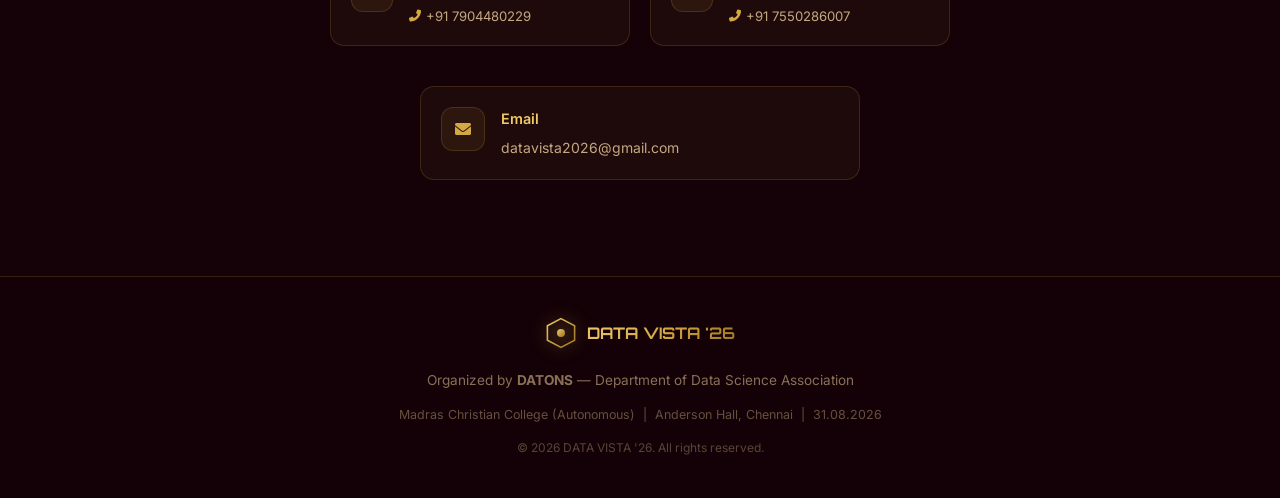
==== commit 01424e85: "Updated Rule Book download link with cache-busting to ensure new PDF is downloaded" ====
--- a/index.html
+++ b/index.html
@@ -117,7 +117,7 @@
                     Compete. Innovate. Excel.
                 </p>
                 <div class="hero-actions">
-                    <a href="DATA VISTA 26.pdf" download class="download-button">
+                    <a href="DATA VISTA 26.pdf?v=2" download="DATA VISTA 26 Rule Book.pdf" class="download-button">
                         <i class="fas fa-download"></i>
                         Download Rule Book
                     </a>
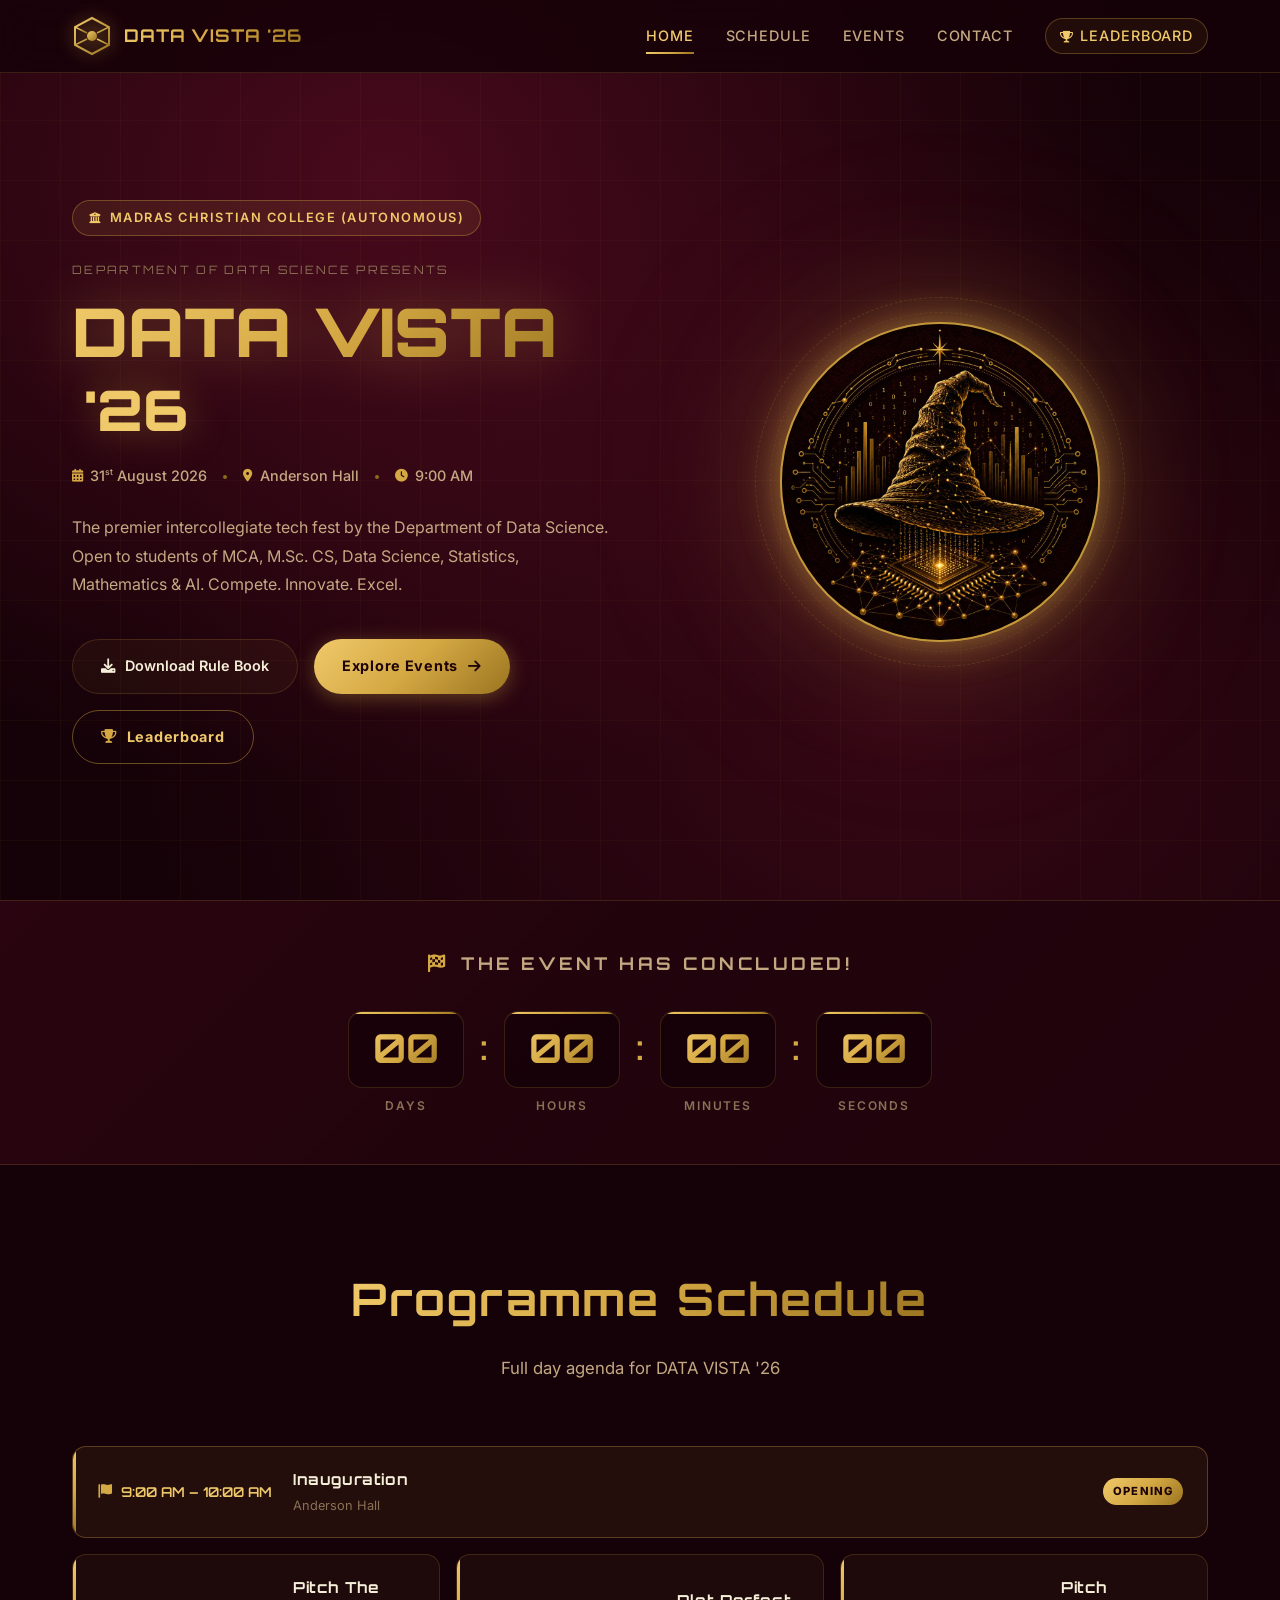
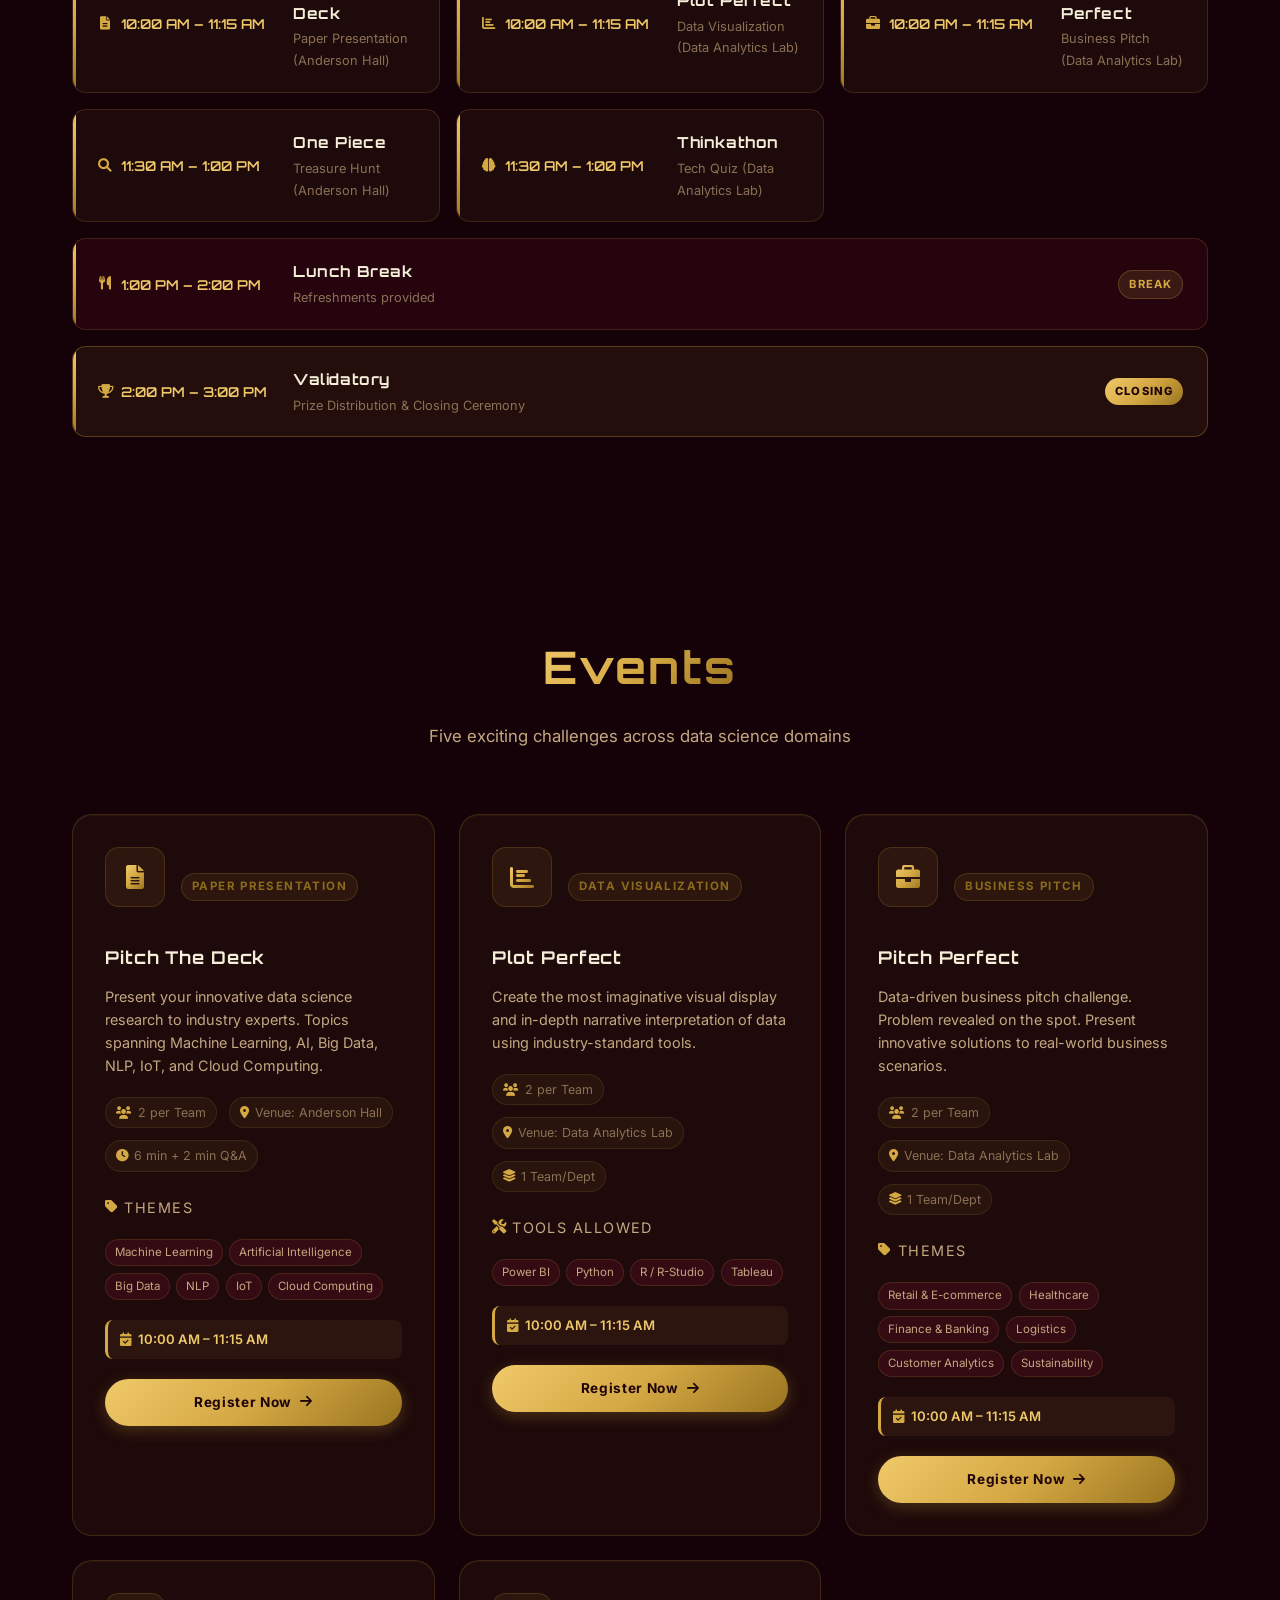
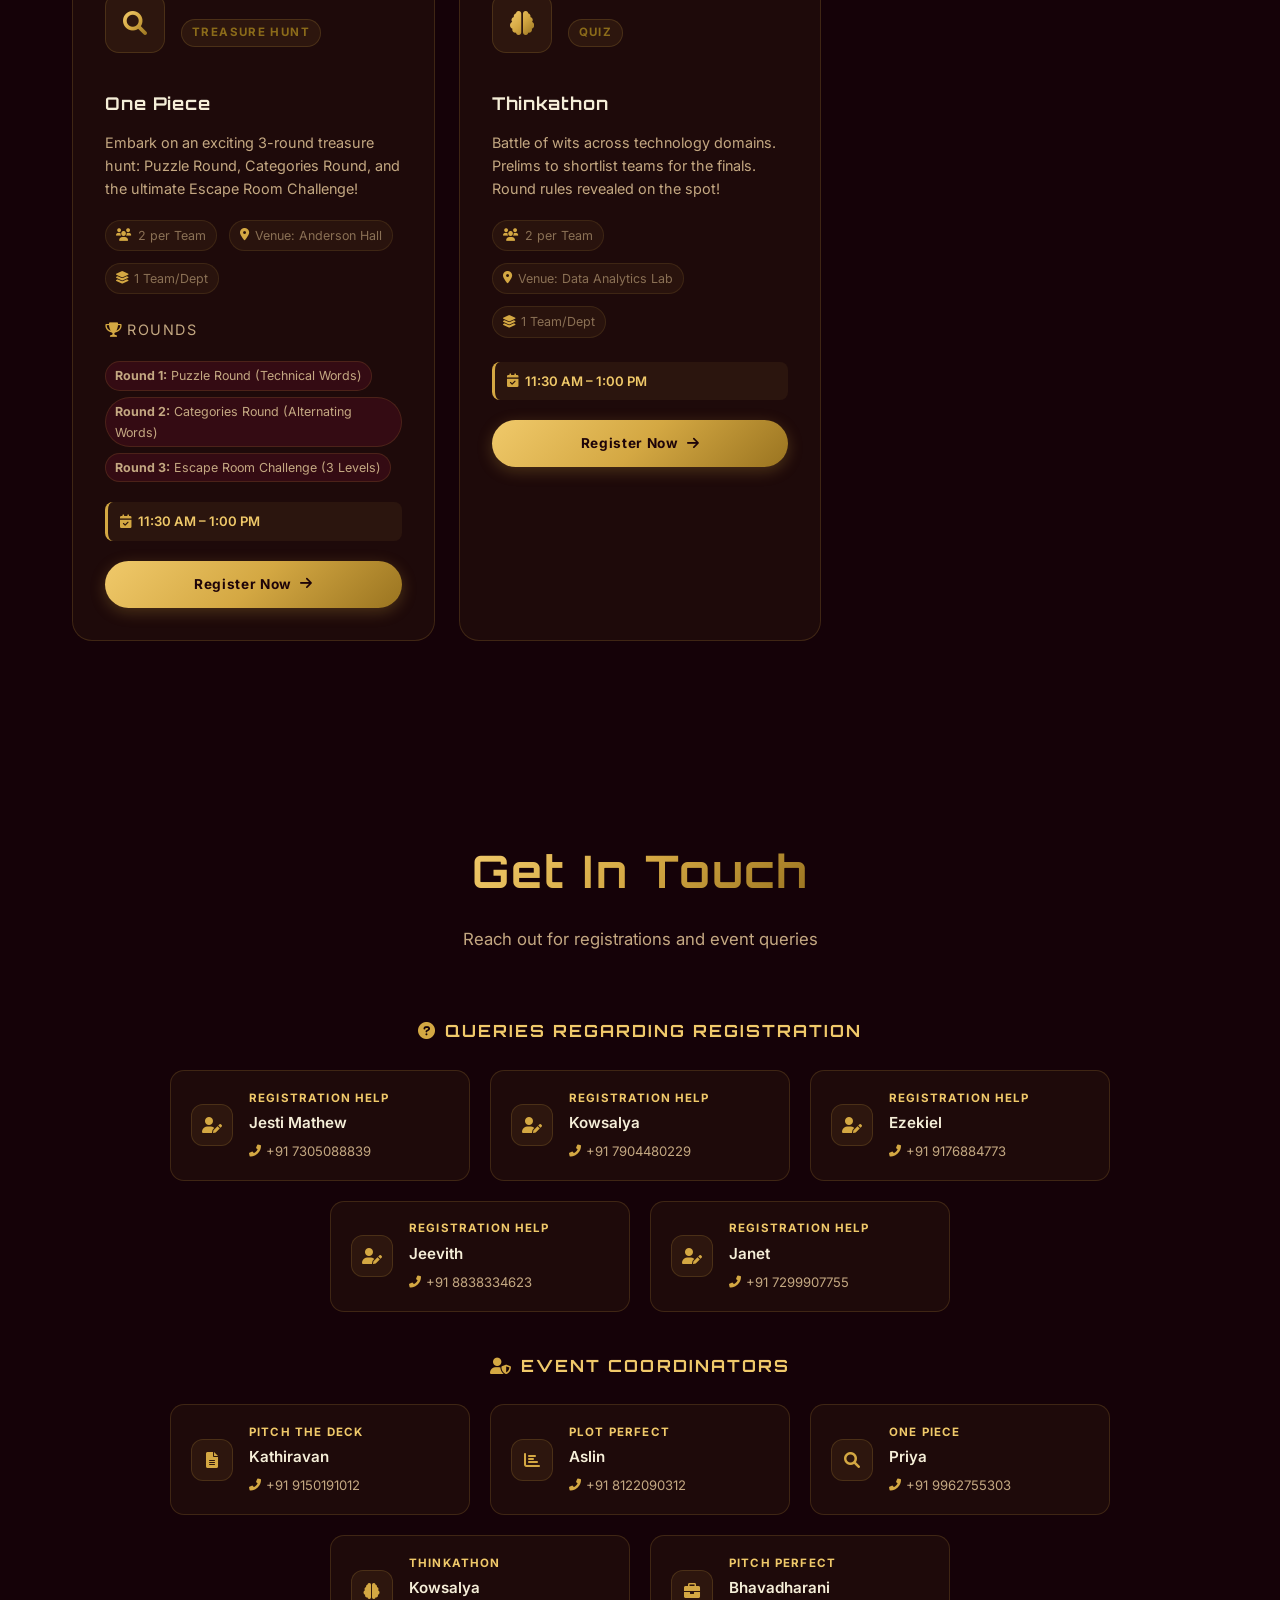
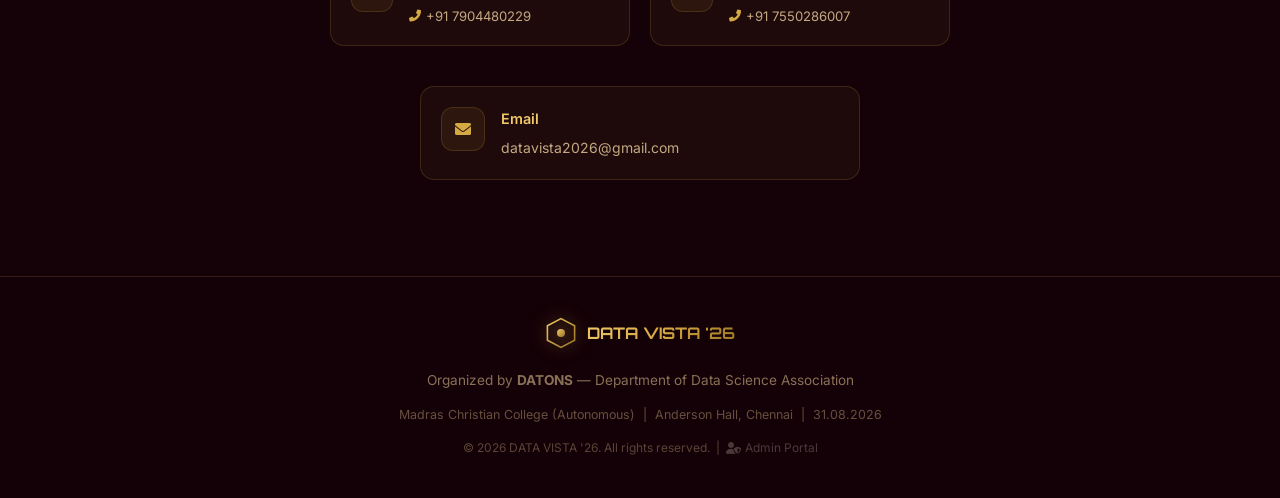
==== commit 08325532: "Added Admin Portal link in footer" ====
--- a/index.html
+++ b/index.html
@@ -63,7 +63,7 @@
                 <a href="#schedule"  class="nav-link">Schedule</a>
                 <a href="#events"    class="nav-link">Events</a>
                 <a href="#contact"   class="nav-link">Contact</a>
-                <a href="/leaderboard" class="nav-link nav-leaderboard">
+                <a href="leaderboard.html" class="nav-link nav-leaderboard">
                     <i class="fas fa-trophy"></i> Leaderboard
                 </a>
             </div>
@@ -76,7 +76,7 @@
             <a href="#schedule"  class="nav-link">Schedule</a>
             <a href="#events"    class="nav-link">Events</a>
             <a href="#contact"   class="nav-link">Contact</a>
-            <a href="/leaderboard" class="nav-link nav-leaderboard">
+            <a href="leaderboard.html" class="nav-link nav-leaderboard">
                 <i class="fas fa-trophy"></i> Leaderboard
             </a>
         </div>
@@ -125,7 +125,7 @@
                         <span>Explore Events</span>
                         <i class="fas fa-arrow-right"></i>
                     </a>
-                    <a href="/leaderboard" class="leaderboard-btn">
+                    <a href="leaderboard.html" class="leaderboard-btn">
                         <i class="fas fa-trophy"></i>
                         <span>Leaderboard</span>
                     </a>
@@ -314,7 +314,7 @@
                             <i class="fas fa-calendar-check"></i>
                             <span>10:00 AM – 11:15 AM</span>
                         </div>
-                        <a href="/register?event=Pitch%20The%20Deck" class="event-button">
+                        <a href="register.html?event=Pitch%20The%20Deck" class="event-button">
                             <span>Register Now</span>
                             <i class="fas fa-arrow-right"></i>
                         </a>
@@ -347,7 +347,7 @@
                             <i class="fas fa-calendar-check"></i>
                             <span>10:00 AM – 11:15 AM</span>
                         </div>
-                        <a href="/register?event=Plot%20Perfect" class="event-button">
+                        <a href="register.html?event=Plot%20Perfect" class="event-button">
                             <span>Register Now</span>
                             <i class="fas fa-arrow-right"></i>
                         </a>
@@ -382,7 +382,7 @@
                             <i class="fas fa-calendar-check"></i>
                             <span>10:00 AM – 11:15 AM</span>
                         </div>
-                        <a href="/register?event=Pitch%20Perfect" class="event-button">
+                        <a href="register.html?event=Pitch%20Perfect" class="event-button">
                             <span>Register Now</span>
                             <i class="fas fa-arrow-right"></i>
                         </a>
@@ -414,7 +414,7 @@
                             <i class="fas fa-calendar-check"></i>
                             <span>11:30 AM – 1:00 PM</span>
                         </div>
-                        <a href="/register?event=One%20Piece" class="event-button">
+                        <a href="register.html?event=One%20Piece" class="event-button">
                             <span>Register Now</span>
                             <i class="fas fa-arrow-right"></i>
                         </a>
@@ -438,7 +438,7 @@
                             <i class="fas fa-calendar-check"></i>
                             <span>11:30 AM – 1:00 PM</span>
                         </div>
-                        <a href="/register?event=Thinkathon" class="event-button">
+                        <a href="register.html?event=Thinkathon" class="event-button">
                             <span>Register Now</span>
                             <i class="fas fa-arrow-right"></i>
                         </a>
@@ -592,7 +592,7 @@
                 </div>
                 <p class="footer-copy">Organized by <strong>DATONS</strong> — Department of Data Science Association</p>
                 <p class="footer-sub">Madras Christian College (Autonomous) &nbsp;|&nbsp; Anderson Hall, Chennai &nbsp;|&nbsp; 31.08.2026</p>
-                <p class="footer-credit">&copy; 2026 DATA VISTA '26. All rights reserved.</p>
+                <p class="footer-credit">&copy; 2026 DATA VISTA '26. All rights reserved. &nbsp;|&nbsp; <a href="admin.html" style="color:rgba(245,236,215,0.4);text-decoration:none;transition:color .2s" onmouseover="this.style.color='#F0C96A'" onmouseout="this.style.color='rgba(245,236,215,0.4)'"><i class="fas fa-user-shield" style="margin-right:4px"></i>Admin Portal</a></p>
             </div>
         </div>
     </footer>
